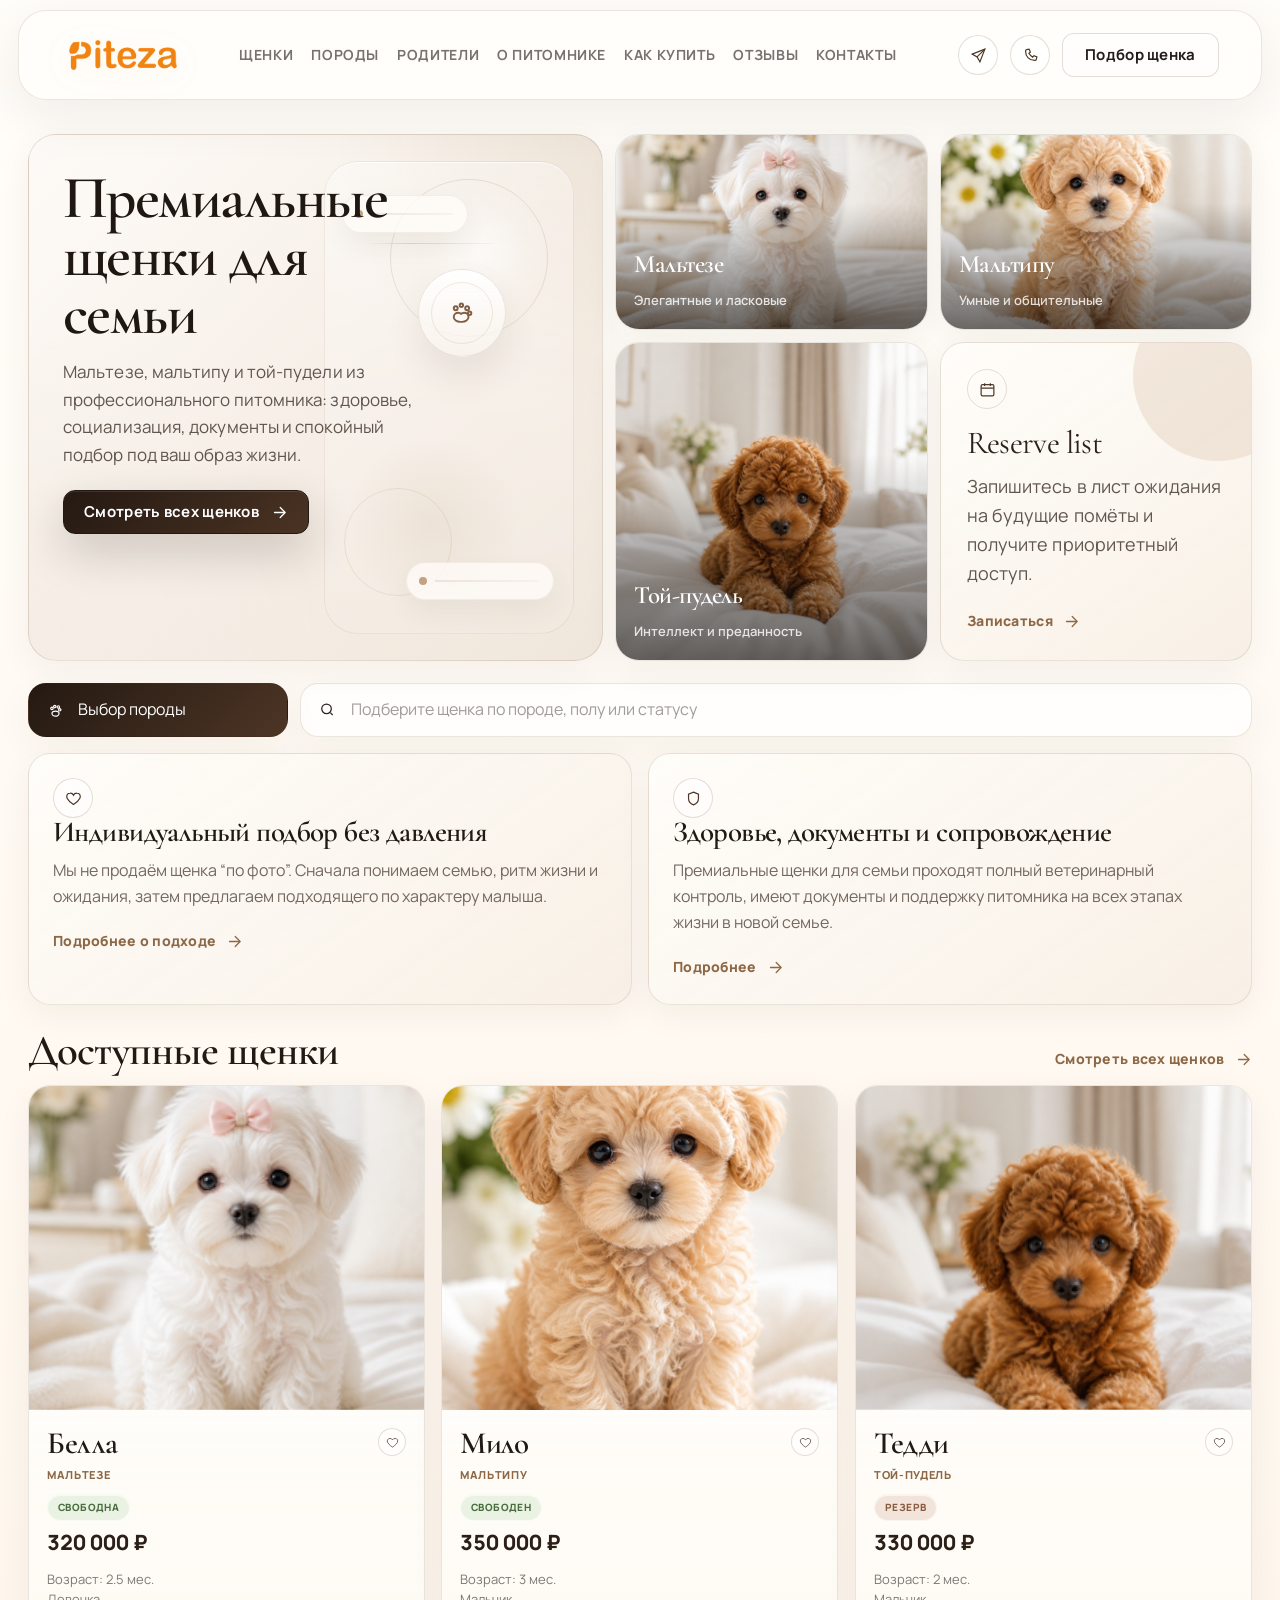
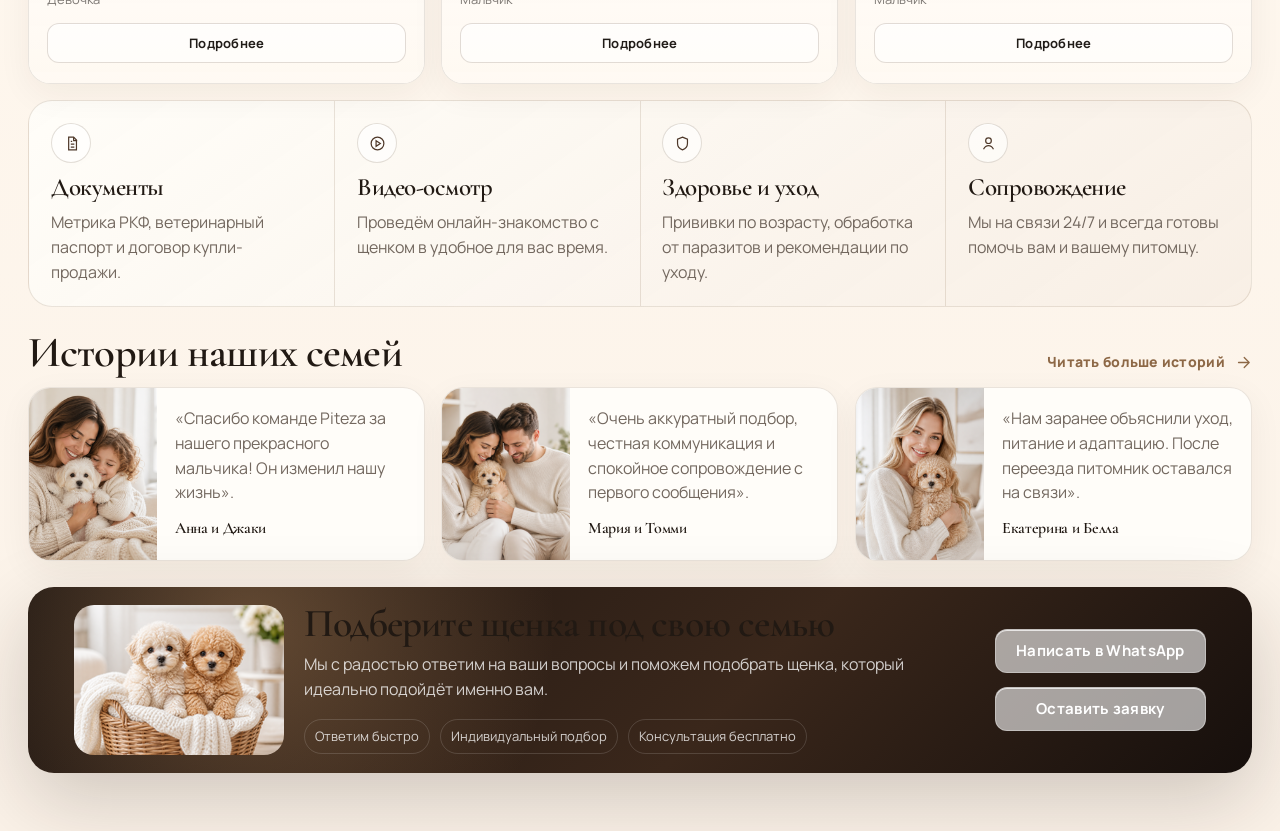
==== index.html @ 6bd6b8ee "Add prices and refine puppy cards" ====
<!DOCTYPE html>

<html lang="ru">
<head>
<meta charset="utf-8"/>
<meta content="width=device-width, initial-scale=1.0" name="viewport"/>
<title>PITEZA — питомник мальтезе, мальтипу и той-пуделей</title>
<meta content="Питомник PITEZA: мальтезе, мальтипу и той-пудели с профессиональным подбором, документами, ветеринарным контролем и сопровождением." name="description"/>
<meta content="#fcfaf7" name="theme-color"/>
<meta content="website" property="og:type"/>
<meta content="PITEZA — питомник мальтезе, мальтипу и той-пуделей" property="og:title"/>
<meta content="Питомник PITEZA: мальтезе, мальтипу и той-пудели с профессиональным подбором, документами, ветеринарным контролем и сопровождением." property="og:description"/>
<meta content="assets/images/hero-main.png" property="og:image"/>
<link href="favicon.svg" rel="icon" type="image/svg+xml"/>
<link rel="preconnect" href="https://fonts.googleapis.com"/>
<link rel="preconnect" href="https://fonts.gstatic.com" crossorigin/>
<link href="https://fonts.googleapis.com/css2?family=Cormorant+Garamond:wght@500;600;700&family=Manrope:wght@400;500;600;700;800&display=swap" rel="stylesheet"/>
<link href="assets/css/styles.css" rel="stylesheet"/>
</head>
<body class="home-page">
<header class="header">
<div class="container header-inner">
<a class="logo brand-logo" href="index.html"><img src="assets/images/brand/piteza-logo-orange.png" alt="Piteza" decoding="async"/></a>
<nav class="nav"><a class="" href="puppies.html">Щенки</a><a class="" href="breed-maltipoo.html">Породы</a><a class="" href="about.html#parents">Родители</a><a class="" href="about.html">О питомнике</a><a class="" href="how-to-buy.html">Как купить</a><a class="" href="stories.html">Отзывы</a><a class="" href="contact.html">Контакты</a></nav>
<div class="header-actions">
<span aria-hidden="true" class="circle-btn"><svg class="icon" fill="none" stroke="currentColor" stroke-width="1.7" viewbox="0 0 24 24"><path d="M21 3 10 14"></path><path d="m21 3-7 18-4-7-7-4 18-7Z"></path></svg></span>
<span aria-hidden="true" class="circle-btn"><svg class="icon" fill="none" stroke="currentColor" stroke-width="1.7" viewbox="0 0 24 24"><path d="M6.5 3.8 10 3l1.8 4.1-2.1 1.8a15.7 15.7 0 0 0 5.4 5.4l1.8-2.1L21 14l-.8 3.5c-.2.9-1 1.5-1.9 1.5C10.2 19 5 13.8 5 5.7c0-.9.6-1.7 1.5-1.9Z"></path></svg></span>
<a class="cta-outline" href="contact.html">Подбор щенка</a>
</div>
</div>
</header>
<main class="page">
<section class="section container hero-grid home-hero">
<article class="hero-panel hero-main hero-main-clean">
<div class="panel-content">
<h1>Премиальные щенки для семьи</h1>
<p>Мальтезе, мальтипу и той‑пудели из профессионального питомника: здоровье, социализация, документы и спокойный подбор под ваш образ жизни.</p>
<a class="cta-dark" href="puppies.html">Смотреть всех щенков <svg class="icon" fill="none" stroke="currentColor" stroke-linecap="round" stroke-linejoin="round" stroke-width="1.8" viewbox="0 0 24 24"><path d="M5 12h14"></path><path d="m13 5 7 7-7 7"></path></svg></a>
</div>
<div aria-hidden="true" class="hero-main-clean-decor">
<span class="hero-clean-frame"></span>
<span class="hero-clean-orbit orbit-a"></span>
<span class="hero-clean-orbit orbit-b"></span>
<span class="hero-clean-line"></span>
<span class="hero-clean-chip chip-a"></span>
<span class="hero-clean-chip chip-b"></span>
<span class="hero-clean-emblem"><svg class="hero-clean-paw" fill="none" stroke="currentColor" stroke-linecap="round" stroke-linejoin="round" stroke-width="1.55" viewBox="0 0 24 24"><circle cx="7" cy="8.2" r="1.55"></circle><circle cx="11.5" cy="5.8" r="1.35"></circle><circle cx="16.1" cy="8.2" r="1.55"></circle><circle cx="18.1" cy="12.2" r="1.35"></circle><path d="M12 19.1c2.7 0 5.2-1.55 5.2-3.9 0-2.1-1.7-3.45-3.55-3.45-.93 0-1.78.37-2.35 1.03-.57-.66-1.42-1.03-2.35-1.03-1.85 0-3.55 1.35-3.55 3.45 0 2.35 2.5 3.9 5.2 3.9Z"></path></svg></span>
</div>
</article>
<article class="hero-panel hero-small top1">
<img alt="Мальтезе" class="cover-img" decoding="async" loading="lazy" src="assets/images/breed-top-white.png"/><div class="hero-copy-small"><h3>Мальтезе</h3><p>Элегантные и ласковые</p></div>
</article>
<article class="hero-panel hero-small top2">
<img alt="Мальтипу" class="cover-img" decoding="async" loading="lazy" src="assets/images/breed-top-cream.png"/><div class="hero-copy-small"><h3>Мальтипу</h3><p>Умные и общительные</p></div>
</article>
<article class="hero-panel hero-small bottom1">
<img alt="Той-пудель" class="cover-img" decoding="async" loading="lazy" src="assets/images/breed-top-brown.png"/><div class="hero-copy-small"><h3>Той-пудель</h3><p>Интеллект и преданность</p></div>
</article>
<article class="reserve-card hero-panel">
<span class="circle-btn" style="background:transparent"><svg class="icon" fill="none" stroke="currentColor" stroke-width="1.7" viewbox="0 0 24 24"><rect height="16" rx="2" width="18" x="3" y="5"></rect><path d="M16 3v4M8 3v4M3 10h18"></path></svg></span>
<h3 style="font-family:Georgia,serif;font-size:42px;font-weight:400;margin:18px 0 12px;">Reserve list</h3>
<p class="lead" style="font-size:18px;margin-bottom:20px;">Запишитесь в лист ожидания на будущие помёты и получите приоритетный доступ.</p>
<a class="subtle-link" href="contact.html">Записаться <svg class="icon" fill="none" stroke="currentColor" stroke-linecap="round" stroke-linejoin="round" stroke-width="1.8" viewbox="0 0 24 24"><path d="M5 12h14"></path><path d="m13 5 7 7-7 7"></path></svg></a>
</article>
</section>
<section class="container">
<div class="filters-bar">
<div class="filter-button"><svg class="icon" fill="none" stroke="currentColor" stroke-width="1.7" viewbox="0 0 24 24"><path d="M12 13c2.5 0 5 1.2 5 3.3S14.4 20 12 20s-5-1.5-5-3.7S9.5 13 12 13Z"></path><circle cx="7" cy="9" r="1.7"></circle><circle cx="11" cy="6.5" r="1.7"></circle><circle cx="16" cy="7" r="1.7"></circle><circle cx="18" cy="11" r="1.7"></circle></svg> Выбор породы</div>
<div class="search-field"><svg class="icon" fill="none" stroke="currentColor" stroke-width="1.8" viewbox="0 0 24 24"><circle cx="11" cy="11" r="7"></circle><path d="m20 20-3.5-3.5"></path></svg><input placeholder="Подберите щенка по породе, полу или статусу"/></div>
</div>
<div class="feature-duo">
<article class="info-card">
<span class="circle-btn"><svg class="icon" fill="none" stroke="currentColor" stroke-width="1.7" viewbox="0 0 24 24"><path d="M12 20.5s-7-4.35-9-8.72C1.43 8.28 3.2 4.5 7.2 4.5A5.1 5.1 0 0 1 12 7.2a5.1 5.1 0 0 1 4.8-2.7c4 0 5.77 3.78 4.2 7.28-2 4.37-9 8.72-9 8.72Z"></path></svg></span>
<h3>Индивидуальный подбор без давления</h3>
<p>Мы не продаём щенка “по фото”. Сначала понимаем семью, ритм жизни и ожидания, затем предлагаем подходящего по характеру малыша.</p>
<a class="subtle-link" href="contact.html">Подробнее о подходе <svg class="icon" fill="none" stroke="currentColor" stroke-linecap="round" stroke-linejoin="round" stroke-width="1.8" viewbox="0 0 24 24"><path d="M5 12h14"></path><path d="m13 5 7 7-7 7"></path></svg></a>
</article>
<article class="info-card alt">
<span class="circle-btn"><svg class="icon" fill="none" stroke="currentColor" stroke-width="1.7" viewbox="0 0 24 24"><path d="M12 3l7 3v6c0 5-3.5 7.8-7 9-3.5-1.2-7-4-7-9V6l7-3Z"></path></svg></span>
<h3>Здоровье, документы и сопровождение</h3>
<p>Премиальные щенки для семьи проходят полный ветеринарный контроль, имеют документы и поддержку питомника на всех этапах жизни в новой семье.</p>
<a class="subtle-link" href="how-to-buy.html">Подробнее <svg class="icon" fill="none" stroke="currentColor" stroke-linecap="round" stroke-linejoin="round" stroke-width="1.8" viewbox="0 0 24 24"><path d="M5 12h14"></path><path d="m13 5 7 7-7 7"></path></svg></a>
</article>
</div>
</section>
<section class="container">
<div class="section-head"><h2>Доступные щенки</h2><a class="subtle-link" href="puppies.html">Смотреть всех щенков <svg class="icon" fill="none" stroke="currentColor" stroke-linecap="round" stroke-linejoin="round" stroke-width="1.8" viewbox="0 0 24 24"><path d="M5 12h14"></path><path d="m13 5 7 7-7 7"></path></svg></a></div>
<div class="puppy-grid-home">
<article class="product-card">
<div class="product-row">
<img alt="Белла" decoding="async" loading="lazy" src="assets/images/puppy-white-a.png"/>
<div class="product-info">
<div class="card-topline">
<div>
<h3 class="card-title">Белла</h3>
<div class="card-breed">Мальтезе</div>
</div>
<span class="circle-btn card-favorite"><svg class="icon" fill="none" stroke="currentColor" stroke-width="1.7" viewbox="0 0 24 24"><path d="M12 20.5s-7-4.35-9-8.72C1.43 8.28 3.2 4.5 7.2 4.5A5.1 5.1 0 0 1 12 7.2a5.1 5.1 0 0 1 4.8-2.7c4 0 5.77 3.78 4.2 7.28-2 4.37-9 8.72-9 8.72Z"></path></svg></span>
</div>
<div style="margin-top:10px"><span class="tag free">Свободна</span></div>
<div class="card-price">320 000 ₽</div>
<div class="meta">Возраст: 2.5 мес.<br/>Девочка</div>
<div class="card-actions"><a class="cta-outline" href="puppy-single.html">Подробнее</a></div>
</div>
</div>
</article>
<article class="product-card">
<div class="product-row">
<img alt="Мило" decoding="async" loading="lazy" src="assets/images/puppy-cream-a.png"/>
<div class="product-info">
<div class="card-topline">
<div>
<h3 class="card-title">Мило</h3>
<div class="card-breed">Мальтипу</div>
</div>
<span class="circle-btn card-favorite"><svg class="icon" fill="none" stroke="currentColor" stroke-width="1.7" viewbox="0 0 24 24"><path d="M12 20.5s-7-4.35-9-8.72C1.43 8.28 3.2 4.5 7.2 4.5A5.1 5.1 0 0 1 12 7.2a5.1 5.1 0 0 1 4.8-2.7c4 0 5.77 3.78 4.2 7.28-2 4.37-9 8.72-9 8.72Z"></path></svg></span>
</div>
<div style="margin-top:10px"><span class="tag free">Свободен</span></div>
<div class="card-price">350 000 ₽</div>
<div class="meta">Возраст: 3 мес.<br/>Мальчик</div>
<div class="card-actions"><a class="cta-outline" href="puppy-single.html">Подробнее</a></div>
</div>
</div>
</article>
<article class="product-card">
<div class="product-row">
<img alt="Тедди" decoding="async" loading="lazy" src="assets/images/puppy-brown-a.png"/>
<div class="product-info">
<div class="card-topline">
<div>
<h3 class="card-title">Тедди</h3>
<div class="card-breed">Той-пудель</div>
</div>
<span class="circle-btn card-favorite"><svg class="icon" fill="none" stroke="currentColor" stroke-width="1.7" viewbox="0 0 24 24"><path d="M12 20.5s-7-4.35-9-8.72C1.43 8.28 3.2 4.5 7.2 4.5A5.1 5.1 0 0 1 12 7.2a5.1 5.1 0 0 1 4.8-2.7c4 0 5.77 3.78 4.2 7.28-2 4.37-9 8.72-9 8.72Z"></path></svg></span>
</div>
<div style="margin-top:10px"><span class="tag reserve">Резерв</span></div>
<div class="card-price">330 000 ₽</div>
<div class="meta">Возраст: 2 мес.<br/>Мальчик</div>
<div class="card-actions"><a class="cta-outline" href="puppy-single.html">Подробнее</a></div>
</div>
</div>
</article>
</div>
<div class="benefit-strip">
<div class="benefit-item"><span class="circle-btn"><svg class="icon" fill="none" stroke="currentColor" stroke-width="1.7" viewbox="0 0 24 24"><path d="M8 3h7l4 4v14H8z"></path><path d="M15 3v5h5"></path><path d="M11 13h5M11 17h5M11 9h2"></path></svg></span><h4>Документы</h4><p>Метрика РКФ, ветеринарный паспорт и договор купли-продажи.</p></div>
<div class="benefit-item"><span class="circle-btn"><svg class="icon" fill="none" stroke="currentColor" stroke-width="1.7" viewbox="0 0 24 24"><circle cx="12" cy="12" r="9"></circle><path d="m10 8 6 4-6 4V8Z"></path></svg></span><h4>Видео-осмотр</h4><p>Проведём онлайн-знакомство с щенком в удобное для вас время.</p></div>
<div class="benefit-item"><span class="circle-btn"><svg class="icon" fill="none" stroke="currentColor" stroke-width="1.7" viewbox="0 0 24 24"><path d="M12 3l7 3v6c0 5-3.5 7.8-7 9-3.5-1.2-7-4-7-9V6l7-3Z"></path></svg></span><h4>Здоровье и уход</h4><p>Прививки по возрасту, обработка от паразитов и рекомендации по уходу.</p></div>
<div class="benefit-item"><span class="circle-btn"><svg class="icon" fill="none" stroke="currentColor" stroke-width="1.7" viewbox="0 0 24 24"><circle cx="12" cy="8" r="4"></circle><path d="M5 20c1.7-3.3 4-5 7-5s5.3 1.7 7 5"></path></svg></span><h4>Сопровождение</h4><p>Мы на связи 24/7 и всегда готовы помочь вам и вашему питомцу.</p></div>
</div>
</section>
<section class="container">
<div class="section-head"><h2>Истории наших семей</h2><a class="subtle-link" href="stories.html">Читать больше историй <svg class="icon" fill="none" stroke="currentColor" stroke-linecap="round" stroke-linejoin="round" stroke-width="1.8" viewbox="0 0 24 24"><path d="M5 12h14"></path><path d="m13 5 7 7-7 7"></path></svg></a></div>
<div class="stories-strip">
<article class="story-preview"><img alt="Анна и Джаки" decoding="async" loading="lazy" src="assets/images/family-child-white.png"/><div class="copy"><p>«Спасибо команде Piteza за нашего прекрасного мальчика! Он изменил нашу жизнь».</p><strong>Анна и Джаки</strong></div></article>
<article class="story-preview"><img alt="Мария и Томми" decoding="async" loading="lazy" src="assets/images/family-couple.png"/><div class="copy"><p>«Очень аккуратный подбор, честная коммуникация и спокойное сопровождение с первого сообщения».</p><strong>Мария и Томми</strong></div></article>
<article class="story-preview"><img alt="Екатерина и Белла" decoding="async" loading="lazy" src="assets/images/family-blonde-cream.png"/><div class="copy"><p>«Нам заранее объяснили уход, питание и адаптацию. После переезда питомник оставался на связи».</p><strong>Екатерина и Белла</strong></div></article>
</div>
</section>
<div class="container">
<section class="section footer-cta">
<div class="container footer-cta-inner">
<img alt="Щенок в корзине" decoding="async" loading="lazy" src="assets/images/reserve-basket.png"/>
<div>
<h3>Подберите щенка под свою семью</h3>
<p>Мы с радостью ответим на ваши вопросы и поможем подобрать щенка, который идеально подойдёт именно вам.</p>
<div class="inline-badges">
<span>Ответим быстро</span>
<span>Индивидуальный подбор</span>
<span>Консультация бесплатно</span>
</div>
</div>
<div class="actions">
<a class="cta-outline" href="contact.html">Написать в WhatsApp</a>
<a class="cta-outline" href="contact.html">Оставить заявку</a>
</div>
</div>
</section>
</div>
<div class="footer-space"></div>
</main>
<script src="assets/js/site.js"></script>
</body>
</html>
---- assets/css/styles.css ----
:root {
  --bg: #ffffff;
  --surface: #ffffff;
  --surface-soft: #f2ede6;
  --surface-muted: #ebe5dc;
  --line: #e3dbd0;
  --line-strong: #d3c7b6;
  --text: #2b2724;
  --muted: #7b746b;
  --accent: #1f1f1f;
  --accent-soft: #2f2e2b;
  --tag-free: #dfead8;
  --tag-free-text: #648157;
  --tag-reserve: #eadfd7;
  --tag-reserve-text: #9a7155;
  --tag-soon: #dbe7f3;
  --tag-soon-text: #6c88a5;
  --radius-lg: 26px;
  --radius-md: 20px;
  --radius-sm: 14px;
  --container: 1440px;
  --shadow-soft: 0 2px 10px rgba(59, 47, 35, 0.03);
}
* { box-sizing: border-box; }
html { scroll-behavior: smooth; }
body {
  margin: 0;
  font-family: Inter, ui-sans-serif, system-ui, -apple-system, BlinkMacSystemFont, "Segoe UI", sans-serif;
  color: var(--text);
  background: #ffffff;
}
a { color: inherit; text-decoration: none; }
img { display: block; max-width: 100%; }
button, input, select, textarea { font: inherit; }
.container { width: min(calc(100% - 56px), var(--container)); margin: 0 auto; }
.page { padding-bottom: 34px; }
.header {
  position: sticky; top: 0; z-index: 10;
  backdrop-filter: blur(14px);
  background: rgba(255, 255, 255, .92);
  border-bottom: 1px solid rgba(227, 219, 208, .75);
}
.header-inner {
  display: grid; grid-template-columns: auto 1fr auto; gap: 28px; align-items: center;
  min-height: 92px;
}
.logo {
  font-family: Georgia, 'Times New Roman', serif; letter-spacing: .18em; font-size: 30px;
}
.logo small {
  display: block; letter-spacing: .12em; font-size: 11px; color: var(--muted); margin-top: 4px; text-transform: lowercase;
}
.nav { display: flex; justify-content: center; flex-wrap: wrap; gap: 30px; }
.nav a { color: #5f5a55; font-size: 16px; }
.nav a.active, .nav a:hover { color: var(--text); }
.header-actions { display: flex; align-items: center; gap: 14px; }
.circle-btn, .icon-chip {
  width: 44px; height: 44px; border-radius: 999px; border: 1px solid var(--line-strong);
  background: var(--surface); display: inline-flex; align-items: center; justify-content: center; color: var(--accent-soft); flex: 0 0 auto;
}
.cta-outline, .cta-dark, .cta-light {
  display: inline-flex; align-items: center; justify-content: center; gap: 12px;
  padding: 0 26px; min-height: 54px; border-radius: 12px; border: 1px solid var(--line-strong); transition: .22s ease;
  white-space: nowrap;
}
.cta-outline { background: transparent; }
.cta-dark { background: var(--accent); border-color: var(--accent); color: #fff; }
.cta-light { background: var(--surface); }
.cta-outline:hover, .cta-light:hover { background: #f5efe7; }
.cta-dark:hover { background: #34312d; }
.icon { width: 19px; height: 19px; display: inline-block; }
.section { margin-top: 26px; }
.hero-panel, .card, .soft-panel, .story-card, .faq-item, .contact-card, .video-card, .footer-cta, .stat-card, .step-card, .detail-box {
  background: var(--surface); border: 1px solid var(--line); border-radius: var(--radius-lg); box-shadow: var(--shadow-soft);
}
.hero-panel { overflow: hidden; }
.hero-grid { display: grid; gap: 14px; }
.home-hero { grid-template-columns: 2.25fr 1.1fr 1.1fr; grid-template-areas: 'main top1 top2' 'main bottom1 reserve'; }
.hero-main { grid-area: main; position: relative; min-height: 470px; }
.hero-small { min-height: 228px; position: relative; }
.reserve-card { grid-area: reserve; min-height: 228px; padding: 36px; background: #eeede6; }
.top1 { grid-area: top1; }
.top2 { grid-area: top2; }
.bottom1 { grid-area: bottom1; }
.cover-img { position: absolute; inset: 0; width: 100%; height: 100%; object-fit: cover; }
.panel-content { position: relative; z-index: 1; padding: 46px 40px; max-width: 470px; }
.home-hero .panel-content h1, .page-hero h1, .breed-hero h1, .stories-hero-copy h1, .consult-hero-copy h1 {
  font-family: Georgia, 'Times New Roman', serif; font-size: clamp(48px, 5vw, 76px); line-height: .96; font-weight: 400; letter-spacing: -.02em; margin: 0 0 22px;
}
.panel-content p, .lead { color: var(--muted); font-size: 18px; line-height: 1.58; margin: 0 0 28px; }
.hero-label { position: absolute; left: 30px; bottom: 24px; z-index: 2; display: flex; gap: 14px; align-items: center; padding-right: 20px; }
.hero-label .circle-btn { background: rgba(255,255,255,.86); }
.hero-copy-small { position: absolute; inset: auto 24px 22px 24px; z-index: 1; color: #fff; text-shadow: 0 1px 8px rgba(0,0,0,.2); }
.hero-copy-small h3 { margin: 0 0 6px; font-family: Georgia, serif; font-size: 22px; font-weight: 400; }
.hero-copy-small p { margin: 0; font-size: 14px; color: rgba(255,255,255,.92); }
.section-head { display: flex; align-items: center; justify-content: space-between; gap: 20px; margin: 28px 0 18px; }
.section-head h2, .section-head h3, .section-title {
  font-family: Georgia, 'Times New Roman', serif; font-weight: 400; font-size: clamp(32px, 3vw, 52px); margin: 0;
}
.section-head .subtle-link, .subtle-link { color: #7b6d61; display: inline-flex; align-items: center; gap: 10px; }
.filters-bar { display: grid; grid-template-columns: 290px 1fr; gap: 14px; margin: 22px 0; }
.filter-button, .search-field, .mini-filter {
  background: var(--surface); border: 1px solid var(--line); border-radius: 14px; min-height: 68px; padding: 0 24px; display: flex; align-items: center; gap: 14px;
}
.filter-button { background: var(--accent); color: #fff; border-color: var(--accent); }
.search-field input { border: 0; outline: none; width: 100%; background: transparent; color: var(--text); }
.feature-duo { display: grid; grid-template-columns: 1fr 1fr; gap: 16px; }
.info-card { padding: 28px 30px; background: #f4efea; border: 1px solid var(--line); border-radius: 22px; min-height: 170px; }
.info-card.alt { background: #edf0e8; }
.info-card h3 { margin: 0 0 12px; font-family: Georgia, serif; font-weight: 400; font-size: 28px; }
.info-card p { margin: 0 0 18px; color: var(--muted); line-height: 1.58; }
.puppy-grid-home { display: grid; grid-template-columns: repeat(3, 1fr); gap: 18px; }
.product-card, .catalog-card { background: var(--surface); border: 1px solid var(--line); border-radius: 18px; overflow: hidden; box-shadow: var(--shadow-soft); }
.product-row { display: grid; grid-template-columns: 1.35fr .85fr; min-height: 246px; }
.product-row img { width: 100%; height: 100%; object-fit: cover; }
.product-info { padding: 22px 22px 18px; display: flex; flex-direction: column; }
.card-topline { display: flex; justify-content: space-between; gap: 10px; align-items: start; }
.card-title { font-family: Georgia, serif; font-size: 32px; margin: 0; font-weight: 400; }
.card-breed { color: #80786d; margin-top: 6px; }
.tag { display: inline-flex; align-items: center; justify-content: center; min-height: 30px; padding: 0 12px; border-radius: 999px; font-size: 13px; }
.tag.free { background: var(--tag-free); color: var(--tag-free-text); }
.tag.reserve { background: var(--tag-reserve); color: var(--tag-reserve-text); }
.tag.soon { background: var(--tag-soon); color: var(--tag-soon-text); }
.meta { color: #8c857c; line-height: 1.55; margin-top: 16px; }
.meta strong { color: var(--text); font-weight: 500; }
.card-actions { margin-top: auto; padding-top: 18px; display: flex; gap: 12px; }
.card-actions .cta-outline, .card-actions .cta-light, .card-actions .cta-dark { min-height: 46px; padding: 0 18px; font-size: 14px; }
.benefit-strip { margin-top: 18px; display: grid; grid-template-columns: repeat(4, 1fr); gap: 0; background: #f4efea; border: 1px solid var(--line); border-radius: 24px; }
.benefit-item { padding: 28px; border-right: 1px solid var(--line); }
.benefit-item:last-child { border-right: 0; }
.benefit-item h4 { margin: 12px 0 10px; font-family: Georgia, serif; font-weight: 400; font-size: 25px; }
.benefit-item p { margin: 0; color: var(--muted); line-height: 1.55; }
.stories-strip { display: grid; grid-template-columns: repeat(3, 1fr); gap: 16px; }
.story-preview { display: grid; grid-template-columns: 150px 1fr; min-height: 180px; overflow: hidden; background: var(--surface); border: 1px solid var(--line); border-radius: 20px; }
.story-preview img { width: 100%; height: 100%; object-fit: cover; }
.story-preview .copy { padding: 22px; }
.story-preview .copy p { color: var(--muted); line-height: 1.55; margin: 0 0 10px; }
.footer-cta { overflow: hidden; background: linear-gradient(90deg, #1f1f1f 0%, #2d2a27 55%, #181716 100%); color: #fff; }
.footer-cta-inner { display: grid; grid-template-columns: 260px 1fr auto; gap: 28px; align-items: center; padding: 20px; }
.footer-cta img { width: 100%; height: 170px; object-fit: cover; border-radius: 18px; }
.footer-cta h3 { font-family: Georgia, serif; font-weight: 400; margin: 0 0 10px; font-size: 44px; }
.footer-cta p { margin: 0 0 16px; color: rgba(255,255,255,.78); max-width: 620px; line-height: 1.6; }
.inline-badges { display: flex; flex-wrap: wrap; gap: 24px; color: rgba(255,255,255,.78); }
.footer-cta .actions { display: flex; flex-direction: column; gap: 14px; }
.footer-cta .cta-outline { color: #fff; border-color: rgba(255,255,255,.3); }
.footer-cta .cta-outline:hover { background: rgba(255,255,255,.06); }
.page-hero { display: grid; grid-template-columns: 1.1fr 1fr; overflow: hidden; min-height: 380px; }
.page-hero .copy, .consult-hero-copy, .stories-hero-copy { padding: 54px 38px; }
.page-hero img, .stories-hero img, .consult-hero img { width: 100%; height: 100%; object-fit: cover; }
.breadcrumbs { display: flex; gap: 12px; color: #988f85; font-size: 14px; margin-bottom: 18px; }
.tabs-pills { display: flex; gap: 12px; flex-wrap: wrap; margin-top: 14px; }
.pill { min-height: 46px; padding: 0 22px; border-radius: 999px; border: 1px solid var(--line); background: var(--surface); display: inline-flex; align-items: center; }
.pill.active { background: var(--accent); color: #fff; border-color: var(--accent); }
.catalog-filters { margin-top: 16px; padding: 16px; display: grid; grid-template-columns: repeat(7, 1fr); gap: 14px; }
.mini-filter { min-height: 74px; flex-direction: column; align-items: start; justify-content: center; padding: 12px 18px; }
.mini-filter span { color: #8b8379; font-size: 14px; }
.mini-filter strong { font-size: 16px; font-weight: 500; }
.reserve-band { display: grid; grid-template-columns: 1fr auto; gap: 22px; align-items: center; padding: 24px 28px; background: #eeeee6; border: 1px solid var(--line); border-radius: 22px; }
.catalog-layout { display: grid; grid-template-columns: 290px 1fr; gap: 18px; margin-top: 18px; }
.catalog-side { padding: 30px; background: #f4efea; border: 1px solid var(--line); border-radius: 20px; }
.catalog-side h3 { font-family: Georgia, serif; font-weight: 400; font-size: 38px; margin: 14px 0; }
.catalog-side ul { padding-left: 18px; color: var(--muted); line-height: 1.75; }
.catalog-grid { display: grid; grid-template-columns: repeat(3, 1fr); gap: 16px; }
.catalog-card img { width: 100%; aspect-ratio: 1.15 / 1; object-fit: cover; }
.catalog-card .body { padding: 18px; }
.catalog-card h4 { margin: 0; font-family: Georgia, serif; font-weight: 400; font-size: 32px; }
.catalog-card .breed { color: #8a8178; margin-top: 6px; }
.catalog-card .info-line { display: flex; gap: 10px; flex-wrap: wrap; color: #8c857c; margin-top: 12px; }
.catalog-card .mini-icons { display: flex; gap: 16px; color: #9b948b; margin: 12px 0 16px; font-size: 14px; }
.split-banner { display: grid; grid-template-columns: 1fr 1.25fr; overflow: hidden; background: #f4efea; border: 1px solid var(--line); border-radius: 22px; }
.split-banner .copy { padding: 34px; }
.split-banner h3 { margin: 0 0 12px; font-family: Georgia, serif; font-weight: 400; font-size: 44px; }
.split-banner p { margin: 0 0 18px; color: var(--muted); line-height: 1.6; }
.split-banner img { width: 100%; height: 100%; object-fit: cover; }
.feature-row-5, .info-grid-4 { display: grid; gap: 16px; }
.feature-row-5 { grid-template-columns: repeat(5, 1fr); }
.info-grid-4 { grid-template-columns: repeat(4, 1fr); }
.mini-stat, .soft-card { padding: 24px; background: #f8f4ef; border: 1px solid var(--line); border-radius: 20px; }
.mini-stat h4, .soft-card h4 { margin: 12px 0 10px; font-family: Georgia, serif; font-size: 28px; font-weight: 400; }
.mini-stat p, .soft-card p { margin: 0; color: var(--muted); line-height: 1.6; }
.duo-banner { display: grid; grid-template-columns: 1fr 1.25fr; gap: 0; background: #f6f2ed; border: 1px solid var(--line); border-radius: 22px; overflow: hidden; }
.duo-banner .copy { padding: 34px; }
.duo-banner ul { padding-left: 18px; color: var(--muted); line-height: 1.8; }
.parent-row { display: grid; grid-template-columns: repeat(3, 1fr); gap: 16px; }
.parent-card { display: grid; grid-template-columns: 180px 1fr; overflow: hidden; background: #f8f4ef; border: 1px solid var(--line); border-radius: 20px; }
.parent-card img { width: 100%; height: 100%; object-fit: cover; }
.parent-card .copy { padding: 18px; }
.kpi-grid { display: grid; grid-template-columns: repeat(4, 1fr); gap: 16px; }
.kpi-card { padding: 22px; text-align: center; background: #f8f4ef; border: 1px solid var(--line); border-radius: 18px; }
.kpi-card strong { display: block; font-family: Georgia, serif; font-size: 44px; font-weight: 400; margin-bottom: 10px; }
.steps-grid { display: grid; grid-template-columns: repeat(5, 1fr); gap: 16px; }
.step-card { background: transparent; border: none; box-shadow: none; text-align: center; padding: 12px; }
.step-icon { width: 92px; height: 92px; border-radius: 999px; border: 1px solid var(--line-strong); display: flex; align-items: center; justify-content: center; margin: 0 auto 18px; background: #fff; position: relative; }
.step-number { position: absolute; bottom: -10px; left: 50%; transform: translateX(-50%); background: #d6b694; color: #fff; min-width: 28px; height: 28px; border-radius: 999px; display: flex; align-items: center; justify-content: center; font-size: 14px; }
.step-card h4 { font-family: Georgia, serif; font-size: 30px; font-weight: 400; margin: 18px 0 10px; }
.step-card p { margin: 0; color: var(--muted); line-height: 1.6; }
.faq-grid { display: grid; grid-template-columns: 1.2fr .8fr; gap: 18px; }
.faq-stack { display: flex; flex-direction: column; gap: 12px; }
.faq-item { overflow: hidden; }
.faq-question { width: 100%; background: transparent; border: 0; padding: 20px 24px; display: flex; justify-content: space-between; align-items: center; cursor: pointer; }
.faq-answer { padding: 0 24px 20px; color: var(--muted); line-height: 1.65; display: none; }
.faq-item.open .faq-answer { display: block; }
.puppy-detail-top { display: grid; grid-template-columns: 1.15fr .95fr; gap: 28px; align-items: start; }
.gallery-panel { background: var(--surface); border: 1px solid var(--line); border-radius: 22px; padding: 18px; }
.main-gallery { position: relative; border-radius: 18px; overflow: hidden; }
.main-gallery img { width: 100%; aspect-ratio: 1.18 / 1; object-fit: cover; }
.gallery-count { position: absolute; left: 18px; bottom: 18px; padding: 10px 14px; background: rgba(17,17,17,.7); color: #fff; border-radius: 10px; }
.gallery-nav { position: absolute; top: 50%; width: calc(100% - 26px); left: 13px; display: flex; justify-content: space-between; transform: translateY(-50%); }
.gallery-thumb-row { display: grid; grid-template-columns: repeat(5, 1fr); gap: 12px; margin-top: 14px; }
.gallery-thumb-row img { width: 100%; aspect-ratio: 1 / 1; object-fit: cover; border-radius: 12px; border: 2px solid transparent; cursor: pointer; }
.gallery-thumb-row img.active { border-color: #b79c80; }
.puppy-meta h1 { font-family: Georgia, serif; font-weight: 400; font-size: 76px; margin: 16px 0 10px; }
.key-table { margin: 24px 0; border-top: 1px solid var(--line); border-bottom: 1px solid var(--line); }
.key-row { display: grid; grid-template-columns: 1fr auto; gap: 20px; padding: 15px 0; border-bottom: 1px solid var(--line); }
.key-row:last-child { border-bottom: 0; }
.puppy-actions { display: flex; gap: 14px; flex-wrap: wrap; margin-top: 20px; }
.tab-bar { margin-top: 22px; display: grid; grid-template-columns: repeat(4, 1fr); gap: 0; background: #f4efea; border: 1px solid var(--line); border-radius: 18px; overflow: hidden; }
.tab-bar a { padding: 22px; text-align: center; border-right: 1px solid var(--line); }
.tab-bar a:last-child { border-right: 0; }
.detail-grid { display: grid; grid-template-columns: 1.1fr .9fr; gap: 18px; margin-top: 24px; }
.detail-box { padding: 26px; }
.detail-box h3 { font-family: Georgia, serif; font-size: 38px; font-weight: 400; margin: 0 0 16px; }
.parents-two { display: grid; grid-template-columns: 1fr 1fr; gap: 16px; }
.person-card { overflow: hidden; border: 1px solid var(--line); border-radius: 18px; background: #f8f4ef; }
.person-card img { width: 100%; height: 240px; object-fit: cover; }
.person-card .copy { padding: 18px; }
.story-hero { display: grid; grid-template-columns: .95fr 1.35fr; gap: 18px; align-items: stretch; }
.story-hero-panel, .story-feature { border: 1px solid var(--line); border-radius: 24px; overflow: hidden; background: var(--surface); }
.story-feature { display: grid; grid-template-columns: 1.1fr .9fr; }
.story-feature .copy { padding: 34px; }
.story-feature h3 { font-family: Georgia, serif; font-size: 46px; font-weight: 400; margin: 0 0 14px; }
.story-mosaic { display: grid; grid-template-columns: repeat(3, 1fr); gap: 16px; margin-top: 18px; }
.mosaic-card { background: var(--surface); border: 1px solid var(--line); border-radius: 20px; overflow: hidden; }
.mosaic-card img { width: 100%; aspect-ratio: 1 / .9; object-fit: cover; }
.mosaic-card .copy { padding: 18px; }
.video-row { display: grid; grid-template-columns: repeat(4, 1fr); gap: 16px; }
.video-card { position: relative; overflow: hidden; }
.video-card img { width: 100%; aspect-ratio: 1.35 / .52; object-fit: cover; }
.video-card .play { position: absolute; inset: 0; display: flex; align-items: center; justify-content: center; }
.consult-hero { display: grid; grid-template-columns: 1fr 1.1fr; gap: 0; overflow: hidden; }
.consult-layout { display: grid; grid-template-columns: 1.2fr .8fr; gap: 18px; margin-top: 18px; }
.form-panel, .contact-stack, .map-panel, .faq-inline { background: var(--surface); border: 1px solid var(--line); border-radius: 24px; }
.form-panel { padding: 30px; }
.form-panel h3, .contact-stack h3, .map-panel h3 { font-family: Georgia, serif; font-size: 42px; font-weight: 400; margin: 0 0 16px; }
.form-grid { display: grid; grid-template-columns: 1fr 1fr; gap: 16px; }
.field { display: flex; flex-direction: column; gap: 10px; }
.field label { color: #776e64; }
.field input, .field select, .field textarea { min-height: 56px; border: 1px solid var(--line); border-radius: 12px; padding: 0 16px; outline: none; background: #fff; }
.field textarea { min-height: 118px; padding-top: 14px; resize: vertical; }
.contact-stack { padding: 18px; display: flex; flex-direction: column; gap: 14px; }
.contact-card { padding: 22px; display: grid; grid-template-columns: 52px 1fr auto; gap: 16px; align-items: center; box-shadow: none; }
.timeline-mini { margin-top: 18px; padding: 24px; background: #f8f4ef; border: 1px solid var(--line); border-radius: 22px; }
.timeline-track { display: grid; grid-template-columns: repeat(4, 1fr); gap: 14px; align-items: start; }
.timeline-point { display: flex; gap: 14px; align-items: start; }
.map-grid { display: grid; grid-template-columns: .8fr 1.2fr; gap: 0; overflow: hidden; }
.map-side { padding: 28px; background: #f8f4ef; }
.map-fake { min-height: 340px; background: radial-gradient(circle at 58% 50%, rgba(0,0,0,.08) 0 80px, transparent 80px), linear-gradient(135deg, #f2ebe1, #efe7de 44%, #f7f2ec);
  position: relative; }
.map-fake::after { content: 'P'; position: absolute; left: 58%; top: 49%; transform: translate(-50%, -50%); width: 52px; height: 52px; border-radius: 999px; background: #1f1f1f; color: #fff; display: flex; align-items: center; justify-content: center; font-family: Georgia, serif; font-size: 28px; }
.footer-space { height: 20px; }
@media (max-width: 1250px) {
  .home-hero, .catalog-layout, .feature-row-5, .info-grid-4, .steps-grid, .video-row, .timeline-track, .consult-layout, .faq-grid, .benefit-strip, .kpi-grid, .parent-row, .puppy-grid-home, .catalog-grid, .stories-strip, .story-mosaic { grid-template-columns: repeat(2, 1fr); }
  .page-hero, .split-banner, .duo-banner, .story-hero, .story-feature, .consult-hero, .page-hero, .puppy-detail-top, .detail-grid, .map-grid, .footer-cta-inner { grid-template-columns: 1fr; }
  .catalog-filters { grid-template-columns: repeat(3, 1fr); }
  .footer-cta .actions { flex-direction: row; flex-wrap: wrap; }
}
@media (max-width: 920px) {
  .container { width: min(calc(100% - 24px), var(--container)); }
  .header-inner { grid-template-columns: 1fr; padding: 16px 0 20px; }
  .nav { justify-content: start; gap: 18px; overflow-x: auto; padding-bottom: 4px; }
  .header-actions { justify-content: space-between; }
  .home-hero, .feature-duo, .puppy-grid-home, .benefit-strip, .catalog-filters, .catalog-layout, .catalog-grid, .feature-row-5, .info-grid-4, .parent-row, .kpi-grid, .steps-grid, .faq-grid, .stories-strip, .story-mosaic, .video-row, .consult-layout, .form-grid, .timeline-track, .footer-cta-inner, .gallery-thumb-row, .detail-grid, .parents-two, .tab-bar { grid-template-columns: 1fr; }
  .home-hero { grid-template-areas: 'main' 'top1' 'top2' 'bottom1' 'reserve'; }
  .filters-bar, .story-preview, .product-row, .parent-card { grid-template-columns: 1fr; }
  .hero-main, .hero-small, .reserve-card { min-height: 320px; }
  .page-hero .copy, .consult-hero-copy, .stories-hero-copy, .panel-content { padding: 28px 22px; }
  .home-hero .panel-content h1, .page-hero h1, .breed-hero h1, .stories-hero-copy h1, .consult-hero-copy h1, .puppy-meta h1 { font-size: 48px; }
  .section-head h2, .section-title { font-size: 34px; }
  .reserve-band { grid-template-columns: 1fr; }
}

/* ==============================
   PITEZA premium multi-page refresh
   Structure is preserved. This layer upgrades visual design, cards,
   typography, spacing, animations and mobile behavior.
   ============================== */
:root {
  --bg: #fbf7f1;
  --bg-2: #f7efe6;
  --surface: rgba(255,255,255,.88);
  --surface-solid: #fffdf9;
  --surface-soft: #f7efe6;
  --surface-muted: #eee2d5;
  --line: rgba(102, 78, 54, .13);
  --line-strong: rgba(102, 78, 54, .24);
  --text: #211c18;
  --muted: #73685f;
  --muted-2: #9b8c7c;
  --accent: #221914;
  --accent-soft: #4d3728;
  --gold: #b78a5d;
  --gold-dark: #8d6846;
  --cream: #fff9f2;
  --sage: #e8eee3;
  --rose: #f1e3dc;
  --blue-soft: #e5edf4;
  --tag-free: #eaf3e3;
  --tag-free-text: #496d3f;
  --tag-reserve: #f2e4da;
  --tag-reserve-text: #8a5c3f;
  --tag-soon: #e6eef6;
  --tag-soon-text: #536f8d;
  --font-sans: 'Manrope', Inter, ui-sans-serif, system-ui, -apple-system, BlinkMacSystemFont, 'Segoe UI', sans-serif;
  --font-serif: 'Cormorant Garamond', Georgia, 'Times New Roman', serif;
  --radius-xl: 36px;
  --radius-lg: 30px;
  --radius-md: 22px;
  --radius-sm: 15px;
  --container: 1360px;
  --shadow-soft: 0 18px 60px rgba(57, 39, 23, .08);
  --shadow-card: 0 24px 70px rgba(57, 39, 23, .12);
  --shadow-hover: 0 34px 95px rgba(57, 39, 23, .16);
}

* { box-sizing: border-box; }
html { scroll-behavior: smooth; }
body {
  min-height: 100vh;
  font-family: var(--font-sans);
  font-size: 16px;
  line-height: 1.55;
  color: var(--text);
  background:
    radial-gradient(circle at 8% 5%, rgba(183,138,93,.13), transparent 32vw),
    radial-gradient(circle at 94% 8%, rgba(244,225,209,.55), transparent 34vw),
    linear-gradient(180deg, #fffaf4 0%, #fbf7f1 42%, #fffdf9 100%);
  -webkit-font-smoothing: antialiased;
  text-rendering: optimizeLegibility;
}
body::before {
  content: '';
  position: fixed;
  inset: 0;
  pointer-events: none;
  opacity: .045;
  z-index: -1;
  background-image: url("data:image/svg+xml,%3Csvg xmlns='http://www.w3.org/2000/svg' width='140' height='140' viewBox='0 0 140 140'%3E%3Cfilter id='n'%3E%3CfeTurbulence type='fractalNoise' baseFrequency='.75' numOctaves='2' stitchTiles='stitch'/%3E%3C/filter%3E%3Crect width='140' height='140' filter='url(%23n)' opacity='.48'/%3E%3C/svg%3E");
}

a { transition: color .25s ease, border-color .25s ease, background .25s ease, transform .25s ease, opacity .25s ease; }
img { height: auto; }
.container { width: min(calc(100% - 64px), var(--container)); }
.page { padding: 24px 0 48px; }
.section { margin-top: 34px; }

.header {
  top: 14px;
  z-index: 50;
  width: min(calc(100% - 40px), 1420px);
  margin: 0 auto;
  border: 1px solid rgba(102,78,54,.14);
  border-radius: 999px;
  background: rgba(255, 252, 247, .76);
  box-shadow: 0 16px 52px rgba(43, 32, 23, .07);
  backdrop-filter: blur(22px) saturate(150%);
  -webkit-backdrop-filter: blur(22px) saturate(150%);
}
.header.scrolled { box-shadow: 0 18px 58px rgba(43, 32, 23, .12); }
.header-inner {
  min-height: 76px;
  gap: 26px;
  padding: 0 18px 0 26px;
}
.logo {
  position: relative;
  font-family: var(--font-serif);
  font-weight: 700;
  font-size: 31px;
  letter-spacing: .14em;
  line-height: .9;
  color: #1f1712;
}
.logo small {
  font-family: var(--font-sans);
  font-size: 9px;
  font-weight: 700;
  line-height: 1.2;
  letter-spacing: .22em;
  color: var(--gold-dark);
  text-transform: uppercase;
}
.nav { gap: clamp(12px, 1.8vw, 28px); align-items: center; }
.nav a {
  position: relative;
  font-size: 13px;
  font-weight: 700;
  letter-spacing: .045em;
  color: rgba(33, 28, 24, .62);
  text-transform: uppercase;
}
.nav a::after {
  content: '';
  position: absolute;
  left: 0;
  right: 0;
  bottom: -9px;
  height: 1px;
  background: currentColor;
  transform: scaleX(0);
  transform-origin: center;
  transition: transform .28s ease;
}
.nav a:hover,
.nav a.active { color: var(--text); }
.nav a:hover::after,
.nav a.active::after { transform: scaleX(1); }
.header-actions { gap: 10px; }
.circle-btn,
.icon-chip {
  border-color: rgba(102,78,54,.18);
  background: rgba(255,255,255,.62);
  box-shadow: inset 0 1px 0 rgba(255,255,255,.75);
  transition: transform .28s ease, box-shadow .28s ease, border-color .28s ease, background .28s ease;
}
.circle-btn:hover,
.icon-chip:hover { transform: translateY(-2px); border-color: rgba(183,138,93,.42); box-shadow: 0 12px 30px rgba(83,58,35,.1); }

.nav-toggle {
  display: none;
  width: 48px;
  height: 48px;
  border: 1px solid var(--line-strong);
  border-radius: 999px;
  background: rgba(255,255,255,.72);
  color: var(--text);
  align-items: center;
  justify-content: center;
  cursor: pointer;
}
.nav-toggle span,
.nav-toggle span::before,
.nav-toggle span::after {
  display: block;
  width: 18px;
  height: 1.5px;
  background: currentColor;
  border-radius: 999px;
  transition: transform .25s ease, opacity .25s ease;
}
.nav-toggle span::before,
.nav-toggle span::after { content: ''; position: relative; }
.nav-toggle span::before { top: -6px; }
.nav-toggle span::after { top: 5px; }
body.nav-open .nav-toggle span { transform: rotate(45deg); }
body.nav-open .nav-toggle span::before { transform: translateY(6px) rotate(90deg); }
body.nav-open .nav-toggle span::after { opacity: 0; }

.cta-outline,
.cta-dark,
.cta-light {
  min-height: 52px;
  padding: 0 24px;
  border-radius: 999px;
  font-size: 14px;
  font-weight: 700;
  letter-spacing: .02em;
  box-shadow: inset 0 1px 0 rgba(255,255,255,.72);
}
.cta-dark {
  border-color: var(--accent);
  background: linear-gradient(135deg, #241912 0%, #4b3323 100%);
  color: #fff;
  box-shadow: 0 18px 46px rgba(36,25,18,.2), inset 0 1px 0 rgba(255,255,255,.1);
}
.cta-dark:hover { background: linear-gradient(135deg, #352319 0%, #68472f 100%); transform: translateY(-2px); box-shadow: 0 24px 60px rgba(36,25,18,.25); }
.cta-outline,
.cta-light {
  border-color: rgba(102,78,54,.19);
  background: rgba(255,255,255,.6);
  color: var(--text);
}
.cta-outline:hover,
.cta-light:hover { background: #fff7ec; border-color: rgba(183,138,93,.48); transform: translateY(-2px); }
.subtle-link {
  font-weight: 800;
  font-size: 14px;
  color: var(--gold-dark) !important;
  letter-spacing: .02em;
}
.subtle-link:hover { color: var(--accent) !important; transform: translateX(3px); }

.hero-panel,
.card,
.soft-panel,
.story-card,
.faq-item,
.contact-card,
.video-card,
.footer-cta,
.stat-card,
.step-card,
.detail-box,
.product-card,
.catalog-card,
.info-card,
.soft-card,
.mini-stat,
.gallery-panel,
.form-panel,
.contact-stack,
.map-panel,
.faq-inline,
.story-hero-panel,
.story-feature,
.mosaic-card,
.parent-card,
.person-card,
.kpi-card,
.catalog-side,
.reserve-band,
.split-banner,
.duo-banner {
  border: 1px solid rgba(102,78,54,.14);
  background: rgba(255,253,249,.82);
  box-shadow: var(--shadow-soft);
}
.hero-panel,
.product-card,
.catalog-card,
.story-preview,
.mosaic-card,
.video-card,
.parent-card,
.person-card,
.gallery-panel,
.story-feature,
.story-hero-panel { overflow: hidden; }

/* Editorial hero */
.home-hero { gap: 18px; grid-template-columns: 1.75fr .82fr .82fr; }
.hero-main { min-height: 610px; border-radius: var(--radius-xl); }
.hero-small,
.reserve-card { min-height: 296px; border-radius: var(--radius-lg); }
.hero-main::before,
.hero-small::before,
.page-hero::before,
.consult-hero::before,
.story-feature::before,
.split-banner::before,
.duo-banner::before {
  content: '';
  position: absolute;
  inset: 0;
  z-index: 1;
  pointer-events: none;
}
.hero-main::before { background: linear-gradient(90deg, rgba(255,250,244,.92) 0%, rgba(255,250,244,.78) 36%, rgba(255,250,244,.08) 74%); }
.hero-small::before { background: linear-gradient(180deg, transparent 35%, rgba(23,18,14,.64) 100%); }
.hero-main.hero-main-clean {
  isolation: isolate;
  background:
    radial-gradient(circle at top right, rgba(233, 220, 205, .72) 0%, rgba(233, 220, 205, 0) 34%),
    radial-gradient(circle at bottom left, rgba(243, 234, 225, .92) 0%, rgba(243, 234, 225, 0) 42%),
    linear-gradient(135deg, #fdf9f5 0%, #f5ece2 54%, #efe5da 100%);
}
.hero-main.hero-main-clean::before {
  background: linear-gradient(135deg, rgba(255,255,255,.22) 0%, rgba(255,255,255,.06) 100%);
}
.hero-main-clean-decor {
  position: absolute;
  inset: 26px 28px 26px auto;
  width: min(34%, 320px);
  min-width: 250px;
  z-index: 1;
  pointer-events: none;
}
.hero-clean-frame,
.hero-clean-orbit,
.hero-clean-line,
.hero-clean-chip,
.hero-clean-emblem {
  position: absolute;
}
.hero-clean-frame {
  inset: 0;
  border-radius: 34px;
  background: linear-gradient(180deg, rgba(255,255,255,.34), rgba(255,255,255,.08));
  border: 1px solid rgba(111, 85, 61, .09);
  box-shadow: inset 0 1px 0 rgba(255,255,255,.7);
}
.hero-clean-frame::before,
.hero-clean-frame::after {
  content: '';
  position: absolute;
  border-radius: 999px;
}
.hero-clean-frame::before {
  width: 132px;
  height: 132px;
  top: 24px;
  right: 26px;
  background: radial-gradient(circle, rgba(255,255,255,.62) 0%, rgba(255,255,255,.1) 52%, rgba(255,255,255,0) 72%);
}
.hero-clean-frame::after {
  width: 180px;
  height: 180px;
  left: 18px;
  bottom: 20px;
  background: radial-gradient(circle, rgba(212, 190, 169, .24) 0%, rgba(212, 190, 169, 0) 68%);
}
.hero-clean-orbit {
  border-radius: 999px;
  border: 1px solid rgba(123, 95, 67, .14);
}
.hero-clean-orbit.orbit-a {
  width: 158px;
  height: 158px;
  right: 26px;
  top: 18px;
}
.hero-clean-orbit.orbit-b {
  width: 108px;
  height: 108px;
  left: 20px;
  bottom: 38px;
  border-color: rgba(184, 143, 99, .18);
}
.hero-clean-line {
  left: 42px;
  top: 82px;
  width: 126px;
  height: 1px;
  background: linear-gradient(90deg, rgba(124,95,67,0) 0%, rgba(124,95,67,.2) 35%, rgba(124,95,67,.05) 100%);
}
.hero-clean-chip {
  height: 38px;
  border-radius: 999px;
  background: rgba(255, 252, 248, .78);
  border: 1px solid rgba(111, 85, 61, .08);
  box-shadow: 0 12px 26px rgba(75,51,34,.06);
}
.hero-clean-chip::before,
.hero-clean-chip::after {
  content: '';
  position: absolute;
  top: 50%;
  transform: translateY(-50%);
}
.hero-clean-chip::before {
  left: 12px;
  width: 8px;
  height: 8px;
  border-radius: 999px;
  background: rgba(176, 134, 94, .75);
}
.hero-clean-chip::after {
  left: 28px;
  right: 14px;
  height: 1px;
  background: linear-gradient(90deg, rgba(111,85,61,.24), rgba(111,85,61,.08));
}
.hero-clean-chip.chip-a {
  top: 34px;
  left: 18px;
  width: 126px;
}
.hero-clean-chip.chip-b {
  right: 20px;
  bottom: 34px;
  width: 148px;
}
.hero-clean-emblem {
  display: grid;
  place-items: center;
  width: 88px;
  height: 88px;
  right: 68px;
  top: 108px;
  border-radius: 999px;
  color: #805f45;
  background: linear-gradient(180deg, rgba(255,255,255,.95), rgba(249,243,236,.72));
  border: 1px solid rgba(111, 85, 61, .12);
  box-shadow: 0 20px 36px rgba(75,51,34,.09), inset 0 1px 0 rgba(255,255,255,.92);
}
.hero-clean-emblem::before {
  content: '';
  position: absolute;
  inset: 12px;
  border-radius: 999px;
  border: 1px solid rgba(176, 134, 94, .18);
}
.hero-clean-paw {
  width: 30px;
  height: 30px;
}
.cover-img { z-index: 0; transition: transform .9s cubic-bezier(.2,.7,.2,1), filter .6s ease; }
.hero-panel:hover .cover-img,
.catalog-card:hover > img,
.product-card:hover img,
.story-preview:hover img,
.mosaic-card:hover img,
.video-card:hover img { transform: scale(1.045); }
.panel-content {
  z-index: 2;
  max-width: 560px;
  padding: 58px 52px;
}
.home-hero .panel-content h1,
.page-hero h1,
.breed-hero h1,
.stories-hero-copy h1,
.consult-hero-copy h1,
.puppy-meta h1 {
  font-family: var(--font-serif);
  font-weight: 700;
  letter-spacing: -.045em;
  line-height: .86;
  font-size: clamp(56px, 6.2vw, 104px);
  color: #1f1712;
}
.panel-content p,
.lead {
  font-size: 17px;
  line-height: 1.72;
  color: #5c5149;
  max-width: 560px;
}
.hero-label {
  z-index: 3;
  left: 34px;
  bottom: 32px;
  padding: 12px 18px 12px 12px;
  border: 1px solid rgba(102,78,54,.13);
  border-radius: 999px;
  background: rgba(255, 252, 247, .74);
  box-shadow: 0 16px 42px rgba(56,39,25,.12);
  backdrop-filter: blur(14px);
}
.hero-label strong { font-weight: 800; }
.hero-copy-small { z-index: 2; inset: auto 26px 24px 26px; text-shadow: none; }
.hero-copy-small h3 { font-family: var(--font-serif); font-size: 35px; font-weight: 700; letter-spacing: -.025em; }
.hero-copy-small p { font-size: 14px; font-weight: 600; color: rgba(255,255,255,.82); }
.reserve-card {
  position: relative;
  padding: 34px;
  background: linear-gradient(145deg, rgba(255,252,247,.92), rgba(237,223,207,.9));
}
.reserve-card::after {
  content: '';
  position: absolute;
  right: -52px;
  top: -52px;
  width: 170px;
  height: 170px;
  border-radius: 999px;
  background: rgba(183,138,93,.16);
}
.reserve-card h3 { font-family: var(--font-serif) !important; letter-spacing: -.02em; }

.section-head { margin: 52px 0 22px; }
.section-head h2,
.section-head h3,
.section-title,
.form-panel h3,
.contact-stack h3,
.map-panel h3,
.detail-box h3,
.split-banner h3,
.story-feature h3,
.footer-cta h3,
.catalog-side h3,
.info-card h3,
.soft-card h4,
.mini-stat h4,
.benefit-item h4,
.step-card h4,
.catalog-card h4,
.card-title,
.story-preview strong {
  font-family: var(--font-serif);
  font-weight: 700;
  letter-spacing: -.025em;
  color: #211913;
}
.section-head h2,
.section-title { font-size: clamp(40px, 4vw, 72px); line-height: .92; }
.section-head > a { align-self: end; }

.filters-bar { margin: 32px 0 20px; grid-template-columns: 300px 1fr; gap: 16px; }
.filter-button,
.search-field,
.mini-filter {
  min-height: 66px;
  border-radius: 999px;
  border-color: rgba(102,78,54,.14);
  background: rgba(255,255,255,.72);
  box-shadow: 0 12px 38px rgba(57,39,23,.05);
}
.filter-button { background: linear-gradient(135deg, #241912, #4d3525); color: #fff; border-color: transparent; }
.search-field input::placeholder { color: rgba(33,28,24,.43); }

.feature-duo { gap: 18px; }
.info-card {
  min-height: 210px;
  padding: 34px;
  border-radius: 30px;
  background: linear-gradient(145deg, rgba(255,253,249,.9), rgba(248,240,231,.82));
}
.info-card.alt { background: linear-gradient(145deg, rgba(255,253,249,.92), rgba(235,241,229,.82)); }
.info-card h3 { font-size: 38px; line-height: .98; }
.info-card p,
.soft-card p,
.mini-stat p,
.benefit-item p,
.catalog-side ul,
.split-banner p,
.duo-banner ul,
.detail-box p,
.field label,
.story-preview .copy p,
.mosaic-card .copy p { color: var(--muted); }

/* Premium puppy cards */
.puppy-grid-home { gap: 22px; }
.product-card,
.catalog-card {
  position: relative;
  border-radius: 32px;
  background: rgba(255,253,249,.93);
  box-shadow: 0 18px 60px rgba(57,39,23,.08);
  transform: translateZ(0);
  transition: transform .36s cubic-bezier(.2,.7,.2,1), box-shadow .36s ease, border-color .36s ease;
}
.product-card:hover,
.catalog-card:hover,
.story-preview:hover,
.mosaic-card:hover,
.soft-card:hover,
.contact-card:hover,
.person-card:hover,
.parent-card:hover {
  transform: translateY(-7px);
  border-color: rgba(183,138,93,.34);
  box-shadow: var(--shadow-hover);
}
.product-row { grid-template-columns: 1fr; min-height: 0; }
.product-row img {
  width: 100%;
  height: auto;
  aspect-ratio: 1.12 / 1;
  object-fit: cover;
  transition: transform .65s cubic-bezier(.2,.7,.2,1);
}
.product-info,
.catalog-card .body {
  position: relative;
  padding: 24px 24px 26px;
  background:
    linear-gradient(180deg, rgba(255,253,249,.97), rgba(255,249,242,.92));
}
.card-topline { align-items: flex-start; }
.card-title,
.catalog-card h4 { font-size: 38px; line-height: .95; }
.card-breed,
.catalog-card .breed {
  margin-top: 8px;
  color: var(--gold-dark);
  font-size: 13px;
  font-weight: 800;
  letter-spacing: .08em;
  text-transform: uppercase;
}
.card-topline > .circle-btn,
.card-favorite {
  width: 30px !important;
  height: 30px !important;
  min-width: 30px;
  color: rgba(70, 48, 34, .78);
}
.card-topline > .circle-btn .icon,
.card-favorite .icon {
  width: 14px;
  height: 14px;
}
.tag {
  min-height: 32px;
  padding: 0 13px;
  border: 1px solid rgba(255,255,255,.6);
  font-size: 12px;
  font-weight: 800;
  letter-spacing: .045em;
  text-transform: uppercase;
  box-shadow: inset 0 1px 0 rgba(255,255,255,.64);
}
.card-price {
  margin-top: 12px;
  font-family: var(--font-sans);
  font-size: 23px;
  line-height: 1.05;
  font-weight: 800;
  letter-spacing: 0;
  color: #2b1f18;
  font-variant-numeric: lining-nums tabular-nums;
}
.meta,
.catalog-card .info-line,
.catalog-card .mini-icons {
  color: rgba(33,28,24,.58);
  font-size: 14px;
  line-height: 1.65;
}
.catalog-card img {
  width: 100%;
  aspect-ratio: 1.05 / 1;
  object-fit: cover;
  transition: transform .65s cubic-bezier(.2,.7,.2,1);
}
.catalog-card .mini-icons {
  padding-top: 12px;
  border-top: 1px solid rgba(102,78,54,.12);
}
.card-actions { gap: 10px; align-items: center; }
.card-actions .cta-outline,
.card-actions .cta-light,
.card-actions .cta-dark { flex: 1; min-height: 48px; }
.card-actions .circle-btn { font-weight: 800; }

.benefit-strip {
  margin-top: 22px;
  border-radius: 32px;
  overflow: hidden;
  background: rgba(255,250,244,.82);
}
.benefit-item { padding: 30px; }
.benefit-item h4 { font-size: 31px; line-height: 1; }
.soft-card,
.mini-stat,
.kpi-card,
.detail-box,
.form-panel,
.contact-stack,
.map-panel,
.faq-inline,
.timeline-mini {
  border-radius: 28px;
  background: rgba(255,253,249,.84);
}
.soft-card,
.mini-stat { padding: 30px; }
.soft-card h4,
.mini-stat h4 { font-size: 33px; line-height: .98; }

/* Inner pages */
.page-hero,
.consult-hero,
.story-hero-panel,
.story-feature,
.split-banner,
.duo-banner {
  position: relative;
  border-radius: var(--radius-xl);
}
.page-hero,
.consult-hero { min-height: 460px; }
.page-hero .copy,
.consult-hero-copy,
.stories-hero-copy { padding: 64px 58px; }
.page-hero img,
.consult-hero img,
.story-feature img,
.split-banner img,
.duo-banner img { transition: transform .75s cubic-bezier(.2,.7,.2,1); }
.page-hero:hover img,
.consult-hero:hover img,
.story-feature:hover img,
.split-banner:hover img,
.duo-banner:hover img { transform: scale(1.035); }
.breadcrumbs {
  font-size: 12px;
  font-weight: 800;
  letter-spacing: .08em;
  text-transform: uppercase;
  color: var(--gold-dark);
}
.tabs-pills { gap: 10px; margin-top: 22px; }
.pill {
  min-height: 44px;
  border-radius: 999px;
  font-size: 13px;
  font-weight: 800;
  letter-spacing: .04em;
  background: rgba(255,255,255,.66);
}
.pill.active { background: linear-gradient(135deg, #241912, #4d3525); }
.catalog-filters {
  padding: 18px;
  border-radius: 32px;
  background: rgba(255,253,249,.72);
  border: 1px solid rgba(102,78,54,.12);
  grid-template-columns: repeat(auto-fit, minmax(145px, 1fr));
}
.catalog-layout { grid-template-columns: 315px 1fr; gap: 22px; }
.catalog-side {
  position: sticky;
  top: 112px;
  align-self: start;
  padding: 34px;
  border-radius: 32px;
  background: linear-gradient(145deg, rgba(255,252,247,.92), rgba(242,231,219,.88));
}
.catalog-side h3 { font-size: 43px; line-height: .95; }
.catalog-grid { gap: 22px; }
.reserve-band {
  padding: 28px 32px;
  border-radius: 30px;
  background: linear-gradient(135deg, rgba(250,243,234,.96), rgba(232,238,227,.84));
}
.split-banner,
.duo-banner { background: rgba(255,253,249,.84); }
.split-banner .copy,
.duo-banner .copy { padding: 52px; }
.split-banner h3 { font-size: clamp(42px, 4vw, 68px); line-height: .9; }
.feature-row-5,
.info-grid-4,
.kpi-grid,
.parent-row,
.steps-grid,
.video-row,
.story-mosaic,
.stories-strip { gap: 22px; }
.parent-card { grid-template-columns: 185px 1fr; border-radius: 30px; }
.parent-card .copy,
.person-card .copy,
.mosaic-card .copy { padding: 24px; }
.kpi-card strong { font-family: var(--font-serif); font-weight: 700; color: var(--accent); }
.step-card { border-radius: 28px; background: rgba(255,253,249,.64); padding: 24px; }
.step-icon { border-color: rgba(183,138,93,.22); box-shadow: 0 18px 44px rgba(57,39,23,.08); }
.step-number { background: var(--gold); }

/* Puppy detail */
.puppy-detail-top { gap: 34px; }
.gallery-panel { padding: 18px; border-radius: 34px; }
.main-gallery { border-radius: 26px; }
.main-gallery img { aspect-ratio: 1.12 / 1; }
.gallery-thumb-row { gap: 12px; }
.gallery-thumb-row img { border-radius: 18px; opacity: .72; transition: opacity .22s ease, transform .22s ease, border-color .22s ease; }
.gallery-thumb-row img:hover,
.gallery-thumb-row img.active { opacity: 1; transform: translateY(-2px); border-color: var(--gold); }
.puppy-meta .tag { margin-bottom: 8px; }
.key-row { padding: 17px 0; }
.key-row span:first-child { color: var(--muted); }
.key-row span:last-child { font-weight: 800; }
.tab-bar { border-radius: 24px; background: rgba(255,253,249,.78); }
.tab-bar a { font-weight: 800; font-size: 14px; }
.tab-bar a:hover { background: rgba(183,138,93,.1); }
.detail-box { padding: 34px; }
.detail-box h3 { font-size: 46px; line-height: .95; }
.person-card { border-radius: 28px; }

/* Stories and contact */
.story-preview { border-radius: 30px; background: rgba(255,253,249,.86); }
.story-preview img { transition: transform .65s cubic-bezier(.2,.7,.2,1); }
.story-feature h3 { font-size: clamp(40px, 4vw, 64px); line-height: .92; }
.video-card { border-radius: 28px; }
.video-card::after {
  content: '';
  position: absolute;
  inset: 0;
  background: linear-gradient(180deg, transparent 42%, rgba(33,25,18,.32));
  pointer-events: none;
}
.form-grid { gap: 18px; }
.field input,
.field select,
.field textarea {
  min-height: 60px;
  border-radius: 18px;
  border-color: rgba(102,78,54,.14);
  background: rgba(255,255,255,.72);
  transition: border-color .22s ease, box-shadow .22s ease, background .22s ease;
}
.field input:focus,
.field select:focus,
.field textarea:focus { border-color: rgba(183,138,93,.54); box-shadow: 0 0 0 4px rgba(183,138,93,.12); background: #fff; }
.contact-card { border-radius: 24px; background: rgba(255,253,249,.72); }
.map-fake { border-radius: 0 28px 28px 0; }
.faq-item { border-radius: 24px; }
.faq-question {
  font-weight: 800;
  text-align: left;
}
.faq-question span:last-child { color: var(--gold-dark); }
.faq-answer { color: var(--muted); }

.footer-cta {
  position: relative;
  border: 0;
  border-radius: var(--radius-xl);
  background:
    radial-gradient(circle at 18% 20%, rgba(183,138,93,.42), transparent 24vw),
    linear-gradient(135deg, #1d1511 0%, #3a271b 58%, #160f0c 100%);
  box-shadow: 0 26px 80px rgba(29,21,17,.2);
}
.footer-cta-inner { padding: 24px; }
.footer-cta img { height: 190px; border-radius: 28px; }
.footer-cta h3 { font-size: clamp(40px, 4vw, 66px); line-height: .9; }
.inline-badges span {
  padding: 8px 12px;
  border: 1px solid rgba(255,255,255,.14);
  border-radius: 999px;
}

/* Motion */
.reveal {
  opacity: 0;
  transform: translateY(24px);
  transition: opacity .7s ease, transform .7s cubic-bezier(.2,.7,.2,1);
}
.reveal.is-visible { opacity: 1; transform: none; }
@media (prefers-reduced-motion: reduce) {
  *, *::before, *::after { transition: none !important; animation: none !important; scroll-behavior: auto !important; }
  .reveal { opacity: 1; transform: none; }
}

@media (max-width: 1250px) {
  .header { width: min(calc(100% - 28px), 1420px); }
  .home-hero { grid-template-columns: 1.45fr 1fr; grid-template-areas: 'main top1' 'main top2' 'bottom1 reserve'; }
  .hero-main { min-height: 610px; }
  .catalog-layout { grid-template-columns: 1fr; }
  .catalog-side { position: relative; top: auto; }
  .catalog-grid,
  .puppy-grid-home,
  .story-mosaic,
  .stories-strip { grid-template-columns: repeat(2, 1fr); }
  .feature-row-5,
  .steps-grid,
  .video-row,
  .info-grid-4,
  .benefit-strip,
  .kpi-grid,
  .parent-row { grid-template-columns: repeat(2, 1fr); }
  .benefit-item:nth-child(2n) { border-right: 0; }
  .parent-card { grid-template-columns: 160px 1fr; }
}

@media (max-width: 920px) {
  .container { width: min(calc(100% - 28px), var(--container)); }
  .page { padding-top: 14px; }
  .header {
    top: 10px;
    width: min(calc(100% - 20px), 1420px);
    border-radius: 28px;
  }
  .header-inner {
    grid-template-columns: 1fr auto;
    min-height: 68px;
    padding: 10px 12px 10px 18px;
    gap: 12px;
  }
  .nav-toggle { display: inline-flex; grid-column: 2; grid-row: 1; }
  .nav {
    grid-column: 1 / -1;
    display: grid;
    grid-template-columns: 1fr;
    gap: 0;
    overflow: hidden;
    max-height: 0;
    padding: 0;
    transition: max-height .32s ease, padding .32s ease;
  }
  body.nav-open .nav { max-height: 480px; padding: 8px 0 6px; }
  .nav a {
    padding: 14px 4px;
    border-top: 1px solid rgba(102,78,54,.11);
  }
  .nav a::after { display: none; }
  .header-actions {
    grid-column: 1 / -1;
    display: none;
    justify-content: stretch;
  }
  body.nav-open .header-actions { display: flex; }
  .header-actions .circle-btn { display: none; }
  .header-actions .cta-outline { width: 100%; }

  .home-hero { grid-template-areas: 'main' 'top1' 'top2' 'bottom1' 'reserve'; grid-template-columns: 1fr; }
  .hero-main { min-height: 620px; }
  .hero-main::before { background: linear-gradient(180deg, rgba(255,250,244,.9) 0%, rgba(255,250,244,.76) 42%, rgba(255,250,244,.08) 100%); }
  .hero-small,
  .reserve-card { min-height: 320px; }
  .panel-content,
  .page-hero .copy,
  .consult-hero-copy,
  .stories-hero-copy,
  .split-banner .copy,
  .duo-banner .copy { padding: 32px 24px; }
  .home-hero .panel-content h1,
  .page-hero h1,
  .breed-hero h1,
  .stories-hero-copy h1,
  .consult-hero-copy h1,
  .puppy-meta h1 { font-size: clamp(52px, 15vw, 74px); line-height: .88; }
  .section-head { align-items: flex-start; flex-direction: column; }
  .section-head h2,
  .section-title { font-size: clamp(42px, 11vw, 60px); }
  .filters-bar,
  .feature-duo,
  .puppy-grid-home,
  .catalog-grid,
  .stories-strip,
  .story-mosaic,
  .feature-row-5,
  .info-grid-4,
  .parent-row,
  .kpi-grid,
  .steps-grid,
  .faq-grid,
  .benefit-strip,
  .video-row,
  .consult-layout,
  .form-grid,
  .timeline-track,
  .footer-cta-inner,
  .detail-grid,
  .parents-two,
  .catalog-layout,
  .page-hero,
  .split-banner,
  .duo-banner,
  .story-hero,
  .story-feature,
  .consult-hero,
  .puppy-detail-top,
  .map-grid,
  .tab-bar { grid-template-columns: 1fr; }
  .benefit-item { border-right: 0; border-bottom: 1px solid rgba(102,78,54,.12); }
  .benefit-item:last-child { border-bottom: 0; }
  .story-preview,
  .parent-card { grid-template-columns: 1fr; }
  .story-preview img { min-height: 260px; }
  .catalog-filters { grid-template-columns: 1fr 1fr; }
  .footer-cta .actions { flex-direction: column; }
  .footer-cta .actions a { width: 100%; }
  .timeline-mini { padding: 22px; }
  .map-fake { min-height: 280px; border-radius: 0 0 28px 28px; }
}

@media (max-width: 520px) {
  .container { width: min(calc(100% - 22px), var(--container)); }
  .logo { font-size: 26px; }
  .logo small { font-size: 8px; }
  .section { margin-top: 26px; }
  .hero-main { min-height: 560px; }
  .hero-label { left: 16px; right: 16px; bottom: 16px; border-radius: 22px; }
  .hero-copy-small h3 { font-size: 31px; }
  .catalog-filters { grid-template-columns: 1fr; }
  .catalog-card .body,
  .product-info,
  .soft-card,
  .mini-stat,
  .detail-box,
  .form-panel,
  .info-card,
  .benefit-item,
  .catalog-side { padding: 22px; }
  .card-title,
  .catalog-card h4 { font-size: 34px; }
  .card-actions { flex-direction: column; align-items: stretch; }
  .card-actions .circle-btn { width: 100% !important; border-radius: 999px; }
  .main-gallery img { aspect-ratio: 1 / 1.1; }
  .gallery-thumb-row { grid-template-columns: repeat(5, 1fr); gap: 7px; }
  .gallery-thumb-row img { border-radius: 12px; }
  .footer-cta-inner { padding: 14px; }
  .footer-cta img { height: 220px; }
  .contact-card { grid-template-columns: 44px 1fr; }
  .contact-card > a, .contact-card > .cta-outline { grid-column: 1 / -1; }
}

/* ==========================================================
   Compact premium refinement
   Сохраняет многостраничную структуру, но убирает чрезмерный масштаб.
   ========================================================== */
:root {
  --container: 1240px;
  --radius-xl: 28px;
  --radius-lg: 24px;
  --radius-md: 18px;
  --radius-sm: 12px;
  --shadow-soft: 0 10px 34px rgba(57, 39, 23, .055);
  --shadow-card: 0 16px 46px rgba(57, 39, 23, .085);
  --shadow-hover: 0 22px 62px rgba(57, 39, 23, .12);
}
body { font-size: 15px; line-height: 1.55; }
.container { width: min(calc(100% - 56px), var(--container)); }
.page { padding: 18px 0 38px; }
.section { margin-top: 26px; }

.header {
  top: 10px;
  width: min(calc(100% - 36px), 1300px);
  border-radius: 28px;
}
.header-inner {
  min-height: 64px;
  padding: 0 14px 0 22px;
  gap: 20px;
}
.logo { font-size: 25px; letter-spacing: .13em; }
.logo small { font-size: 8px; letter-spacing: .18em; margin-top: 5px; }
.nav { gap: clamp(10px, 1.45vw, 22px); }
.nav a { font-size: 12px; letter-spacing: .04em; }
.circle-btn,
.icon-chip { width: 40px; height: 40px; }
.icon { width: 17px; height: 17px; }
.cta-outline,
.cta-dark,
.cta-light {
  min-height: 44px;
  padding: 0 20px;
  border-radius: 12px;
  font-size: 14px;
}
.header-actions { gap: 8px; }

.hero-grid { gap: 12px; }
.home-hero { grid-template-columns: 1.75fr .95fr .95fr; }
.hero-main { min-height: 405px; }
.hero-small,
.reserve-card { min-height: 196px; }
.reserve-card { padding: 26px; }
.reserve-card h3 { font-size: 32px !important; line-height: 1.02 !important; }
.panel-content { padding: 34px 34px; max-width: 430px; }
.home-hero .panel-content h1,
.page-hero h1,
.breed-hero h1,
.stories-hero-copy h1,
.consult-hero-copy h1 {
  font-size: clamp(40px, 4.15vw, 62px);
  line-height: .95;
  margin-bottom: 16px;
}
.panel-content p,
.lead { font-size: 16px; line-height: 1.58; margin-bottom: 22px; }
.hero-label {
  left: 22px;
  bottom: 18px;
  gap: 10px;
  padding: 10px 14px;
  border-radius: 18px;
  background: rgba(255, 253, 249, .68);
  backdrop-filter: blur(12px);
}
.hero-label strong { font-size: 14px; }
.hero-label span { font-size: 13px; }
.hero-copy-small { inset: auto 18px 18px 18px; }
.hero-copy-small h3 { font-size: 25px; }
.hero-copy-small p { font-size: 13px; }

.section-head { margin: 24px 0 14px; }
.section-head h2,
.section-title { font-size: clamp(32px, 3.1vw, 52px); line-height: .98; }
.section-head .subtle-link,
.subtle-link { font-size: 14px; }

.filters-bar { margin: 22px 0 16px; grid-template-columns: 260px 1fr; gap: 12px; }
.filter-button,
.search-field,
.mini-filter { min-height: 54px; padding: 0 18px; border-radius: 18px; }
.catalog-filters { padding: 14px; gap: 10px; border-radius: 24px; }
.mini-filter { min-height: 58px; }
.mini-filter span { font-size: 12px; }
.mini-filter strong { font-size: 14px; }
.tabs-pills { margin-top: 16px; gap: 8px; }
.pill { min-height: 38px; padding: 0 16px; font-size: 12px; }

.feature-duo,
.puppy-grid-home,
.catalog-grid,
.stories-strip,
.story-mosaic,
.feature-row-5,
.info-grid-4,
.kpi-grid,
.parent-row,
.steps-grid,
.video-row { gap: 16px; }
.info-card,
.soft-card,
.mini-stat,
.step-card,
.detail-box,
.form-panel,
.catalog-side,
.contact-stack,
.map-panel,
.faq-inline,
.timeline-mini { padding: 24px; border-radius: 22px; }
.info-card { min-height: 168px; }
.info-card h3 { font-size: 29px; }
.soft-card h4,
.mini-stat h4 { font-size: 27px; }
.kpi-card strong { font-size: 34px; }
.benefit-strip { margin-top: 16px; border-radius: 24px; }
.benefit-item { padding: 22px; }
.benefit-item h4 { font-size: 25px; }

.product-card,
.catalog-card,
.story-preview,
.mosaic-card,
.person-card,
.parent-card,
.video-card,
.contact-card,
.faq-item {
  border-radius: 22px;
  box-shadow: var(--shadow-soft);
}
.product-card:hover,
.catalog-card:hover,
.story-preview:hover,
.mosaic-card:hover,
.soft-card:hover,
.contact-card:hover,
.person-card:hover,
.parent-card:hover {
  transform: translateY(-4px);
  box-shadow: var(--shadow-hover);
}
.product-info,
.catalog-card .body { padding: 18px 18px 20px; }
.product-row img { aspect-ratio: 1.22 / 1; }
.catalog-card img { aspect-ratio: 1.14 / 1; }
.card-title,
.catalog-card h4 { font-size: 29px; line-height: 1; }
.card-breed,
.catalog-card .breed { font-size: 11px; margin-top: 6px; letter-spacing: .07em; }
.card-topline > .circle-btn,
.card-favorite {
  width: 28px !important;
  height: 28px !important;
  min-width: 28px;
}
.card-topline > .circle-btn .icon,
.card-favorite .icon {
  width: 13px;
  height: 13px;
}
.tag { min-height: 27px; padding: 0 10px; font-size: 10px; letter-spacing: .04em; }
.card-price {
  margin-top: 10px;
  font-size: 21px;
}
.meta,
.catalog-card .info-line,
.catalog-card .mini-icons { font-size: 13px; line-height: 1.55; }
.card-actions { padding-top: 14px; gap: 8px; }
.card-actions .cta-outline,
.card-actions .cta-light,
.card-actions .cta-dark { min-height: 40px; padding: 0 14px; font-size: 13px; }

.page-hero,
.consult-hero { min-height: 350px; }
.page-hero .copy,
.consult-hero-copy,
.stories-hero-copy { padding: 42px 40px; }
.page-hero img,
.consult-hero img { max-height: 420px; }
.breadcrumbs { font-size: 11px; margin-bottom: 13px; }
.catalog-layout { grid-template-columns: 275px 1fr; gap: 16px; }
.catalog-side { top: 90px; }
.catalog-side h3 { font-size: 33px; }
.reserve-band { padding: 20px 24px; border-radius: 22px; }
.split-banner .copy,
.duo-banner .copy { padding: 38px; }
.split-banner h3 { font-size: clamp(34px, 3.1vw, 52px); }
.parent-card { grid-template-columns: 150px 1fr; }
.parent-card .copy,
.person-card .copy,
.mosaic-card .copy { padding: 18px; }
.step-icon { width: 58px; height: 58px; }
.step-card h4 { font-size: 24px; }

.puppy-detail-top { gap: 24px; }
.gallery-panel { padding: 12px; border-radius: 24px; }
.main-gallery { border-radius: 18px; }
.puppy-meta h1 { font-size: clamp(48px, 5.5vw, 64px); }
.key-row { padding: 13px 0; }
.tab-bar { border-radius: 18px; }
.tab-bar a { font-size: 13px; min-height: 42px; }
.detail-box h3 { font-size: 34px; }

.story-preview { grid-template-columns: 128px 1fr; min-height: 148px; }
.story-preview .copy { padding: 18px; }
.story-feature h3 { font-size: clamp(32px, 3.3vw, 50px); }
.video-card { border-radius: 20px; }
.field input,
.field select,
.field textarea { min-height: 50px; border-radius: 14px; }
.contact-card { padding: 18px; grid-template-columns: 44px 1fr auto; }
.map-fake::after { width: 44px; height: 44px; font-size: 23px; }
.faq-question { min-height: 54px; }
.footer-cta { border-radius: 26px; }
.footer-cta-inner { grid-template-columns: 210px 1fr auto; gap: 20px; padding: 18px; }
.footer-cta img { height: 150px; border-radius: 20px; }
.footer-cta h3 { font-size: clamp(32px, 3.1vw, 52px); }
.inline-badges { gap: 10px; }
.inline-badges span { padding: 6px 10px; font-size: 13px; }

@media (max-width: 1250px) {
  .header { width: min(calc(100% - 28px), 1240px); }
  .home-hero { grid-template-columns: 1.35fr 1fr; }
  .hero-main { min-height: 500px; }
  .catalog-layout { grid-template-columns: 1fr; }
}

@media (max-width: 920px) {
  .container { width: min(calc(100% - 28px), var(--container)); }
  .page { padding-top: 12px; }
  .header { top: 8px; width: min(calc(100% - 18px), 1240px); border-radius: 22px; }
  .header-inner { min-height: 60px; padding: 9px 11px 9px 16px; }
  .logo { font-size: 23px; }
  .nav a { font-size: 13px; }
  body.nav-open .nav { max-height: 440px; }
  .hero-main { min-height: 500px; }
  .hero-small,
  .reserve-card { min-height: 250px; }
  .panel-content,
  .page-hero .copy,
  .consult-hero-copy,
  .stories-hero-copy,
  .split-banner .copy,
  .duo-banner .copy { padding: 26px 22px; }
  .home-hero .panel-content h1,
  .page-hero h1,
  .breed-hero h1,
  .stories-hero-copy h1,
  .consult-hero-copy h1,
  .puppy-meta h1 { font-size: clamp(38px, 11vw, 58px); line-height: .94; }
  .section-head h2,
  .section-title { font-size: clamp(32px, 9vw, 46px); }
  .catalog-filters { grid-template-columns: 1fr 1fr; }
  .story-preview img { min-height: 210px; }
  .footer-cta-inner { grid-template-columns: 1fr; }
  .footer-cta img { height: 180px; }
}

@media (max-width: 520px) {
  .container { width: min(calc(100% - 20px), var(--container)); }
  .section { margin-top: 22px; }
  .logo { font-size: 22px; }
  .logo small { font-size: 7px; }
  .hero-main { min-height: 470px; }
  .hero-small,
  .reserve-card { min-height: 228px; }
  .hero-copy-small h3 { font-size: 25px; }
  .catalog-filters { grid-template-columns: 1fr; }
  .catalog-card .body,
  .product-info,
  .soft-card,
  .mini-stat,
  .detail-box,
  .form-panel,
  .info-card,
  .benefit-item,
  .catalog-side { padding: 18px; }
  .card-title,
  .catalog-card h4 { font-size: 28px; }
  .story-preview { grid-template-columns: 1fr; }
  .story-preview img { min-height: 210px; }
  .footer-cta-inner { padding: 12px; }
  .footer-cta img { height: 190px; }
}


/* ==========================================================
   Typography refinement: modern professional kennel
   Cormorant Garamond gives premium character; Manrope keeps UI clean.
   ========================================================== */
:root {
  --font-heading: 'Cormorant Garamond', Georgia, 'Times New Roman', serif;
  --font-body: 'Manrope', Inter, ui-sans-serif, system-ui, -apple-system, BlinkMacSystemFont, 'Segoe UI', sans-serif;
  --font-serif: var(--font-heading);
  --font-sans: var(--font-body);
}

body {
  font-family: var(--font-body);
  font-size: 16px;
  line-height: 1.6;
  color: #2c211a;
}

.logo,
.home-hero .panel-content h1,
.page-hero h1,
.breed-hero h1,
.stories-hero-copy h1,
.consult-hero-copy h1,
.puppy-meta h1,
.section-head h2,
.section-head h3,
.section-title,
.form-panel h3,
.contact-stack h3,
.map-panel h3,
.detail-box h3,
.split-banner h3,
.story-feature h3,
.footer-cta h3,
.catalog-side h3,
.info-card h3,
.soft-card h4,
.mini-stat h4,
.benefit-item h4,
.step-card h4,
.catalog-card h4,
.card-title,
.story-preview strong,
.hero-copy-small h3,
.reserve-card h3,
.kpi-card strong,
.map-fake::after {
  font-family: var(--font-heading) !important;
  font-weight: 600;
  letter-spacing: -0.02em;
}

.logo {
  font-weight: 600;
  letter-spacing: .10em;
  font-size: 27px;
}
.logo small {
  font-family: var(--font-body);
  letter-spacing: .12em;
  font-weight: 700;
}

.nav a {
  font-family: var(--font-body);
  font-size: 13px;
  font-weight: 700;
  letter-spacing: .06em;
  text-transform: uppercase;
}

button,
.btn,
.cta-outline,
.cta-dark,
.cta-light,
.pill,
.tag,
.subtle-link,
.filter-button,
.search-field,
.mini-filter,
.faq-question,
.tab-bar a {
  font-family: var(--font-body);
}

.home-hero .panel-content h1,
.page-hero h1,
.breed-hero h1,
.stories-hero-copy h1,
.consult-hero-copy h1 {
  font-size: clamp(44px, 4.7vw, 70px);
  line-height: .96;
  font-weight: 600;
  letter-spacing: -0.025em;
}

.puppy-meta h1 {
  font-size: clamp(46px, 5vw, 66px);
  line-height: .96;
  font-weight: 600;
}

.panel-content p,
.lead,
.hero-text,
p {
  font-family: var(--font-body);
}

.panel-content p,
.lead {
  font-size: 17px;
  line-height: 1.65;
  font-weight: 400;
  color: rgba(44, 33, 26, 0.75);
  letter-spacing: 0.005em;
}

.section-head h2,
.section-title {
  font-size: clamp(34px, 3.35vw, 56px);
  line-height: .98;
  font-weight: 600;
}

.card-title,
.catalog-card h4 {
  font-size: 31px;
  line-height: 1.02;
  font-weight: 600;
  letter-spacing: -0.015em;
}

.info-card h3,
.soft-card h4,
.mini-stat h4,
.benefit-item h4,
.step-card h4 {
  font-weight: 600;
}

.card-breed,
.catalog-card .breed,
.breadcrumbs {
  font-family: var(--font-body);
  letter-spacing: .06em;
}

.cta-outline,
.cta-dark,
.cta-light {
  font-size: 15px;
  font-weight: 700;
  letter-spacing: .02em;
}

.tag {
  letter-spacing: .04em;
}

/* Less postcard-like, more professional: cleaner contrast and less decorative spacing. */
.hero-main::before {
  background: linear-gradient(90deg, rgba(255,250,244,.90) 0%, rgba(255,250,244,.74) 35%, rgba(255,250,244,.08) 74%);
}
.header {
  background: rgba(255, 252, 247, .84);
}

@media (max-width: 920px) {
  .nav a { letter-spacing: .055em; }
  .home-hero .panel-content h1,
  .page-hero h1,
  .breed-hero h1,
  .stories-hero-copy h1,
  .consult-hero-copy h1,
  .puppy-meta h1 {
    font-size: clamp(38px, 10.5vw, 58px);
    line-height: .97;
  }
  .panel-content p,
  .lead { font-size: 16px; line-height: 1.62; }
}

@media (max-width: 520px) {
  body { font-size: 15px; }
  .logo { font-size: 23px; letter-spacing: .09em; }
  .nav a { font-size: 12px; letter-spacing: .05em; }
  .home-hero .panel-content h1,
  .page-hero h1,
  .breed-hero h1,
  .stories-hero-copy h1,
  .consult-hero-copy h1,
  .puppy-meta h1 {
    font-size: clamp(36px, 10vw, 50px);
  }
  .section-head h2,
  .section-title { font-size: clamp(31px, 8.5vw, 44px); }
  .panel-content p,
  .lead { font-size: 15px; }
  .card-title,
  .catalog-card h4 { font-size: 29px; }
}


/* Hero label icon refinement: only for the main hero badge */
.hero-label {
  align-items: center;
}
.hero-label .hero-badge-icon {
  position: relative;
  width: 56px;
  height: 56px;
  flex: 0 0 56px;
  border-radius: 50%;
  display: inline-flex;
  align-items: center;
  justify-content: center;
  color: #6a4f3a;
  background: radial-gradient(circle at 30% 30%, rgba(255,255,255,.96), rgba(250,244,238,.92) 56%, rgba(240,228,216,.95) 100%);
  border: 1px solid rgba(107, 82, 60, .12);
  box-shadow: 0 12px 28px rgba(77, 54, 36, .10), inset 0 1px 0 rgba(255,255,255,.95);
}
.hero-label .hero-badge-ring {
  position: absolute;
  inset: 7px;
  border-radius: 50%;
  border: 1px solid rgba(107, 82, 60, .10);
}
.hero-label .hero-badge-paw {
  width: 25px;
  height: 25px;
  position: relative;
  z-index: 1;
}
.hero-label .circle-btn {
  display: none;
}
@media (max-width: 520px) {
  .hero-label .hero-badge-icon {
    width: 50px;
    height: 50px;
    flex-basis: 50px;
  }
  .hero-label .hero-badge-paw {
    width: 22px;
    height: 22px;
  }
}


/* ==========================================================
   Hero main redesign without photo
   Keeps the original scale and upgrades the card with design elements.
   ========================================================== */
.hero-main.hero-main-art {
  display: grid;
  grid-template-columns: minmax(0, 1.02fr) minmax(320px, .98fr);
  align-items: stretch;
  position: relative;
  overflow: hidden;
  background:
    radial-gradient(circle at 16% 18%, rgba(255,255,255,.96) 0%, rgba(255,255,255,.7) 18%, rgba(255,255,255,0) 42%),
    radial-gradient(circle at 84% 14%, rgba(222, 197, 168, .32) 0%, rgba(222, 197, 168, 0) 30%),
    linear-gradient(135deg, #fbf7f1 0%, #f7efe6 52%, #f3e8dc 100%);
}
.hero-main.hero-main-art::before {
  display: none !important;
}
.hero-main.hero-main-art .cover-img {
  display: none !important;
}
.hero-main-copy {
  max-width: none;
  padding-right: 26px;
}
.hero-kicker {
  display: inline-flex;
  align-items: center;
  min-height: 34px;
  padding: 0 14px;
  border-radius: 999px;
  margin-bottom: 20px;
  background: rgba(255,252,247,.82);
  border: 1px solid rgba(98, 73, 51, .1);
  box-shadow: 0 10px 24px rgba(77,54,36,.06);
  color: #6b5747;
  font-size: 12px;
  font-weight: 800;
  letter-spacing: .08em;
  text-transform: uppercase;
}
.hero-main-art .panel-content p {
  max-width: 520px;
}
.hero-main-actions {
  display: flex;
  align-items: center;
  gap: 12px;
}
.hero-main-visual {
  position: relative;
  min-height: 100%;
  padding: 30px 32px 94px 16px;
}
.hero-visual-orbit {
  position: absolute;
  border-radius: 999px;
  border: 1px solid rgba(110, 82, 58, .08);
  background: linear-gradient(180deg, rgba(255,255,255,.48), rgba(255,255,255,.08));
}
.hero-visual-orbit.orbit-a {
  width: 250px;
  height: 250px;
  top: -62px;
  right: -70px;
}
.hero-visual-orbit.orbit-b {
  width: 112px;
  height: 112px;
  top: 68px;
  left: 54px;
  background: radial-gradient(circle at 30% 30%, rgba(255,255,255,.95), rgba(255,255,255,0) 70%);
  border: 0;
}
.hero-visual-orbit.orbit-c {
  width: 156px;
  height: 156px;
  bottom: -28px;
  right: 72px;
}
.hero-visual-panel {
  position: absolute;
  background: rgba(255,252,248,.84);
  border: 1px solid rgba(108,84,61,.1);
  box-shadow: 0 18px 44px rgba(75,51,34,.08);
  backdrop-filter: blur(12px);
}
.hero-visual-panel-main {
  top: 34px;
  right: 44px;
  width: 240px;
  border-radius: 28px;
  padding: 20px 20px 22px;
}
.hero-visual-panel-stats {
  left: 22px;
  bottom: 118px;
  width: 228px;
  border-radius: 24px;
  padding: 18px 18px 16px;
  display: grid;
  gap: 14px;
}
.hero-visual-panel-note {
  right: 34px;
  bottom: 116px;
  width: 256px;
  border-radius: 26px;
  padding: 18px 18px 20px;
}
.visual-eyebrow {
  display: block;
  margin-bottom: 12px;
  color: rgba(90,67,49,.68);
  font-size: 11px;
  font-weight: 800;
  letter-spacing: .11em;
  text-transform: uppercase;
}
.visual-breed-pills {
  display: flex;
  flex-wrap: wrap;
  gap: 10px;
}
.visual-breed-pills span {
  display: inline-flex;
  align-items: center;
  min-height: 34px;
  padding: 0 14px;
  border-radius: 999px;
  background: rgba(255,255,255,.82);
  border: 1px solid rgba(108,84,61,.1);
  font-size: 13px;
  font-weight: 700;
  color: #4f3b2c;
}
.hero-stat strong,
.hero-visual-panel-note strong {
  display: block;
  font-family: var(--font-heading);
  font-size: 26px;
  line-height: 1.02;
  font-weight: 600;
  letter-spacing: -.02em;
  color: #241912;
}
.hero-stat span {
  display: block;
  margin-top: 6px;
  color: rgba(58,44,33,.68);
  font-size: 13px;
  line-height: 1.45;
}
.hero-visual-panel-note strong {
  font-size: 28px;
}
.hero-visual-emblem {
  position: absolute;
  right: 178px;
  top: 146px;
  width: 118px;
  height: 118px;
  display: grid;
  place-items: center;
  border-radius: 50%;
  color: #654a35;
  background: radial-gradient(circle at 30% 30%, rgba(255,255,255,.98) 0%, rgba(251,246,239,.9) 54%, rgba(241,230,217,.95) 100%);
  border: 1px solid rgba(108,84,61,.12);
  box-shadow: 0 22px 48px rgba(75,51,34,.1), inset 0 1px 0 rgba(255,255,255,.94);
}
.hero-emblem-ring {
  position: absolute;
  inset: 10px;
  border-radius: 50%;
  border: 1px solid rgba(108,84,61,.1);
}
.hero-emblem-icon {
  width: 44px;
  height: 44px;
  position: relative;
  z-index: 1;
}
.hero-visual-line {
  position: absolute;
  left: 70px;
  top: 142px;
  width: 180px;
  height: 1px;
  background: linear-gradient(90deg, rgba(106,80,56,.02), rgba(106,80,56,.16), rgba(106,80,56,0));
  transform: rotate(-20deg);
  transform-origin: left center;
}
.hero-main-art .hero-label {
  background: rgba(255,253,249,.78);
}
@media (max-width: 1250px) {
  .hero-main.hero-main-art {
    grid-template-columns: 1fr .92fr;
  }
  .hero-visual-panel-main { right: 26px; }
  .hero-visual-panel-note { right: 18px; width: 230px; }
  .hero-visual-emblem { right: 150px; }
}
@media (max-width: 920px) {
  .hero-main.hero-main-art {
    grid-template-columns: 1fr;
  }
  .hero-main-copy {
    padding-bottom: 18px;
  }
  .hero-main-visual {
    min-height: 248px;
    padding: 0 22px 90px;
  }
  .hero-visual-panel-main { top: 0; right: 22px; width: 220px; }
  .hero-visual-panel-stats { left: 22px; bottom: 78px; width: 206px; }
  .hero-visual-panel-note { right: 22px; bottom: 76px; width: 220px; }
  .hero-visual-emblem { top: 88px; right: 142px; width: 102px; height: 102px; }
  .hero-visual-line { left: 62px; top: 100px; width: 132px; }
}
@media (max-width: 520px) {
  .hero-main.hero-main-art {
    min-height: 470px;
  }
  .hero-kicker {
    margin-bottom: 16px;
    min-height: 30px;
    padding: 0 12px;
    font-size: 11px;
  }
  .hero-main-copy { padding-right: 22px; }
  .hero-main-art .panel-content p { max-width: none; }
  .hero-main-visual {
    min-height: 204px;
    padding: 8px 16px 80px;
  }
  .hero-visual-panel-main {
    width: calc(100% - 32px);
    left: 16px;
    right: 16px;
    top: 0;
    border-radius: 22px;
  }
  .hero-visual-panel-stats {
    left: 16px;
    bottom: 14px;
    width: calc(58% - 20px);
    padding: 14px;
    gap: 10px;
  }
  .hero-visual-panel-note {
    right: 16px;
    bottom: 14px;
    width: calc(42% - 6px);
    padding: 14px;
  }
  .hero-stat strong,
  .hero-visual-panel-note strong {
    font-size: 18px;
    line-height: 1.06;
  }
  .hero-stat span {
    font-size: 11px;
    line-height: 1.35;
  }
  .visual-breed-pills { gap: 8px; }
  .visual-breed-pills span { min-height: 30px; padding: 0 11px; font-size: 12px; }
  .hero-visual-emblem {
    width: 76px;
    height: 76px;
    top: 76px;
    right: 22px;
  }
  .hero-emblem-icon { width: 30px; height: 30px; }
  .hero-visual-line,
  .hero-visual-orbit.orbit-c { display: none; }
  .hero-visual-orbit.orbit-a { width: 200px; height: 200px; top: -74px; right: -86px; }
  .hero-visual-orbit.orbit-b { width: 78px; height: 78px; top: 120px; left: 12px; }
}


/* ==========================================================
   Brand identity integration: Piteza logo + Pit mascot
   ========================================================== */
:root {
  --brand-orange: #f5840b;
  --brand-ink: #080d1d;
}
.logo.brand-logo {
  display: inline-flex;
  align-items: center;
  gap: 10px;
  letter-spacing: 0;
  min-width: 0;
}
.logo.brand-logo img {
  width: 108px;
  height: auto;
  display: block;
  flex: 0 0 auto;
  filter: drop-shadow(0 6px 16px rgba(245, 132, 11, .08));
}
.logo.brand-logo small {
  margin-top: 0;
  padding-left: 10px;
  border-left: 1px solid rgba(44, 33, 26, .12);
  color: rgba(44, 33, 26, .54);
}
.hero-main-visual .hero-mascot {
  position: absolute;
  right: 14px;
  top: 70px;
  width: 205px;
  height: auto;
  z-index: 1;
  opacity: .92;
  pointer-events: none;
  transform: rotate(1.5deg);
  filter: drop-shadow(0 22px 34px rgba(8, 13, 29, .12));
}
.hero-main-visual .hero-visual-panel,
.hero-main-visual .hero-visual-emblem {
  z-index: 2;
}
.hero-main-visual .hero-visual-orbit {
  z-index: 0;
}
.hero-main-art .hero-kicker {
  border-color: rgba(245, 132, 11, .18);
  color: #8b4f13;
}
.hero-main-art .hero-kicker::before {
  content: '';
  width: 7px;
  height: 7px;
  margin-right: 9px;
  border-radius: 999px;
  background: var(--brand-orange);
  box-shadow: 0 0 0 4px rgba(245, 132, 11, .12);
}
.visual-breed-pills span:first-child,
.hero-visual-panel-main .visual-breed-pills span:hover {
  border-color: rgba(245,132,11,.2);
}
@media (max-width: 1250px) {
  .logo.brand-logo img { width: 102px; }
  .hero-main-visual .hero-mascot {
    width: 176px;
    right: 8px;
    top: 88px;
  }
}
@media (max-width: 920px) {
  .logo.brand-logo small { display: none; }
  .logo.brand-logo img { width: 104px; }
  .hero-main-visual .hero-mascot {
    width: 150px;
    right: 30px;
    top: 70px;
    opacity: .88;
  }
}
@media (max-width: 520px) {
  .logo.brand-logo img { width: 92px; }
  .hero-main-visual .hero-mascot {
    width: 100px;
    right: 18px;
    top: 70px;
    opacity: .72;
  }
}


/* ==========================================================
   Refinement patch: cleaner header + sharper hero card
   ========================================================== */
.logo.brand-logo {
  gap: 0;
}
.logo.brand-logo small {
  display: none !important;
}
.header-inner {
  gap: 20px;
  min-height: 88px;
}
.nav {
  gap: 22px;
  flex-wrap: nowrap;
}
.nav a {
  font-size: 15px;
  font-weight: 700;
  letter-spacing: .02em;
  white-space: nowrap;
}
.header-actions {
  gap: 12px;
}
.header-actions .cta-outline {
  padding-inline: 22px;
}
@media (max-width: 1440px) {
  .nav { gap: 18px; }
  .nav a { font-size: 14px; }
}
@media (max-width: 1260px) {
  .header-inner {
    grid-template-columns: auto 1fr;
    grid-template-areas:
      'logo actions'
      'nav nav';
    row-gap: 12px;
    padding: 14px 0;
    min-height: auto;
  }
  .brand-logo { grid-area: logo; }
  .nav {
    grid-area: nav;
    justify-content: flex-start;
    overflow-x: auto;
    padding-bottom: 4px;
    scrollbar-width: none;
  }
  .nav::-webkit-scrollbar { display: none; }
  .header-actions { grid-area: actions; justify-content: flex-end; }
}
@media (max-width: 640px) {
  .header-actions .circle-btn { display: none; }
  .header-actions .cta-outline { min-height: 46px; padding-inline: 16px; }
  .nav { gap: 16px; }
  .nav a { font-size: 13px; }
}

.home-hero .hero-main.hero-main-art {
  grid-template-columns: minmax(0, 1.08fr) minmax(330px, .92fr);
  min-height: 470px;
  background:
    radial-gradient(circle at 15% 15%, rgba(255,255,255,.96) 0%, rgba(255,255,255,.7) 16%, rgba(255,255,255,0) 38%),
    radial-gradient(circle at 88% 18%, rgba(245, 132, 11, .08) 0%, rgba(245, 132, 11, 0) 28%),
    radial-gradient(circle at 73% 86%, rgba(220, 204, 187, .20) 0%, rgba(220, 204, 187, 0) 22%),
    linear-gradient(135deg, #fcf9f5 0%, #f8f2ea 55%, #f4ece1 100%);
}
.home-hero .hero-main-art .panel-content {
  padding: 44px 38px 38px;
  max-width: 540px;
}
.home-hero .hero-main-art .panel-content h1 {
  max-width: 560px;
  margin-bottom: 18px;
  font-size: clamp(54px, 5vw, 74px);
  line-height: .94;
  letter-spacing: -.03em;
}
.home-hero .hero-main-art .panel-content p {
  max-width: 470px;
  font-size: 17px;
  line-height: 1.62;
  color: #6d655d;
}
.home-hero .hero-main-actions {
  margin-top: 4px;
}
.home-hero .hero-main-visual {
  padding: 30px 28px 104px 14px;
}
.home-hero .hero-main-visual::before {
  content: '';
  position: absolute;
  inset: 22px 20px 22px 22px;
  border-radius: 32px;
  background: linear-gradient(180deg, rgba(255,255,255,.22), rgba(255,255,255,.04));
  border: 1px solid rgba(106, 80, 56, .06);
}
.home-hero .hero-main-visual > * {
  position: relative;
}
.home-hero .hero-main-visual .hero-mascot {
  right: 18px;
  top: 96px;
  width: 188px;
  opacity: .98;
  transform: none;
  filter: drop-shadow(0 20px 34px rgba(8, 13, 29, .12));
}
.home-hero .hero-visual-panel {
  background: rgba(255, 251, 247, .9);
  border-color: rgba(108,84,61,.08);
  box-shadow: 0 18px 40px rgba(75,51,34,.08);
  backdrop-filter: blur(18px);
}
.home-hero .hero-visual-panel-main {
  top: 36px;
  right: 26px;
  width: 244px;
  padding: 18px 18px 18px;
  border-radius: 28px;
}
.home-hero .visual-eyebrow {
  margin-bottom: 10px;
  color: rgba(90,67,49,.6);
}
.home-hero .visual-breed-pills {
  gap: 9px;
}
.home-hero .visual-breed-pills span {
  min-height: 36px;
  padding-inline: 14px;
  font-size: 13px;
}
.home-hero .hero-visual-panel-stats {
  left: 30px;
  bottom: 112px;
  width: 214px;
  padding: 16px 16px 15px;
  gap: 12px;
  border-radius: 24px;
}
.home-hero .hero-stat strong {
  font-size: 22px;
  line-height: 1.04;
}
.home-hero .hero-stat span {
  margin-top: 5px;
  font-size: 12px;
  line-height: 1.42;
}
.home-hero .hero-visual-panel-note {
  right: 26px;
  bottom: 110px;
  width: 248px;
  padding: 18px 18px 18px;
  border-radius: 24px;
}
.home-hero .hero-visual-panel-note strong {
  font-size: 24px;
  line-height: 1.08;
}
.home-hero .hero-visual-emblem {
  top: 162px;
  right: 178px;
  width: 104px;
  height: 104px;
  box-shadow: 0 18px 40px rgba(75,51,34,.1), inset 0 1px 0 rgba(255,255,255,.96);
}
.home-hero .hero-emblem-icon {
  width: 38px;
  height: 38px;
}
.home-hero .hero-visual-line {
  left: 78px;
  top: 150px;
  width: 152px;
  background: linear-gradient(90deg, rgba(106,80,56,.02), rgba(106,80,56,.22), rgba(106,80,56,0));
}
.home-hero .hero-label {
  left: 28px;
  right: auto;
  bottom: 22px;
  max-width: 450px;
  gap: 14px;
  padding: 12px 18px 12px 12px;
  border-radius: 24px;
  background: rgba(255,255,255,.84);
  border: 1px solid rgba(108,84,61,.08);
  box-shadow: 0 14px 34px rgba(75,51,34,.08);
}
.home-hero .hero-label strong {
  display: inline-block;
  margin-bottom: 4px;
  font-size: 15px;
  line-height: 1.15;
}
.home-hero .hero-label span {
  font-size: 14px;
  line-height: 1.3;
}

@media (max-width: 1220px) {
  .hero-main-clean-decor {
    right: 20px;
    width: min(31%, 270px);
    min-width: 220px;
  }
  .hero-clean-emblem {
    right: 50px;
    top: 102px;
    width: 78px;
    height: 78px;
  }
  .hero-clean-orbit.orbit-a {
    width: 138px;
    height: 138px;
  }
  .hero-clean-line {
    width: 108px;
  }
  .home-hero .hero-main.hero-main-art {
    grid-template-columns: minmax(0, 1fr) minmax(300px, .88fr);
  }
  .home-hero .hero-main-art .panel-content h1 {
    font-size: clamp(50px, 4.8vw, 68px);
  }
  .home-hero .hero-main-visual .hero-mascot {
    width: 170px;
    top: 110px;
  }
  .home-hero .hero-visual-emblem {
    right: 156px;
  }
}
@media (max-width: 920px) {
  .hero-main-clean-decor {
    display: none;
  }
  .home-hero .hero-main.hero-main-art {
    grid-template-columns: 1fr;
    min-height: auto;
  }
  .home-hero .hero-main-art .panel-content {
    padding: 40px 30px 18px;
    max-width: none;
  }
  .home-hero .hero-main-art .panel-content h1 {
    max-width: 100%;
    font-size: clamp(48px, 8vw, 64px);
  }
  .home-hero .hero-main-visual {
    min-height: 270px;
    padding: 8px 22px 96px;
  }
  .home-hero .hero-main-visual::before {
    inset: 14px 12px 20px;
    border-radius: 28px;
  }
  .home-hero .hero-main-visual .hero-mascot {
    width: 148px;
    right: 26px;
    top: 74px;
  }
  .home-hero .hero-visual-panel-main {
    right: 22px;
    top: 24px;
    width: 220px;
  }
  .home-hero .hero-visual-panel-stats {
    left: 26px;
    width: 206px;
    bottom: 98px;
  }
  .home-hero .hero-visual-panel-note {
    right: 22px;
    width: 224px;
    bottom: 98px;
  }
  .home-hero .hero-visual-panel-note strong {
    font-size: 21px;
  }
  .home-hero .hero-visual-emblem {
    top: 120px;
    right: 136px;
    width: 90px;
    height: 90px;
  }
  .home-hero .hero-visual-line {
    left: 56px;
    top: 136px;
    width: 122px;
  }
  .home-hero .hero-label {
    left: 22px;
    right: 22px;
    max-width: none;
  }
}
@media (max-width: 520px) {
  .home-hero .hero-main-art .panel-content {
    padding: 34px 22px 18px;
  }
  .home-hero .hero-main-art .panel-content h1 {
    font-size: clamp(40px, 11vw, 52px);
    line-height: .96;
  }
  .home-hero .hero-main-art .panel-content p {
    font-size: 15px;
  }
  .home-hero .hero-main-visual {
    min-height: 248px;
    padding: 10px 16px 86px;
  }
  .home-hero .hero-main-visual .hero-mascot {
    width: 92px;
    right: 22px;
    top: 90px;
    opacity: .9;
  }
  .home-hero .hero-visual-panel-main {
    left: 16px;
    right: 16px;
    width: auto;
    top: 14px;
    padding: 16px;
  }
  .home-hero .hero-visual-panel-stats {
    left: 16px;
    bottom: 14px;
    width: calc(57% - 10px);
    padding: 12px;
    gap: 8px;
  }
  .home-hero .hero-visual-panel-note {
    right: 16px;
    bottom: 14px;
    width: calc(43% - 10px);
    padding: 12px;
  }
  .home-hero .hero-visual-panel-note strong,
  .home-hero .hero-stat strong {
    font-size: 17px;
  }
  .home-hero .hero-stat span {
    font-size: 10px;
  }
  .home-hero .visual-breed-pills span {
    min-height: 30px;
    padding-inline: 10px;
    font-size: 11px;
  }
  .home-hero .hero-visual-emblem {
    width: 72px;
    height: 72px;
    top: 90px;
    right: 18px;
  }
  .home-hero .hero-emblem-icon {
    width: 28px;
    height: 28px;
  }
  .home-hero .hero-visual-line,
  .home-hero .hero-visual-orbit.orbit-c { display: none; }
  .home-hero .hero-label {
    padding: 10px 14px 10px 10px;
    border-radius: 20px;
  }
  .home-hero .hero-label strong {
    font-size: 14px;
  }
  .home-hero .hero-label span {
    font-size: 12px;
  }
}

/* ==========================================================
   Warm light background refinement — balanced variant
   ========================================================== */
:root {
  --bg: #fffaf3;
  --bg-2: #f7efe6;
  --surface: #fffefd;
  --surface-soft: #fff8ef;
  --surface-muted: #fbf2e8;
  --line: rgba(124, 93, 65, .16);
}
html,
body,
.page {
  background: linear-gradient(180deg, #fffdf9 0%, #fff8ef 52%, #fbf2e8 100%) !important;
}
.header,
.product-card,
.catalog-card,
.story-preview,
.story-hero-panel,
.story-feature,
.mosaic-card,
.gallery-panel,
.form-panel,
.contact-stack,
.map-panel,
.faq-inline,
.faq-item,
.detail-box,
.step-card,
.contact-card,
.video-card,
.story-card,
.stat-card {
  background: rgba(255, 254, 252, .86) !important;
}
.reserve-card,
.info-card,
.info-card.alt,
.benefit-strip,
.catalog-side,
.split-banner,
.mini-stat,
.soft-card,
.reserve-band,
.duo-banner,
.parent-card,
.kpi-card,
.timeline-mini,
.map-side {
  background: linear-gradient(145deg, rgba(255,253,249,.94), rgba(247,238,228,.88)) !important;
}
.cta-outline:hover,
.cta-light:hover,
.tab-bar a:hover {
  background: #fff3e6 !important;
}

/* ==========================================================
   Safe polish patch — preserves the existing design, pages and blocks.
   No layout rebuilds, no new sections, no mascot, no placeholder redesign.
   ========================================================== */
html {
  scroll-behavior: smooth;
}
body {
  text-rendering: optimizeLegibility;
  -webkit-font-smoothing: antialiased;
  -moz-osx-font-smoothing: grayscale;
}
.logo small,
.brand-logo small,
.hero-mascot,
.mascot {
  display: none !important;
}
.nav a {
  letter-spacing: .045em;
}
.panel-content p,
.lead,
.info-card p,
.catalog-card p,
.product-card p,
.story-preview p,
.faq-item p,
.contact-card p,
.step-card p,
.detail-box p {
  line-height: 1.62;
}
.cta-dark,
.cta-outline,
.cta-light,
.subtle-link,
.circle-btn,
.pill,
.tag {
  transition: transform .25s ease, box-shadow .25s ease, background .25s ease, color .25s ease, border-color .25s ease, opacity .25s ease;
}
.cta-dark:hover,
.cta-outline:hover,
.cta-light:hover {
  transform: translateY(-1px);
}
.product-card,
.catalog-card,
.info-card,
.story-preview,
.parent-card,
.gallery-panel,
.mosaic-card,
.video-card,
.detail-box,
.faq-item {
  transition: transform .28s ease, box-shadow .28s ease, border-color .28s ease;
}
.product-card:hover,
.catalog-card:hover,
.story-preview:hover,
.parent-card:hover {
  transform: translateY(-3px);
  box-shadow: 0 22px 48px rgba(54, 37, 24, .11);
  border-color: rgba(102, 78, 54, .18);
}
.hero-label {
  -webkit-backdrop-filter: blur(16px);
  backdrop-filter: blur(16px);
}
img {
  max-width: 100%;
}
a:focus-visible,
button:focus-visible,
input:focus-visible,
textarea:focus-visible,
select:focus-visible {
  outline: 2px solid rgba(242, 148, 39, .46);
  outline-offset: 4px;
}
input,
textarea,
select,
button {
  font: inherit;
}
@media (max-width: 520px) {
  .cta-dark,
  .cta-outline,
  .cta-light,
  button,
  input,
  textarea,
  select {
    min-height: 46px;
  }
  .nav a {
    letter-spacing: .035em;
  }
}
@media (prefers-reduced-motion: reduce) {
  *,
  *::before,
  *::after {
    transition-duration: .01ms !important;
    animation-duration: .01ms !important;
    scroll-behavior: auto !important;
  }
}


/* ==========================================================
   PITEZA premium interaction layer
   Точечные эффекты без изменения структуры, блоков и масштаба.
   ========================================================== */
:root {
  --fx-ease: cubic-bezier(.2,.7,.2,1);
  --fx-fast: .22s;
  --fx-normal: .42s;
  --fx-slow: .72s;
}

.header {
  transition: box-shadow var(--fx-normal) ease,
              background var(--fx-normal) ease,
              border-color var(--fx-normal) ease,
              transform var(--fx-normal) var(--fx-ease);
}
.header.scrolled {
  background: rgba(255, 252, 247, .90) !important;
  border-color: rgba(102, 78, 54, .18);
  box-shadow: 0 20px 64px rgba(43, 32, 23, .13);
}

.cta-dark,
.cta-outline,
.cta-light,
.subtle-link,
.filter-button,
.pill,
.circle-btn,
.icon-chip {
  will-change: transform;
}
.cta-dark .icon,
.cta-outline .icon,
.cta-light .icon,
.subtle-link .icon {
  transition: transform var(--fx-fast) var(--fx-ease);
}
.cta-dark:hover .icon,
.cta-outline:hover .icon,
.cta-light:hover .icon,
.subtle-link:hover .icon {
  transform: translateX(4px);
}
.cta-dark:active,
.cta-outline:active,
.cta-light:active,
.circle-btn:active,
.icon-chip:active {
  transform: translateY(0) scale(.985);
}

.product-card,
.catalog-card,
.story-preview,
.mosaic-card,
.video-card,
.parent-card,
.person-card,
.info-card,
.soft-card,
.mini-stat,
.benefit-item,
.contact-card,
.detail-box {
  will-change: transform;
}
.product-card::after,
.catalog-card::after,
.mosaic-card::after,
.story-preview::after,
.video-card::after {
  content: '';
  position: absolute;
  inset: 0;
  pointer-events: none;
  opacity: 0;
  border-radius: inherit;
  background: linear-gradient(135deg, rgba(255,255,255,.18), rgba(183,138,93,.06));
  transition: opacity var(--fx-normal) ease;
}
.product-card:hover::after,
.catalog-card:hover::after,
.mosaic-card:hover::after,
.story-preview:hover::after,
.video-card:hover::after {
  opacity: 1;
}
.product-card img,
.catalog-card img,
.story-preview img,
.mosaic-card img,
.video-card img,
.parent-card img,
.person-card img,
.page-hero img,
.consult-hero img,
.split-banner img,
.duo-banner img,
.main-gallery img {
  backface-visibility: hidden;
  will-change: transform;
}

.tag {
  transition: transform var(--fx-fast) var(--fx-ease),
              box-shadow var(--fx-fast) ease,
              background var(--fx-fast) ease;
}
.product-card:hover .tag,
.catalog-card:hover .tag {
  transform: translateY(-1px);
  box-shadow: 0 10px 24px rgba(57, 39, 23, .08), inset 0 1px 0 rgba(255,255,255,.7);
}

/* Scroll reveal: softer and more premium */
.reveal {
  opacity: 0;
  transform: translateY(18px);
  filter: blur(5px);
  transition: opacity .72s ease,
              transform .72s var(--fx-ease),
              filter .72s ease;
}
.reveal.is-visible {
  opacity: 1;
  transform: translateY(0);
  filter: blur(0);
}

/* FAQ accordion animation */
.faq-answer {
  display: block !important;
  overflow: hidden;
  max-height: 0;
  padding-top: 0 !important;
  padding-bottom: 0 !important;
  opacity: 0;
  transition: max-height .36s var(--fx-ease), opacity .28s ease, padding .28s ease;
}
.faq-item.open .faq-answer {
  opacity: 1;
  padding-bottom: 20px !important;
}
.faq-question span:last-child {
  display: inline-flex;
  align-items: center;
  justify-content: center;
  width: 26px;
  height: 26px;
  border-radius: 999px;
  background: rgba(183, 138, 93, .09);
  transition: transform var(--fx-fast) var(--fx-ease), background var(--fx-fast) ease;
}
.faq-item.open .faq-question span:last-child {
  transform: rotate(45deg);
  background: rgba(183, 138, 93, .16);
}

/* Gallery and lightbox cues */
.main-gallery,
.gallery-thumb-row img,
.mosaic-card img,
.story-preview img,
.product-card img,
.catalog-card img {
  cursor: zoom-in;
}
.gallery-thumb-row img {
  transition: opacity .22s ease,
              transform .22s var(--fx-ease),
              border-color .22s ease,
              box-shadow .22s ease;
}
.gallery-thumb-row img:hover,
.gallery-thumb-row img.active {
  box-shadow: 0 14px 28px rgba(57, 39, 23, .12);
}

.fx-lightbox {
  position: fixed;
  inset: 0;
  z-index: 9999;
  display: grid;
  place-items: center;
  padding: 28px;
  background: rgba(20, 15, 12, .72);
  backdrop-filter: blur(14px);
  -webkit-backdrop-filter: blur(14px);
  opacity: 0;
  pointer-events: none;
  transition: opacity .24s ease;
}
.fx-lightbox.is-open {
  opacity: 1;
  pointer-events: auto;
}
.fx-lightbox__inner {
  position: relative;
  width: min(1060px, 100%);
  max-height: min(82vh, 820px);
  transform: translateY(12px) scale(.985);
  transition: transform .28s var(--fx-ease);
}
.fx-lightbox.is-open .fx-lightbox__inner {
  transform: translateY(0) scale(1);
}
.fx-lightbox__image {
  width: 100%;
  max-height: min(82vh, 820px);
  object-fit: contain;
  border-radius: 24px;
  box-shadow: 0 34px 100px rgba(0,0,0,.35);
  background: #fff;
}
.fx-lightbox__close,
.fx-lightbox__prev,
.fx-lightbox__next {
  position: absolute;
  border: 1px solid rgba(255,255,255,.28);
  background: rgba(255,255,255,.16);
  color: #fff;
  backdrop-filter: blur(12px);
  -webkit-backdrop-filter: blur(12px);
  cursor: pointer;
  transition: transform var(--fx-fast) var(--fx-ease), background var(--fx-fast) ease;
}
.fx-lightbox__close {
  right: -12px;
  top: -12px;
  width: 46px;
  height: 46px;
  border-radius: 999px;
  font-size: 26px;
  line-height: 1;
}
.fx-lightbox__prev,
.fx-lightbox__next {
  top: 50%;
  transform: translateY(-50%);
  width: 46px;
  height: 56px;
  border-radius: 999px;
  font-size: 28px;
}
.fx-lightbox__prev { left: -18px; }
.fx-lightbox__next { right: -18px; }
.fx-lightbox__close:hover,
.fx-lightbox__prev:hover,
.fx-lightbox__next:hover {
  background: rgba(255,255,255,.24);
}
.fx-lightbox__prev:hover { transform: translateY(-50%) translateX(-2px); }
.fx-lightbox__next:hover { transform: translateY(-50%) translateX(2px); }
.fx-lightbox__caption {
  margin-top: 12px;
  color: rgba(255,255,255,.82);
  text-align: center;
  font-size: 14px;
}

/* Form micro-interactions */
.field {
  position: relative;
}
.field input,
.field select,
.field textarea {
  transition: border-color .22s ease,
              box-shadow .22s ease,
              background .22s ease,
              transform .22s var(--fx-ease);
}
.field input:focus,
.field select:focus,
.field textarea:focus {
  transform: translateY(-1px);
}
.form-panel .form-note,
.fx-form-success {
  display: none;
  margin-top: 16px;
  padding: 14px 16px;
  border-radius: 16px;
  background: rgba(232, 238, 227, .85);
  border: 1px solid rgba(73, 109, 63, .18);
  color: #496d3f;
  font-weight: 700;
}
.fx-form-success.is-visible {
  display: block;
}

/* Very subtle hero parallax support */
.hero-main.fx-parallax .cover-img,
.page-hero.fx-parallax img,
.consult-hero.fx-parallax img {
  transform: translate3d(var(--fx-x, 0px), var(--fx-y, 0px), 0) scale(1.025);
}
.hero-main.fx-parallax:hover .cover-img,
.page-hero.fx-parallax:hover img,
.consult-hero.fx-parallax:hover img {
  transform: translate3d(var(--fx-x, 0px), var(--fx-y, 0px), 0) scale(1.045);
}

@media (max-width: 920px) {
  .fx-lightbox { padding: 16px; }
  .fx-lightbox__image { border-radius: 18px; }
  .fx-lightbox__close { right: 4px; top: 4px; }
  .fx-lightbox__prev { left: 6px; }
  .fx-lightbox__next { right: 6px; }
}

@media (prefers-reduced-motion: reduce) {
  .reveal {
    opacity: 1 !important;
    transform: none !important;
    filter: none !important;
  }
  .hero-main.fx-parallax .cover-img,
  .page-hero.fx-parallax img,
  .consult-hero.fx-parallax img {
    transform: none !important;
  }
}


/* ==========================================================
   Static photo layer
   User request: all photo effects disabled. Images do not zoom,
   move, blur, open lightbox, or react visually on hover.
   ========================================================== */
.cover-img,
.hero-panel .cover-img,
.product-row img,
.product-card img,
.catalog-card img,
.story-preview img,
.mosaic-card img,
.video-card img,
.parent-card img,
.person-card img,
.page-hero img,
.consult-hero img,
.story-feature img,
.split-banner img,
.duo-banner img,
.main-gallery img,
.gallery-thumb-row img,
.footer-cta img,
.breed-card img,
.hero-media img,
img[data-gallery-main],
img[data-gallery-thumb] {
  transform: none !important;
  transition: none !important;
  animation: none !important;
  filter: none !important;
  will-change: auto !important;
  cursor: default !important;
}
.hero-panel:hover .cover-img,
.catalog-card:hover > img,
.product-card:hover img,
.story-preview:hover img,
.mosaic-card:hover img,
.video-card:hover img,
.page-hero:hover img,
.consult-hero:hover img,
.story-feature:hover img,
.split-banner:hover img,
.duo-banner:hover img,
.gallery-thumb-row img:hover,
.gallery-thumb-row img.active {
  transform: none !important;
  filter: none !important;
}
.hero-main.fx-parallax .cover-img,
.page-hero.fx-parallax img,
.consult-hero.fx-parallax img,
.hero-main.fx-parallax:hover .cover-img,
.page-hero.fx-parallax:hover img,
.consult-hero.fx-parallax:hover img {
  transform: none !important;
}
.main-gallery,
.gallery-thumb-row img,
.mosaic-card img,
.story-preview img,
.product-card img,
.catalog-card img {
  cursor: default !important;
}
.fx-lightbox {
  display: none !important;
}

/* Pet-themed page transition */
:root {
  --page-transition-duration: 1.68s;
  --page-transition-ease: cubic-bezier(.19, .82, .24, 1);
}

.has-page-transition {
  overflow-x: clip;
}

.page-transition {
  position: fixed;
  inset: 0;
  z-index: 240;
  display: grid;
  place-items: center;
  padding: 24px;
  opacity: 0;
  visibility: hidden;
  pointer-events: none;
}

.page-transition__veil,
.page-transition__paws,
.page-transition__card {
  position: absolute;
}

.page-transition__veil {
  inset: 0;
  background:
    radial-gradient(circle at 18% 18%, rgba(255, 251, 244, .94), transparent 26vw),
    radial-gradient(circle at 84% 12%, rgba(244, 226, 208, .78), transparent 24vw),
    linear-gradient(135deg, rgba(255, 249, 240, .94) 0%, rgba(247, 237, 225, .98) 46%, rgba(255, 253, 249, .96) 100%);
  backdrop-filter: blur(7px) saturate(118%);
  -webkit-backdrop-filter: blur(7px) saturate(118%);
}

.page-transition__paws {
  inset: 0;
}

.page-transition__paw {
  position: absolute;
  width: clamp(56px, 7vw, 88px);
  color: rgba(183, 138, 93, .3);
  opacity: 0;
  transform: translate3d(0, 14px, 0) scale(.84);
  filter: drop-shadow(0 8px 22px rgba(80, 54, 30, .06));
}

.page-transition__paw svg {
  display: block;
  width: 100%;
  height: auto;
  fill: currentColor;
}

.page-transition__paw.paw-a {
  left: clamp(6%, 10vw, 16%);
  top: clamp(16%, 20vh, 26%);
  animation-delay: .08s;
}

.page-transition__paw.paw-b {
  left: clamp(24%, 31vw, 38%);
  top: clamp(28%, 34vh, 40%);
  animation-delay: .22s;
}

.page-transition__paw.paw-c {
  left: clamp(45%, 54vw, 60%);
  top: clamp(40%, 48vh, 56%);
  animation-delay: .36s;
}

.page-transition__paw.paw-d {
  left: clamp(66%, 73vw, 80%);
  top: clamp(54%, 60vh, 68%);
  animation-delay: .5s;
}

.page-transition__card {
  position: relative;
  width: min(460px, calc(100vw - 40px));
  padding: 34px 30px 30px;
  border-radius: 32px;
  border: 1px solid rgba(102, 78, 54, .14);
  background: rgba(255, 252, 247, .76);
  box-shadow:
    0 28px 90px rgba(61, 42, 25, .16),
    inset 0 1px 0 rgba(255,255,255,.82);
  backdrop-filter: blur(18px) saturate(135%);
  -webkit-backdrop-filter: blur(18px) saturate(135%);
  display: grid;
  justify-items: center;
  gap: 10px;
  text-align: center;
  opacity: 0;
  transform: translateY(24px) scale(.965);
}

.page-transition__glow {
  position: absolute;
  inset: auto 50% -56px;
  width: 240px;
  height: 140px;
  transform: translateX(-50%);
  border-radius: 999px;
  background: radial-gradient(circle, rgba(183, 138, 93, .24) 0%, rgba(183, 138, 93, .02) 70%, transparent 100%);
  filter: blur(16px);
  pointer-events: none;
}

.page-transition__medallion {
  position: relative;
  width: 118px;
  height: 118px;
  border-radius: 999px;
  display: grid;
  place-items: center;
  background:
    radial-gradient(circle at 30% 24%, rgba(255,255,255,.92), rgba(255, 245, 233, .7) 45%, rgba(241, 223, 206, .92) 100%);
  border: 1px solid rgba(183, 138, 93, .22);
  box-shadow:
    0 18px 40px rgba(71, 48, 28, .14),
    inset 0 1px 0 rgba(255,255,255,.92);
}

.page-transition__medallion::before,
.page-transition__medallion::after {
  content: '';
  position: absolute;
  inset: 9px;
  border-radius: inherit;
  border: 1px solid rgba(183, 138, 93, .18);
}

.page-transition__medallion::after {
  inset: -10px;
  border-style: dashed;
  border-color: rgba(183, 138, 93, .18);
}

.page-transition__medallion img {
  width: 80px;
  height: auto;
  filter: drop-shadow(0 12px 20px rgba(120, 82, 45, .16));
}

.page-transition__eyebrow {
  margin: 0;
  font-size: 11px;
  font-weight: 800;
  letter-spacing: .28em;
  color: rgba(141, 104, 70, .86);
}

.page-transition__title {
  margin: 0;
  font-family: var(--font-serif);
  font-size: clamp(40px, 5vw, 56px);
  font-weight: 700;
  line-height: .9;
  letter-spacing: -.04em;
  color: #241912;
}

.page-transition__text {
  margin: 0;
  max-width: 290px;
  font-size: 15px;
  line-height: 1.6;
  color: rgba(73, 55, 39, .78);
}

body.is-page-transitioning .page-transition,
body.is-page-entering .page-transition {
  opacity: 1;
  visibility: visible;
}

body.is-page-transitioning > :not(.page-transition) {
  animation: pitezaPageFadeOut 1.22s var(--page-transition-ease) forwards;
}

body.is-page-entering > :not(.page-transition) {
  animation: pitezaPageFadeIn var(--page-transition-duration) var(--page-transition-ease) forwards;
}

body.is-page-transitioning .page-transition__veil {
  animation: pitezaVeilIn .72s ease forwards;
}

body.is-page-entering .page-transition__veil {
  opacity: 1;
  animation: pitezaVeilOut var(--page-transition-duration) var(--page-transition-ease) forwards;
}

body.is-page-transitioning .page-transition__card {
  animation: pitezaCardIn 1.18s var(--page-transition-ease) forwards;
}

body.is-page-entering .page-transition__card {
  opacity: 1;
  transform: none;
  animation: pitezaCardOut 1.42s var(--page-transition-ease) forwards;
}

body.is-page-transitioning .page-transition__paw {
  animation: pitezaPawIn 1.26s var(--page-transition-ease) forwards;
}

body.is-page-entering .page-transition__paw {
  opacity: .44;
  transform: none;
  animation: pitezaPawOut 1.34s var(--page-transition-ease) forwards;
}

@keyframes pitezaVeilIn {
  from { opacity: 0; }
  to { opacity: 1; }
}

@keyframes pitezaVeilOut {
  0% { opacity: 1; }
  78% { opacity: 1; }
  100% { opacity: 0; }
}

@keyframes pitezaCardIn {
  0% {
    opacity: 0;
    transform: translateY(24px) scale(.965);
  }
  72% {
    opacity: 1;
    transform: translateY(-3px) scale(1.006);
  }
  100% {
    opacity: 1;
    transform: translateY(0) scale(1);
  }
}

@keyframes pitezaCardOut {
  0% {
    opacity: 1;
    transform: translateY(0) scale(1);
  }
  52% {
    opacity: 1;
    transform: translateY(-3px) scale(1.006);
  }
  100% {
    opacity: 0;
    transform: translateY(-20px) scale(.97);
  }
}

@keyframes pitezaPawIn {
  0% {
    opacity: 0;
    transform: translate3d(0, 14px, 0) scale(.84);
  }
  70% {
    opacity: .55;
    transform: translate3d(0, -1px, 0) scale(1.01);
  }
  100% {
    opacity: .48;
    transform: translate3d(0, 0, 0) scale(1);
  }
}

@keyframes pitezaPawOut {
  0% {
    opacity: .48;
    transform: translate3d(0, 0, 0) scale(1);
  }
  100% {
    opacity: 0;
    transform: translate3d(10px, -10px, 0) scale(.9);
  }
}

@keyframes pitezaPageFadeOut {
  from {
    opacity: 1;
    filter: blur(0px);
    transform: scale(1);
  }
  to {
    opacity: .32;
    filter: blur(4px);
    transform: scale(.994);
  }
}

@keyframes pitezaPageFadeIn {
  from {
    opacity: .4;
    filter: blur(4px);
    transform: scale(.994);
  }
  70% {
    opacity: 1;
    filter: blur(0px);
    transform: scale(1);
  }
  to {
    opacity: 1;
    filter: blur(0px);
    transform: scale(1);
  }
}

@media (max-width: 920px) {
  .page-transition__card {
    width: min(360px, calc(100vw - 28px));
    padding: 28px 22px 24px;
  }

  .page-transition__medallion {
    width: 98px;
    height: 98px;
  }

  .page-transition__medallion img {
    width: 68px;
  }

  .page-transition__eyebrow {
    letter-spacing: .18em;
  }

  .page-transition__paw.paw-a { left: 8%; top: 18%; }
  .page-transition__paw.paw-b { left: 26%; top: 34%; }
  .page-transition__paw.paw-c { left: 52%; top: 50%; }
  .page-transition__paw.paw-d { left: 72%; top: 66%; }
}

@media (prefers-reduced-motion: reduce) {
  .page-transition,
  .page-transition__paw,
  .page-transition__card,
  .page-transition__veil {
    animation: none !important;
    transition: none !important;
  }

  body.is-page-transitioning > :not(.page-transition),
  body.is-page-entering > :not(.page-transition) {
    animation: none !important;
    opacity: 1 !important;
    filter: none !important;
    transform: none !important;
  }
}

/* Final mobile hardening */
@media (max-width: 920px) {
  html,
  body {
    overflow-x: hidden;
  }

  .page {
    overflow-x: clip;
    padding-top: 18px;
  }

  .container {
    width: min(calc(100% - 20px), var(--container)) !important;
  }

  .header {
    top: 6px;
    width: min(calc(100% - 12px), 1240px) !important;
    border-radius: 22px;
  }

  .header-inner {
    grid-template-columns: minmax(0, 1fr) auto !important;
    grid-template-areas:
      'logo toggle'
      'nav nav'
      'actions actions';
    align-items: center;
    gap: 12px;
    min-height: auto !important;
    padding: 10px 12px !important;
  }

  .brand-logo {
    grid-area: logo;
    min-width: 0;
  }

  .brand-logo img {
    width: 96px !important;
    max-width: 100%;
  }

  .nav-toggle {
    grid-area: toggle;
    display: inline-flex;
  }

  .nav {
    grid-area: nav;
    display: grid;
    grid-template-columns: 1fr;
    gap: 0;
    max-height: 0;
    overflow: hidden;
    padding: 0;
    border-top: 0;
  }

  body.nav-open .nav {
    max-height: 560px;
    padding-top: 8px;
    padding-bottom: 4px;
  }

  .nav a {
    white-space: normal;
    font-size: 14px;
    line-height: 1.35;
    padding: 14px 6px;
    border-top: 1px solid rgba(102, 78, 54, .11);
  }

  .header-actions {
    grid-area: actions;
    width: 100%;
    display: none;
    flex-direction: column;
    align-items: stretch;
    gap: 10px;
  }

  body.nav-open .header-actions {
    display: flex;
  }

  .header-actions .circle-btn {
    display: none !important;
  }

  .header-actions .cta-outline,
  .header-actions .cta-dark,
  .header-actions .cta-light {
    width: 100%;
  }

  .hero-main,
  .hero-small,
  .reserve-card,
  .page-hero,
  .consult-hero,
  .story-feature {
    min-height: auto !important;
  }

  .hero-main {
    min-height: 500px !important;
  }

  .home-hero {
    grid-template-columns: 1fr !important;
    grid-template-areas:
      'main'
      'top1'
      'top2'
      'bottom1'
      'reserve' !important;
    align-items: stretch;
  }

  .home-hero > * {
    min-width: 0;
    width: 100%;
  }

  .hero-main.hero-main-clean {
    min-height: auto !important;
  }

  .hero-small,
  .reserve-card {
    min-height: 250px !important;
  }

  .reserve-card {
    min-height: auto !important;
  }

  .panel-content,
  .page-hero .copy,
  .consult-hero-copy,
  .stories-hero-copy,
  .split-banner .copy,
  .duo-banner .copy,
  .story-feature .copy,
  .detail-box,
  .soft-card,
  .mini-stat,
  .info-card,
  .catalog-side,
  .form-panel,
  .map-side {
    padding: 24px 20px !important;
  }

  .hero-main .panel-content {
    max-width: none !important;
  }

  .home-hero .panel-content h1,
  .page-hero h1,
  .breed-hero h1,
  .stories-hero-copy h1,
  .consult-hero-copy h1,
  .puppy-meta h1 {
    font-size: clamp(36px, 11vw, 52px) !important;
    line-height: .94;
  }

  .section-head,
  .reserve-band,
  .footer-cta-inner {
    min-width: 0;
  }

  .section-head {
    flex-direction: column;
    align-items: flex-start;
    gap: 12px;
  }

  .section-head h2,
  .section-title,
  .split-banner h3,
  .story-feature h3,
  .footer-cta h3,
  .detail-box h3,
  .form-panel h3,
  .contact-stack h3,
  .map-panel h3 {
    font-size: clamp(30px, 9vw, 42px) !important;
    line-height: .98;
  }

  .hero-label {
    left: 14px;
    right: 14px;
    bottom: 14px;
    gap: 10px;
    padding: 12px 14px;
    border-radius: 20px;
  }

  .hero-copy-small {
    inset: auto 18px 18px 18px;
  }

  .hero-copy-small h3 {
    font-size: 28px;
  }

  .hero-main .cta-outline,
  .hero-main .cta-dark,
  .hero-main .cta-light {
    width: auto;
    min-width: min(248px, 100%);
    max-width: 100%;
    align-self: flex-start;
  }

  .filters-bar,
  .feature-duo,
  .puppy-grid-home,
  .catalog-grid,
  .stories-strip,
  .story-mosaic,
  .feature-row-5,
  .info-grid-4,
  .parent-row,
  .kpi-grid,
  .steps-grid,
  .faq-grid,
  .benefit-strip,
  .video-row,
  .consult-layout,
  .form-grid,
  .timeline-track,
  .footer-cta-inner,
  .detail-grid,
  .parents-two,
  .catalog-layout,
  .page-hero,
  .split-banner,
  .duo-banner,
  .story-hero,
  .story-feature,
  .consult-hero,
  .puppy-detail-top,
  .map-grid,
  .tab-bar,
  .catalog-filters {
    grid-template-columns: 1fr !important;
  }

  .story-preview,
  .parent-card,
  .product-row,
  .contact-card,
  .key-row {
    grid-template-columns: 1fr !important;
  }

  .story-preview,
  .contact-card,
  .reserve-band,
  .split-banner,
  .duo-banner,
  .product-card,
  .catalog-card,
  .person-card,
  .parent-card,
  .gallery-panel,
  .footer-cta,
  .timeline-mini,
  .form-panel,
  .contact-stack,
  .map-panel,
  .catalog-side {
    border-radius: 24px;
  }

  .story-preview img,
  .parent-card img,
  .person-card img {
    min-height: 0 !important;
    height: auto;
    aspect-ratio: 1.08 / 1;
    object-fit: cover;
  }

  .catalog-card img,
  .product-row img,
  .main-gallery img {
    aspect-ratio: 1 / 1.02;
  }

  .gallery-thumb-row {
    grid-template-columns: repeat(4, 1fr) !important;
    gap: 8px;
  }

  .gallery-nav {
    left: 8px;
    width: calc(100% - 16px);
  }

  .gallery-count {
    left: 12px;
    bottom: 12px;
    padding: 8px 11px;
    font-size: 13px;
  }

  .benefit-item {
    border-right: 0;
    border-bottom: 1px solid rgba(102, 78, 54, .12);
  }

  .benefit-item:last-child {
    border-bottom: 0;
  }

  .tab-bar a {
    min-height: 52px;
    padding: 16px 18px;
    text-align: left;
    border-right: 0;
    border-bottom: 1px solid var(--line);
  }

  .tab-bar a:last-child {
    border-bottom: 0;
  }

  .tabs-pills,
  .breadcrumbs,
  .inline-badges,
  .puppy-actions,
  .card-actions {
    gap: 10px;
  }

  .card-actions,
  .puppy-actions,
  .footer-cta .actions {
    flex-direction: column;
    align-items: stretch;
  }

  .card-actions > *,
  .puppy-actions > *,
  .footer-cta .actions > * {
    width: 100%;
  }

  .cta-outline,
  .cta-dark,
  .cta-light,
  .subtle-link {
    white-space: normal;
    text-align: center;
  }

  .cta-outline,
  .cta-dark,
  .cta-light {
    width: 100%;
    min-height: 50px;
    padding: 14px 18px;
    line-height: 1.35;
  }

  .circle-btn + .cta-outline,
  .circle-btn + .cta-dark {
    margin-top: 0;
  }

  .mini-filter {
    min-height: auto !important;
    padding: 16px 18px !important;
    align-items: flex-start;
    justify-content: flex-start;
    gap: 6px;
  }

  .reserve-band {
    padding: 20px;
    gap: 14px;
  }

  .reserve-band strong {
    display: block;
    font-size: clamp(26px, 7vw, 34px) !important;
    line-height: 1.05;
  }

  .reserve-card h3[style],
  .timeline-mini h3[style],
  .soft-panel h1[style] {
    font-size: clamp(28px, 8.5vw, 38px) !important;
    line-height: 1.02;
  }

  .reserve-card .lead[style],
  .timeline-mini .lead[style],
  .soft-panel .lead[style] {
    font-size: 15px !important;
    line-height: 1.55;
  }

  .story-feature .copy > div[style*='font-size:64px'] {
    font-size: 42px !important;
    line-height: .9 !important;
  }

  .contact-card {
    align-items: start;
    gap: 12px;
    padding: 18px;
  }

  .contact-card > a,
  .contact-card > .cta-outline,
  .contact-card > .cta-dark,
  .contact-card > .cta-light {
    grid-column: 1 / -1;
    width: 100%;
  }

  .field input,
  .field select,
  .field textarea {
    font-size: 16px;
  }

  .field textarea {
    min-height: 120px;
  }

  .timeline-mini {
    padding: 22px 18px;
  }

  .timeline-point {
    align-items: flex-start;
  }

  .map-fake {
    min-height: 240px !important;
    border-radius: 0 0 24px 24px;
  }

  .footer-cta img {
    height: auto;
    aspect-ratio: 1.22 / 1;
  }
}

@media (max-width: 560px) {
  .container {
    width: min(calc(100% - 12px), var(--container)) !important;
  }

  .header {
    top: 4px;
    width: min(calc(100% - 10px), 1240px) !important;
    border-radius: 18px;
  }

  .header-inner {
    padding: 10px 10px !important;
  }

  .brand-logo img {
    width: 84px !important;
  }

  .page {
    padding-top: 16px;
  }

  .hero-main {
    min-height: auto !important;
  }

  .panel-content,
  .page-hero .copy,
  .consult-hero-copy,
  .stories-hero-copy,
  .split-banner .copy,
  .duo-banner .copy,
  .story-feature .copy,
  .detail-box,
  .soft-card,
  .mini-stat,
  .info-card,
  .catalog-side,
  .form-panel,
  .map-side {
    padding: 22px 18px !important;
  }

  .home-hero .panel-content h1,
  .page-hero h1,
  .breed-hero h1,
  .stories-hero-copy h1,
  .consult-hero-copy h1,
  .puppy-meta h1 {
    font-size: clamp(30px, 10.4vw, 40px) !important;
    line-height: .98;
    letter-spacing: -.03em;
  }

  .section-head h2,
  .section-title,
  .split-banner h3,
  .story-feature h3,
  .footer-cta h3,
  .detail-box h3,
  .form-panel h3,
  .contact-stack h3,
  .map-panel h3 {
    font-size: clamp(28px, 8.5vw, 36px) !important;
  }

  .hero-label {
    align-items: flex-start;
  }

  .hero-copy-small h3 {
    font-size: 22px;
  }

  .card-title,
  .catalog-card h4 {
    font-size: 30px !important;
  }

  .hero-main .cta-outline,
  .hero-main .cta-dark,
  .hero-main .cta-light {
    width: 100%;
    min-width: 0;
  }

  .soft-panel[style*='text-align:center'] > div[style*='display:flex'] {
    flex-direction: column;
    align-items: stretch !important;
  }

  .gallery-thumb-row {
    grid-template-columns: repeat(3, 1fr) !important;
  }

  .footer-cta-inner {
    padding: 12px;
  }
}
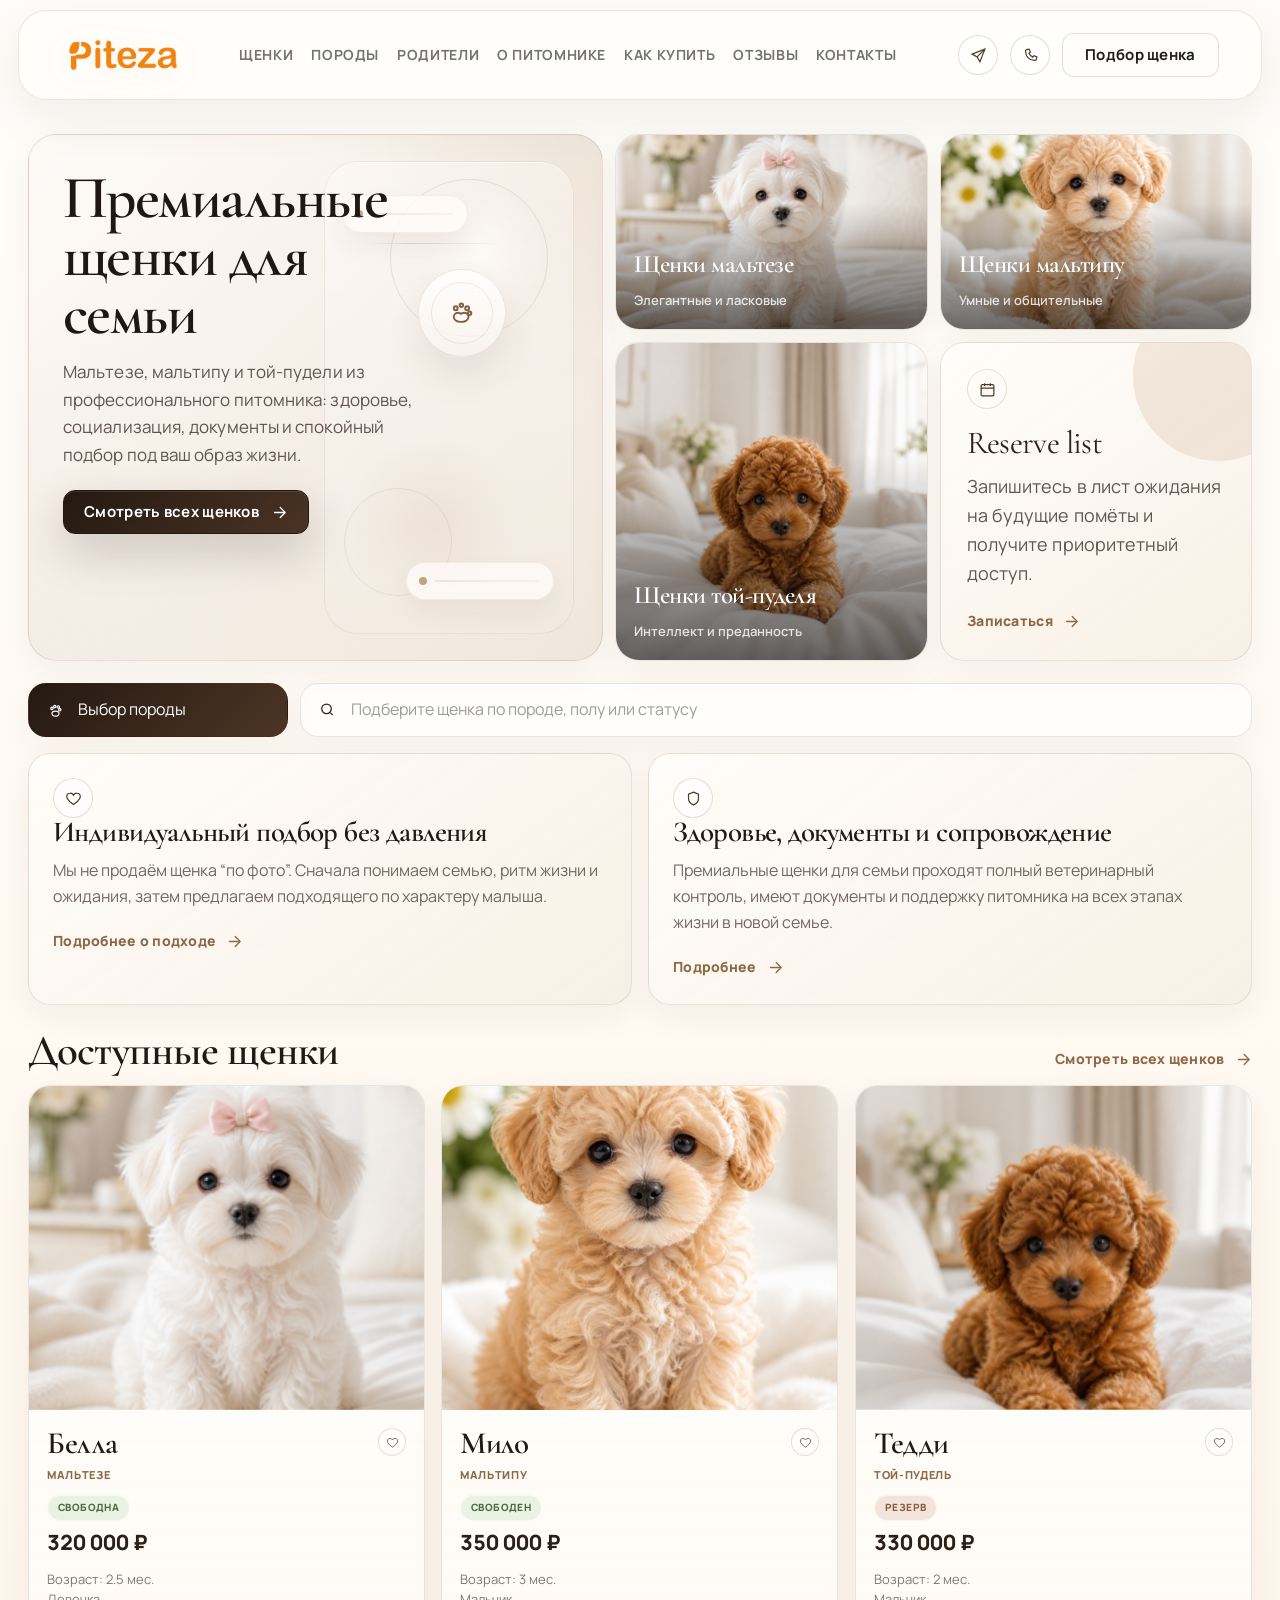
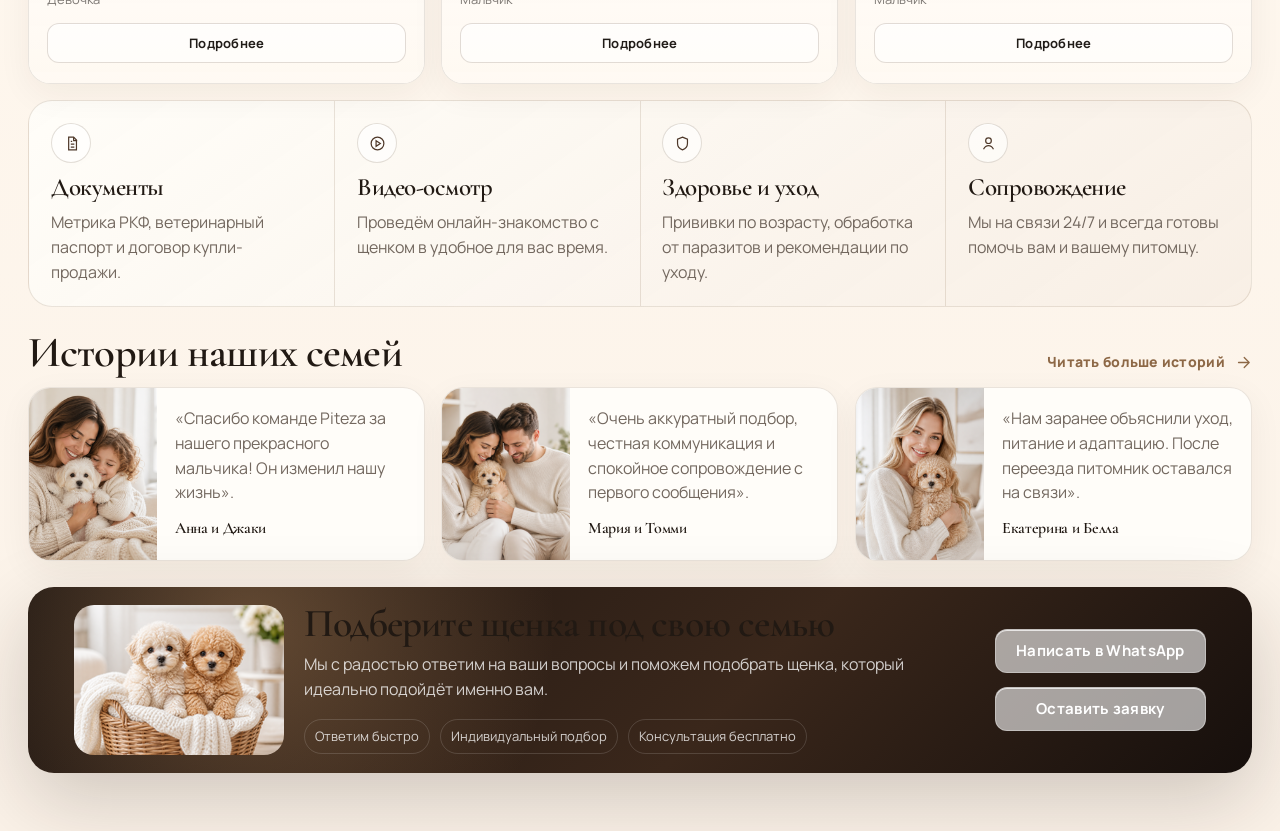
==== commit c3991630: "Make puppy catalog filters interactive" ====
--- a/index.html
+++ b/index.html
@@ -47,15 +47,15 @@
 <span class="hero-clean-emblem"><svg class="hero-clean-paw" fill="none" stroke="currentColor" stroke-linecap="round" stroke-linejoin="round" stroke-width="1.55" viewBox="0 0 24 24"><circle cx="7" cy="8.2" r="1.55"></circle><circle cx="11.5" cy="5.8" r="1.35"></circle><circle cx="16.1" cy="8.2" r="1.55"></circle><circle cx="18.1" cy="12.2" r="1.35"></circle><path d="M12 19.1c2.7 0 5.2-1.55 5.2-3.9 0-2.1-1.7-3.45-3.55-3.45-.93 0-1.78.37-2.35 1.03-.57-.66-1.42-1.03-2.35-1.03-1.85 0-3.55 1.35-3.55 3.45 0 2.35 2.5 3.9 5.2 3.9Z"></path></svg></span>
 </div>
 </article>
-<article class="hero-panel hero-small top1">
-<img alt="Мальтезе" class="cover-img" decoding="async" loading="lazy" src="assets/images/breed-top-white.png"/><div class="hero-copy-small"><h3>Мальтезе</h3><p>Элегантные и ласковые</p></div>
-</article>
-<article class="hero-panel hero-small top2">
-<img alt="Мальтипу" class="cover-img" decoding="async" loading="lazy" src="assets/images/breed-top-cream.png"/><div class="hero-copy-small"><h3>Мальтипу</h3><p>Умные и общительные</p></div>
-</article>
-<article class="hero-panel hero-small bottom1">
-<img alt="Той-пудель" class="cover-img" decoding="async" loading="lazy" src="assets/images/breed-top-brown.png"/><div class="hero-copy-small"><h3>Той-пудель</h3><p>Интеллект и преданность</p></div>
-</article>
+<a class="hero-panel hero-small top1" href="puppies.html?breed=maltese">
+<img alt="Щенки мальтезе" class="cover-img" decoding="async" loading="lazy" src="assets/images/breed-top-white.png"/><div class="hero-copy-small"><h3>Щенки мальтезе</h3><p>Элегантные и ласковые</p></div>
+</a>
+<a class="hero-panel hero-small top2" href="puppies.html?breed=maltipoo">
+<img alt="Щенки мальтипу" class="cover-img" decoding="async" loading="lazy" src="assets/images/breed-top-cream.png"/><div class="hero-copy-small"><h3>Щенки мальтипу</h3><p>Умные и общительные</p></div>
+</a>
+<a class="hero-panel hero-small bottom1" href="puppies.html?breed=toy-poodle">
+<img alt="Щенки той-пуделя" class="cover-img" decoding="async" loading="lazy" src="assets/images/breed-top-brown.png"/><div class="hero-copy-small"><h3>Щенки той-пуделя</h3><p>Интеллект и преданность</p></div>
+</a>
 <article class="reserve-card hero-panel">
 <span class="circle-btn" style="background:transparent"><svg class="icon" fill="none" stroke="currentColor" stroke-width="1.7" viewbox="0 0 24 24"><rect height="16" rx="2" width="18" x="3" y="5"></rect><path d="M16 3v4M8 3v4M3 10h18"></path></svg></span>
 <h3 style="font-family:Georgia,serif;font-size:42px;font-weight:400;margin:18px 0 12px;">Reserve list</h3>
--- a/assets/css/styles.css
+++ b/assets/css/styles.css
@@ -4068,3 +4068,759 @@
     padding: 12px;
   }
 }
+
+/* Shop-style catalog page */
+.shop-page {
+  padding-top: 18px;
+}
+
+.shop-controls {
+  display: grid;
+  gap: 18px;
+  margin-top: 34px;
+}
+
+.shop-entry-row {
+  display: grid;
+  grid-template-columns: 300px minmax(0, 1fr);
+  gap: 18px;
+}
+
+.shop-breed-button,
+.shop-search-field,
+.shop-action-card,
+.shop-select,
+.shop-view-toggle,
+.shop-status-pills,
+.shop-filter-panel,
+.shop-price-inputs span {
+  border: 1px solid var(--line);
+  box-shadow: 0 10px 30px rgba(57, 39, 23, .045);
+}
+
+.shop-breed-button {
+  min-height: 64px;
+  padding: 0 28px;
+  border-radius: 10px;
+  background: #221712;
+  color: #fff;
+  display: inline-flex;
+  align-items: center;
+  justify-content: flex-start;
+  gap: 18px;
+  font-weight: 800;
+  font-size: 18px;
+}
+
+.shop-breed-button .icon {
+  width: 28px;
+  height: 28px;
+}
+
+.shop-search-field {
+  min-height: 64px;
+  border-radius: 10px;
+  background: rgba(255,255,255,.88);
+  display: grid;
+  grid-template-columns: 26px minmax(0, 1fr) 64px;
+  align-items: center;
+  overflow: hidden;
+}
+
+.shop-search-field > .icon {
+  margin-left: 22px;
+  color: #8a7d72;
+}
+
+.shop-search-field input {
+  min-width: 0;
+  width: 100%;
+  border: 0;
+  outline: 0;
+  background: transparent;
+  padding: 0 20px;
+  color: var(--text);
+  font-size: 17px;
+}
+
+.shop-search-field button {
+  width: 64px;
+  height: 64px;
+  border: 0;
+  background: #221712;
+  color: #fff;
+  display: grid;
+  place-items: center;
+  cursor: pointer;
+}
+
+.shop-action-row {
+  display: grid;
+  grid-template-columns: minmax(0, 1fr) minmax(0, 1fr);
+  gap: 18px;
+}
+
+.shop-action-card {
+  min-height: 56px;
+  border-radius: 10px;
+  display: inline-flex;
+  align-items: center;
+  justify-content: center;
+  padding: 0 22px;
+  color: #fff;
+  font-weight: 800;
+  text-transform: uppercase;
+  font-size: 14px;
+}
+
+.shop-action-card-blue {
+  background: linear-gradient(135deg, #4aa6dc, #2f83bd);
+  border-color: transparent;
+}
+
+.shop-action-card-dark {
+  background: #080706;
+  border-color: #080706;
+}
+
+.shop-toolbar {
+  display: grid;
+  grid-template-columns: minmax(220px, max-content) auto minmax(0, 1fr) minmax(150px, max-content);
+  align-items: center;
+  gap: 12px;
+}
+
+.shop-select,
+.shop-view-toggle,
+.shop-status-pills {
+  min-height: 48px;
+  border-radius: 8px;
+  background: rgba(255,255,255,.86);
+}
+
+.shop-select {
+  padding: 0 16px;
+  display: inline-flex;
+  align-items: center;
+  justify-content: space-between;
+  gap: 12px;
+  color: #67594e;
+  font-weight: 700;
+}
+
+.shop-view-toggle {
+  display: inline-flex;
+  overflow: hidden;
+}
+
+.shop-view-toggle button {
+  width: 48px;
+  height: 48px;
+  border: 0;
+  border-right: 1px solid var(--line);
+  background: transparent;
+  color: #93877d;
+  display: grid;
+  place-items: center;
+}
+
+.shop-view-toggle button:last-child {
+  border-right: 0;
+}
+
+.shop-view-toggle button.active {
+  color: #241912;
+  background: #f3ede5;
+}
+
+.shop-status-pills {
+  padding: 0 18px;
+  display: flex;
+  align-items: center;
+  gap: 18px;
+  color: #74685f;
+  overflow-x: auto;
+}
+
+.shop-status-pills span {
+  display: inline-flex;
+  align-items: center;
+  gap: 8px;
+  white-space: nowrap;
+}
+
+.status-dot {
+  width: 11px;
+  height: 11px;
+  border-radius: 999px;
+  display: inline-block;
+}
+
+.status-free {
+  background: #81aa68;
+}
+
+.status-soon {
+  background: #d3aa73;
+}
+
+.status-cross {
+  color: #c86454;
+  font-weight: 900;
+  font-size: 22px;
+  line-height: 1;
+}
+
+.shop-catalog-layout {
+  display: grid;
+  grid-template-columns: minmax(0, 1fr) 300px;
+  gap: 28px;
+  align-items: start;
+  margin-top: 28px;
+}
+
+.shop-products {
+  grid-template-columns: repeat(3, minmax(0, 1fr));
+  gap: 24px;
+}
+
+.shop-card {
+  border-radius: 12px;
+  background: rgba(255,255,255,.9);
+}
+
+.shop-card-media {
+  position: relative;
+  padding: 16px 16px 0;
+}
+
+.shop-card-media img {
+  width: 100%;
+  aspect-ratio: 1 / 1.08;
+  object-fit: cover;
+  border-radius: 8px;
+}
+
+.shop-card-status {
+  position: absolute;
+  left: 28px;
+  top: 28px;
+  min-height: 28px;
+  padding: 0 12px;
+  border-radius: 999px;
+  display: inline-flex;
+  align-items: center;
+  font-size: 11px;
+  font-weight: 800;
+  text-transform: uppercase;
+  box-shadow: 0 8px 22px rgba(38, 24, 14, .12);
+}
+
+.shop-card-status-free {
+  color: #476a3c;
+  background: #e6f1df;
+}
+
+.shop-card-status-soon {
+  color: #846337;
+  background: #f2e1c6;
+}
+
+.shop-card-status-reserve {
+  color: #9a7155;
+  background: #eadfd7;
+}
+
+.shop-card .body {
+  padding: 18px 20px 20px;
+}
+
+.shop-card h4 {
+  font-size: 31px;
+  line-height: 1;
+}
+
+.shop-card .breed {
+  color: #8f6d4e;
+  font-size: 12px;
+  font-weight: 800;
+  text-transform: uppercase;
+}
+
+.shop-card .card-favorite {
+  width: 30px !important;
+  height: 30px !important;
+  min-width: 30px;
+}
+
+.shop-price {
+  margin-top: 14px;
+  font-family: var(--font-sans);
+  font-size: 23px;
+  line-height: 1;
+  font-weight: 800;
+  color: #201711;
+}
+
+.shop-card .info-line {
+  gap: 8px;
+  margin-top: 14px;
+  font-size: 13px;
+}
+
+.shop-card .info-line span {
+  padding: 5px 8px;
+  border-radius: 999px;
+  background: #f5efe7;
+  color: #75695f;
+}
+
+.shop-card .mini-icons {
+  gap: 8px;
+  flex-wrap: wrap;
+  margin: 12px 0 16px;
+}
+
+.shop-card .mini-icons span {
+  padding: 6px 9px;
+  border-radius: 999px;
+  background: #f9f6f1;
+  color: #8a7b70;
+}
+
+.shop-filter-panel {
+  position: sticky;
+  top: 104px;
+  border-radius: 10px;
+  background: rgba(255,255,255,.88);
+  overflow: hidden;
+}
+
+.shop-filter-group {
+  padding: 22px;
+  border-bottom: 1px solid var(--line);
+}
+
+.shop-filter-group h3 {
+  margin: 0 0 18px;
+  font-family: var(--font-sans);
+  font-size: 17px;
+  line-height: 1.2;
+  font-weight: 900;
+  text-transform: uppercase;
+  color: #4b4038;
+}
+
+.shop-filter-group label {
+  display: flex;
+  align-items: center;
+  gap: 10px;
+  margin: 14px 0;
+  color: #6f655d;
+  font-size: 14px;
+}
+
+.shop-filter-group input[type="checkbox"] {
+  width: 18px;
+  height: 18px;
+  accent-color: #7fa763;
+}
+
+.shop-price-inputs {
+  display: grid;
+  grid-template-columns: 1fr 1fr;
+  gap: 12px;
+}
+
+.shop-price-inputs span {
+  min-height: 42px;
+  border-radius: 6px;
+  display: grid;
+  place-items: center;
+  background: #fff;
+  color: #6f655d;
+  font-weight: 700;
+}
+
+.shop-price-range {
+  height: 28px;
+  margin-top: 16px;
+  position: relative;
+}
+
+.shop-price-range::before {
+  content: "";
+  position: absolute;
+  left: 4px;
+  right: 4px;
+  top: 12px;
+  height: 4px;
+  border-radius: 999px;
+  background: linear-gradient(90deg, #221712 0 8%, #a79b90 8% 92%, #221712 92%);
+}
+
+.shop-price-range span::before,
+.shop-price-range span::after {
+  content: "";
+  position: absolute;
+  top: 5px;
+  width: 10px;
+  height: 18px;
+  border-radius: 2px;
+  background: #15100d;
+}
+
+.shop-price-range span::before {
+  left: 2px;
+}
+
+.shop-price-range span::after {
+  right: 2px;
+}
+
+.shop-filter-panel > .cta-dark {
+  margin: 18px 22px 22px;
+  width: calc(100% - 44px);
+}
+
+@media (max-width: 1180px) {
+  .shop-entry-row {
+    grid-template-columns: 260px minmax(0, 1fr);
+  }
+
+  .shop-catalog-layout {
+    grid-template-columns: minmax(0, 1fr) 280px;
+    gap: 20px;
+  }
+
+  .shop-products {
+    grid-template-columns: repeat(2, minmax(0, 1fr));
+  }
+
+  .shop-toolbar {
+    grid-template-columns: 1fr auto;
+  }
+
+  .shop-status-pills,
+  .shop-currency {
+    grid-column: 1 / -1;
+  }
+}
+
+@media (max-width: 920px) {
+  .shop-page {
+    padding-top: 12px;
+  }
+
+  .shop-controls {
+    margin-top: 20px;
+  }
+
+  .shop-entry-row,
+  .shop-action-row,
+  .shop-catalog-layout {
+    grid-template-columns: 1fr;
+  }
+
+  .shop-toolbar {
+    grid-template-columns: 1fr;
+  }
+
+  .shop-view-toggle {
+    width: max-content;
+  }
+
+  .shop-filter-panel {
+    position: static;
+  }
+
+  .shop-products {
+    grid-template-columns: repeat(2, minmax(0, 1fr));
+  }
+
+  .shop-card-media {
+    padding: 12px 12px 0;
+  }
+}
+
+@media (max-width: 560px) {
+  .shop-controls {
+    gap: 12px;
+  }
+
+  .shop-breed-button,
+  .shop-search-field,
+  .shop-search-field button {
+    min-height: 56px;
+  }
+
+  .shop-search-field {
+    grid-template-columns: 46px minmax(0, 1fr) 56px;
+  }
+
+  .shop-search-field > .icon {
+    justify-self: center;
+    margin-left: 0;
+  }
+
+  .shop-search-field button {
+    width: 56px;
+    height: 56px;
+  }
+
+  .shop-search-field input {
+    font-size: 15px;
+    padding: 0 14px;
+  }
+
+  .shop-action-card {
+    min-height: 50px;
+    font-size: 12px;
+  }
+
+  .shop-status-pills {
+    align-items: flex-start;
+    flex-direction: column;
+    gap: 10px;
+    padding: 14px 16px;
+  }
+
+  .shop-products {
+    grid-template-columns: 1fr;
+    gap: 16px;
+  }
+
+  .shop-card h4 {
+    font-size: 30px !important;
+  }
+
+  .shop-card-media img {
+    aspect-ratio: 1 / .96;
+  }
+
+  .shop-filter-group {
+    padding: 18px;
+  }
+
+  .shop-price-inputs {
+    grid-template-columns: 1fr;
+  }
+}
+
+/* Interactive shop refinements */
+.shop-breed-menu[hidden],
+[data-puppy-card][hidden],
+.shop-empty[hidden] {
+  display: none !important;
+}
+
+.shop-breed-menu {
+  display: grid;
+  grid-template-columns: 1.35fr 1fr 1fr;
+  gap: 18px;
+}
+
+.shop-breed-tile {
+  position: relative;
+  min-height: 150px;
+  border: 1px solid rgba(102,78,54,.14);
+  border-radius: 14px;
+  overflow: hidden;
+  background: #f8f3ec;
+  box-shadow: 0 12px 30px rgba(57, 39, 23, .05);
+  cursor: pointer;
+}
+
+.shop-breed-tile::after {
+  content: "";
+  position: absolute;
+  inset: 0;
+  background: linear-gradient(90deg, rgba(255,255,255,.92) 0%, rgba(255,255,255,.72) 36%, rgba(255,255,255,.06) 100%);
+  pointer-events: none;
+}
+
+.shop-breed-tile img {
+  position: absolute;
+  inset: 0;
+  width: 100%;
+  height: 100%;
+  object-fit: cover;
+  transform: scale(1.02);
+}
+
+.shop-breed-tile span {
+  position: absolute;
+  left: 24px;
+  bottom: 22px;
+  z-index: 1;
+  max-width: calc(100% - 48px);
+  color: #201711;
+  font-family: var(--font-sans);
+  font-size: 23px;
+  font-weight: 900;
+  line-height: 1.08;
+}
+
+.shop-breed-tile-wide {
+  grid-row: span 2;
+  min-height: 318px;
+}
+
+.shop-breed-tile.is-active {
+  border-color: rgba(45, 31, 23, .42);
+  box-shadow: 0 18px 42px rgba(57, 39, 23, .12);
+}
+
+.shop-status-pills button {
+  display: inline-flex;
+  align-items: center;
+  gap: 8px;
+  border: 0;
+  background: transparent;
+  color: #74685f;
+  font: inherit;
+  font-weight: 700;
+  white-space: nowrap;
+  cursor: pointer;
+}
+
+.shop-status-pills button.active {
+  color: #201711;
+}
+
+.shop-reset {
+  border: 1px solid var(--line);
+  cursor: pointer;
+}
+
+.shop-price-inputs input {
+  min-height: 42px;
+  width: 100%;
+  border: 1px solid var(--line);
+  border-radius: 8px;
+  background: rgba(255,255,255,.92);
+  color: #5f544c;
+  font-size: 15px;
+  font-weight: 800;
+  padding: 0 12px;
+}
+
+.shop-card {
+  display: flex;
+  flex-direction: column;
+}
+
+.shop-card::after {
+  display: none;
+}
+
+.shop-card .body {
+  display: grid;
+  gap: 12px;
+  padding: 24px 22px 26px;
+}
+
+.shop-card h4 {
+  margin: 0;
+  color: #201711;
+}
+
+.shop-card .shop-price {
+  margin-top: 0;
+  font-size: 28px;
+  letter-spacing: .01em;
+}
+
+.shop-empty {
+  grid-column: 1 / -1;
+  min-height: 180px;
+  border: 1px dashed rgba(102,78,54,.22);
+  border-radius: 18px;
+  display: grid;
+  place-items: center;
+  padding: 34px;
+  background: rgba(255,253,249,.72);
+  color: #74685f;
+  text-align: center;
+  font-size: 18px;
+}
+
+.shop-products.is-list {
+  grid-template-columns: 1fr !important;
+}
+
+.shop-products.is-list .shop-card {
+  display: grid;
+  grid-template-columns: 230px minmax(0, 1fr);
+  align-items: stretch;
+}
+
+.shop-products.is-list .shop-card-media {
+  padding: 16px 0 16px 16px;
+}
+
+.shop-products.is-list .shop-card-media img {
+  height: 100%;
+  min-height: 180px;
+  aspect-ratio: auto;
+}
+
+.shop-products.is-list .shop-card .body {
+  align-content: center;
+}
+
+@media (max-width: 920px) {
+  .shop-breed-menu {
+    grid-template-columns: 1fr 1fr;
+  }
+
+  .shop-breed-tile-wide {
+    grid-column: 1 / -1;
+    grid-row: auto;
+    min-height: 210px;
+  }
+}
+
+@media (max-width: 560px) {
+  .shop-breed-menu {
+    grid-template-columns: 1fr;
+    gap: 12px;
+  }
+
+  .shop-breed-tile,
+  .shop-breed-tile-wide {
+    min-height: 138px;
+  }
+
+  .shop-breed-tile span {
+    left: 18px;
+    bottom: 18px;
+    font-size: 20px;
+  }
+
+  .shop-status-pills button {
+    width: 100%;
+    justify-content: flex-start;
+  }
+
+  .shop-card .body {
+    padding: 20px 18px 22px;
+  }
+
+  .shop-card .shop-price {
+    font-size: 24px;
+  }
+
+  .shop-products.is-list .shop-card {
+    grid-template-columns: 1fr;
+  }
+
+  .shop-products.is-list .shop-card-media {
+    padding: 12px 12px 0;
+  }
+
+  .shop-products.is-list .shop-card-media img {
+    min-height: auto;
+    aspect-ratio: 1 / .96;
+  }
+}
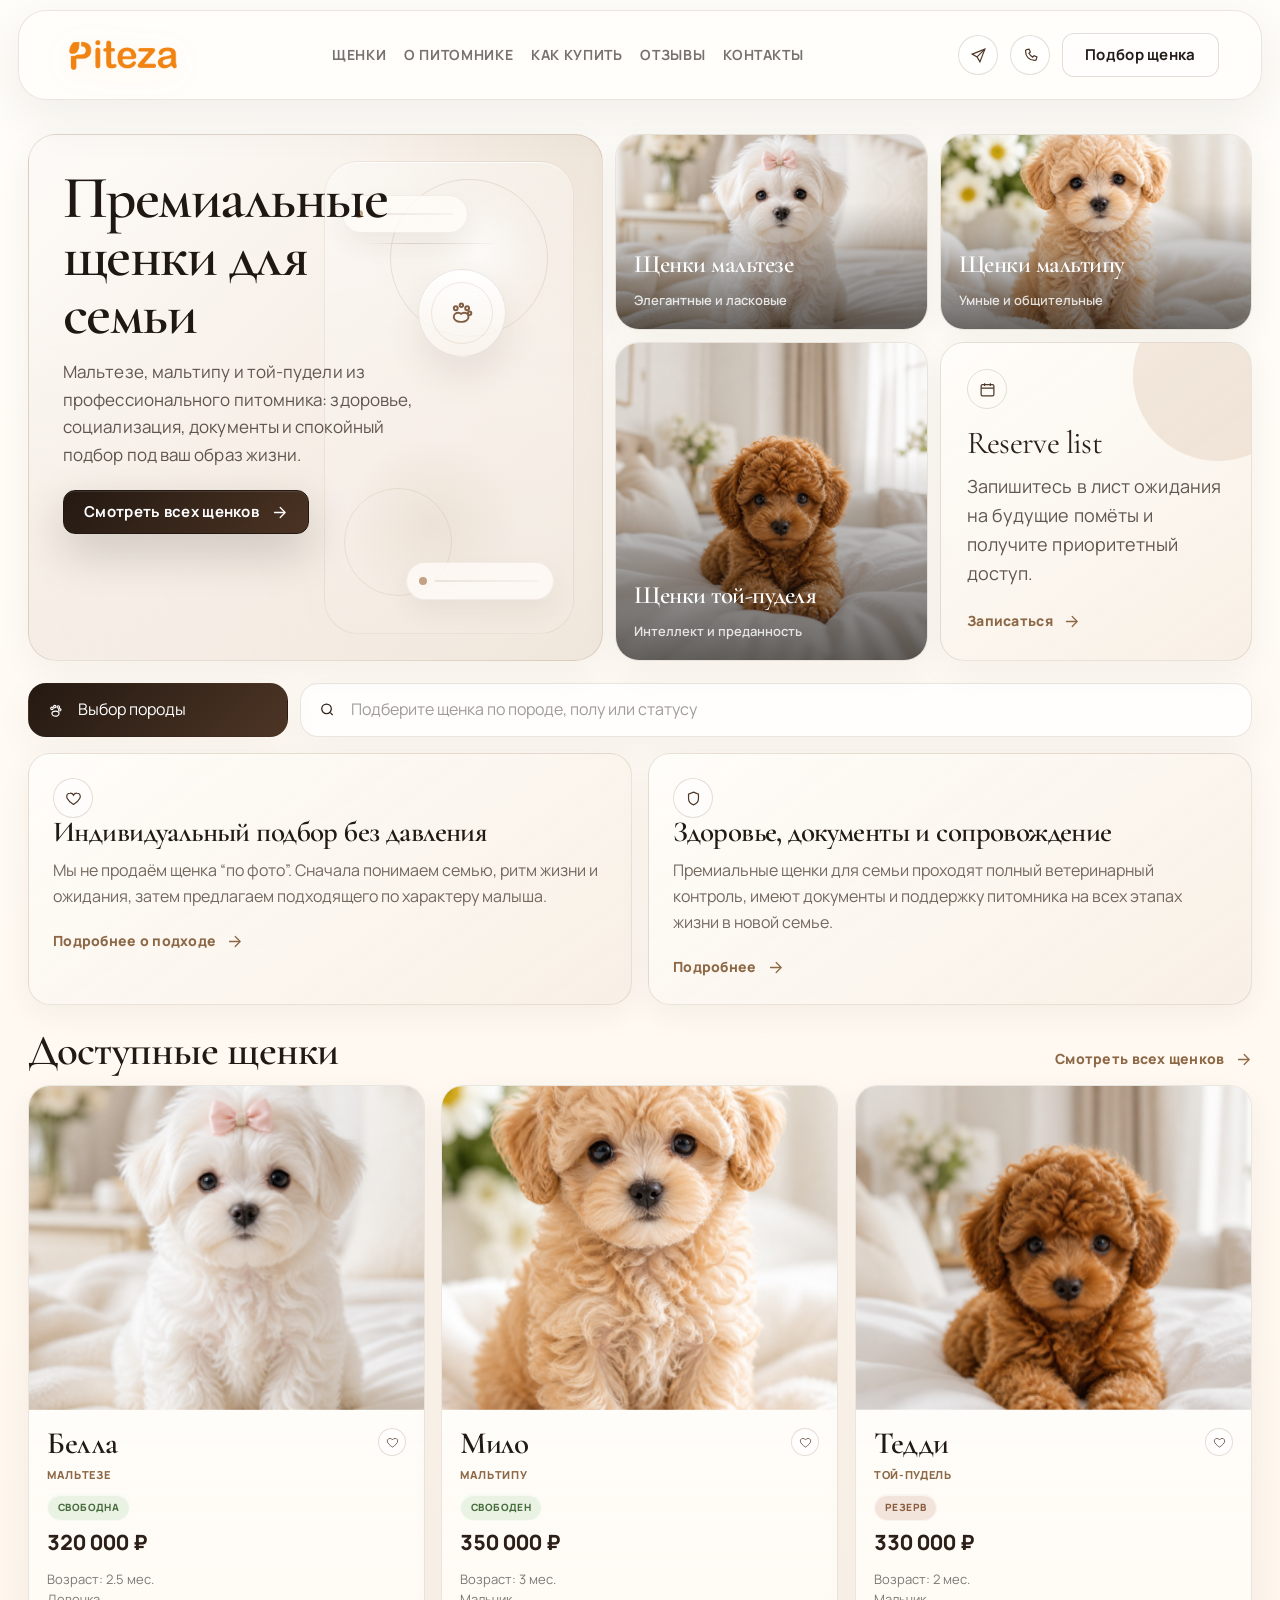
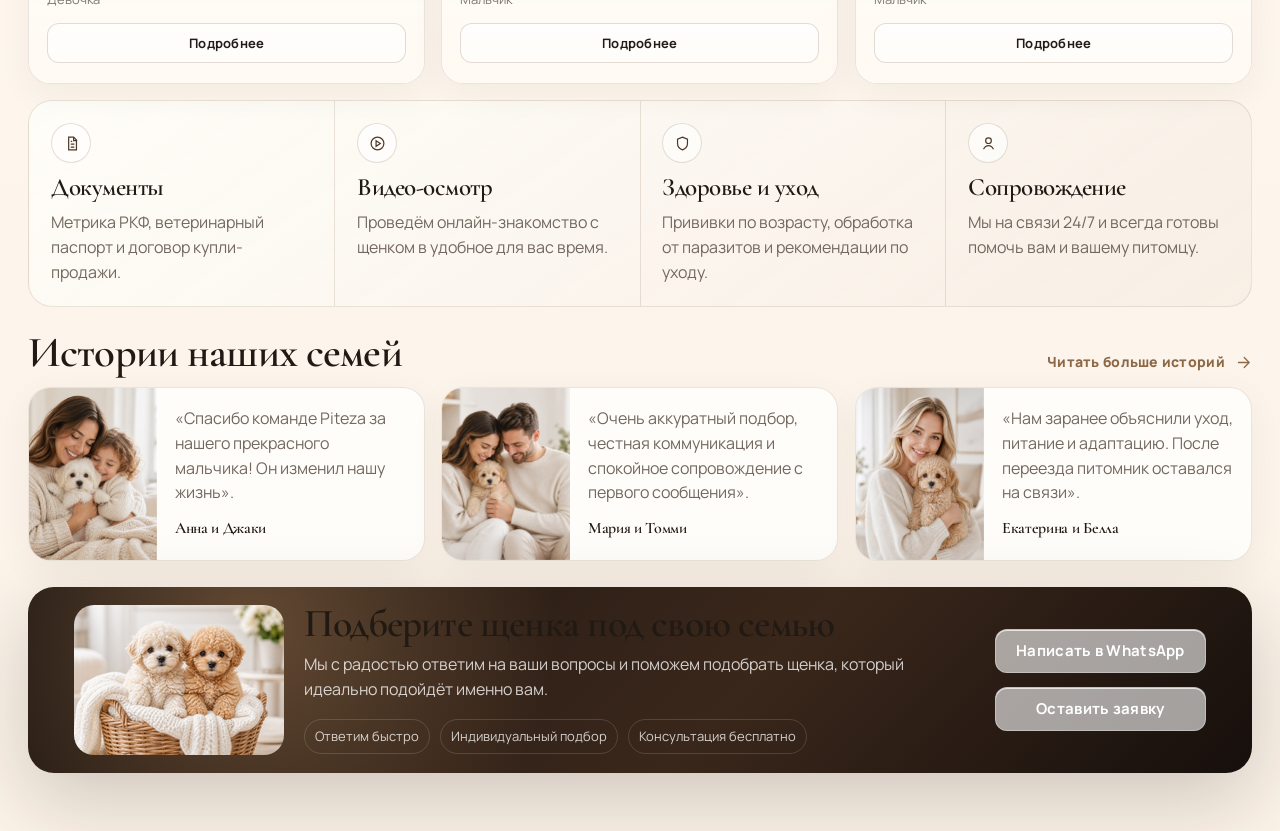
==== commit 87a49f8d: "Refine catalog listing layout" ====
--- a/index.html
+++ b/index.html
@@ -21,7 +21,7 @@
 <header class="header">
 <div class="container header-inner">
 <a class="logo brand-logo" href="index.html"><img src="assets/images/brand/piteza-logo-orange.png" alt="Piteza" decoding="async"/></a>
-<nav class="nav"><a class="" href="puppies.html">Щенки</a><a class="" href="breed-maltipoo.html">Породы</a><a class="" href="about.html#parents">Родители</a><a class="" href="about.html">О питомнике</a><a class="" href="how-to-buy.html">Как купить</a><a class="" href="stories.html">Отзывы</a><a class="" href="contact.html">Контакты</a></nav>
+<nav class="nav"><a class="" href="puppies.html">Щенки</a><a class="" href="about.html">О питомнике</a><a class="" href="how-to-buy.html">Как купить</a><a class="" href="stories.html">Отзывы</a><a class="" href="contact.html">Контакты</a></nav>
 <div class="header-actions">
 <span aria-hidden="true" class="circle-btn"><svg class="icon" fill="none" stroke="currentColor" stroke-width="1.7" viewbox="0 0 24 24"><path d="M21 3 10 14"></path><path d="m21 3-7 18-4-7-7-4 18-7Z"></path></svg></span>
 <span aria-hidden="true" class="circle-btn"><svg class="icon" fill="none" stroke="currentColor" stroke-width="1.7" viewbox="0 0 24 24"><path d="M6.5 3.8 10 3l1.8 4.1-2.1 1.8a15.7 15.7 0 0 0 5.4 5.4l1.8-2.1L21 14l-.8 3.5c-.2.9-1 1.5-1.9 1.5C10.2 19 5 13.8 5 5.7c0-.9.6-1.7 1.5-1.9Z"></path></svg></span>
--- a/assets/css/styles.css
+++ b/assets/css/styles.css
@@ -4706,29 +4706,158 @@
 }
 
 .shop-card {
+  position: relative;
   display: flex;
   flex-direction: column;
+  transition:
+    border-color .28s ease,
+    box-shadow .28s ease,
+    background .28s ease,
+    transform .28s ease;
+}
+
+.shop-products {
+  gap: 20px;
+}
+
+.shop-card-link {
+  position: relative;
+  z-index: 1;
+  display: flex;
+  flex: 1;
+  flex-direction: column;
+  color: inherit;
+  text-decoration: none;
+  cursor: pointer;
+}
+
+.shop-card-link:focus-visible {
+  outline: 2px solid rgba(35, 24, 18, .45);
+  outline-offset: 4px;
 }
 
 .shop-card::after {
-  display: none;
+  content: "";
+  position: absolute;
+  inset: 0;
+  border-radius: inherit;
+  opacity: 0;
+  pointer-events: none;
+  background:
+    linear-gradient(135deg, rgba(255,255,255,.38), rgba(198,161,119,.1) 38%, rgba(255,255,255,0) 72%),
+    radial-gradient(circle at 16% 12%, rgba(255,255,255,.62), rgba(255,255,255,0) 36%);
+  transition: opacity .28s ease;
+}
+
+.shop-card::before {
+  content: "";
+  position: absolute;
+  inset: -1px;
+  border-radius: inherit;
+  opacity: 0;
+  pointer-events: none;
+  background: linear-gradient(135deg, rgba(153, 116, 78, .28), rgba(255,255,255,0) 45%, rgba(153, 116, 78, .18));
+  transition: opacity .28s ease;
+}
+
+.shop-card:hover {
+  border-color: rgba(139, 104, 70, .26);
+  background: rgba(255,255,255,.97);
+  box-shadow: 0 18px 42px rgba(63, 43, 28, .09);
+  transform: translateY(-2px);
+}
+
+.shop-card:hover::before,
+.shop-card:hover::after {
+  opacity: 1;
+}
+
+.shop-card-media {
+  overflow: hidden;
+}
+
+.shop-card-media img {
+  transition: filter .32s ease;
+}
+
+.shop-card:hover .shop-card-media img {
+  filter: saturate(1.04) brightness(1.03);
+}
+
+.shop-card:hover h4 {
+  color: #3b3028;
+}
+
+.shop-card:hover .shop-price {
+  color: #1f1712;
 }
 
 .shop-card .body {
   display: grid;
-  gap: 12px;
-  padding: 24px 22px 26px;
+  gap: 8px;
+  padding: 16px 18px 18px;
 }
 
 .shop-card h4 {
+  display: flex;
+  flex-wrap: wrap;
+  align-items: center;
+  gap: 7px;
   margin: 0;
-  color: #201711;
+  font-family: var(--font-body) !important;
+  font-size: 21px;
+  font-weight: 300 !important;
+  line-height: 1.15;
+  letter-spacing: 0;
+  color: #6e6861;
 }
 
 .shop-card .shop-price {
   margin-top: 0;
-  font-size: 28px;
-  letter-spacing: .01em;
+  color: #090807;
+  font-size: 22px;
+  font-weight: 400;
+  letter-spacing: 0;
+}
+
+.shop-card-description {
+  display: -webkit-box;
+  margin: 2px 0 0;
+  overflow: hidden;
+  color: #7a736c;
+  font-size: 13px;
+  font-weight: 300;
+  line-height: 1.5;
+  -webkit-box-orient: vertical;
+  -webkit-line-clamp: 2;
+}
+
+.shop-card-availability {
+  display: inline-flex;
+  align-items: center;
+  min-height: 20px;
+  padding: 0 7px;
+  border-radius: 6px;
+  font-family: var(--font-sans);
+  font-size: 9px;
+  font-weight: 700;
+  line-height: 1;
+  text-transform: uppercase;
+}
+
+.shop-card-availability-free {
+  background: #e7f3dc;
+  color: #4f7a42;
+}
+
+.shop-card-availability-reserve {
+  background: #efe3d8;
+  color: #9a7155;
+}
+
+.shop-card-availability-soon {
+  background: #f2e2c9;
+  color: #8a6536;
 }
 
 .shop-empty {
@@ -4747,26 +4876,76 @@
 
 .shop-products.is-list {
   grid-template-columns: 1fr !important;
+  gap: 22px;
 }
 
 .shop-products.is-list .shop-card {
+  display: block;
+  border: 0;
+  border-radius: 0;
+  background: transparent;
+  box-shadow: none;
+  overflow: visible;
+}
+
+.shop-products.is-list .shop-card:hover {
+  background: transparent;
+  box-shadow: none;
+  transform: none;
+}
+
+.shop-products.is-list .shop-card::before {
+  inset: -14px;
+  border: 1px solid rgba(139, 104, 70, .14);
+  background: rgba(255,255,255,.62);
+  box-shadow: 0 18px 36px rgba(63, 43, 28, .06);
+}
+
+.shop-products.is-list .shop-card::after {
+  inset: -14px;
+  background: linear-gradient(90deg, rgba(255,255,255,.52), rgba(221, 200, 177, .16), rgba(255,255,255,0));
+}
+
+.shop-products.is-list .shop-card-link {
   display: grid;
-  grid-template-columns: 230px minmax(0, 1fr);
+  grid-template-columns: 250px minmax(0, 1fr);
   align-items: stretch;
+  gap: 28px;
 }
 
 .shop-products.is-list .shop-card-media {
-  padding: 16px 0 16px 16px;
+  padding: 0;
 }
 
 .shop-products.is-list .shop-card-media img {
   height: 100%;
-  min-height: 180px;
-  aspect-ratio: auto;
+  min-height: 250px;
+  aspect-ratio: 1 / 1.02;
+  border-radius: 8px;
 }
 
 .shop-products.is-list .shop-card .body {
-  align-content: center;
+  align-content: start;
+  gap: 11px;
+  padding: 4px 0 0;
+}
+
+.shop-products.is-list .shop-card h4 {
+  font-size: 23px;
+}
+
+.shop-products.is-list .shop-card .shop-price {
+  font-size: 24px;
+}
+
+.shop-products.is-list .shop-card-description {
+  display: block;
+  max-width: 780px;
+  overflow: visible;
+  color: #756f69;
+  font-size: 15px;
+  line-height: 1.8;
+  -webkit-line-clamp: unset;
 }
 
 @media (max-width: 920px) {
@@ -4804,15 +4983,24 @@
   }
 
   .shop-card .body {
-    padding: 20px 18px 22px;
+    padding: 16px 16px 18px;
+  }
+
+  .shop-card h4 {
+    font-size: 21px !important;
   }
 
   .shop-card .shop-price {
-    font-size: 24px;
+    font-size: 22px;
   }
 
   .shop-products.is-list .shop-card {
+    display: block;
+  }
+
+  .shop-products.is-list .shop-card-link {
     grid-template-columns: 1fr;
+    gap: 12px;
   }
 
   .shop-products.is-list .shop-card-media {
@@ -4823,4 +5011,13 @@
     min-height: auto;
     aspect-ratio: 1 / .96;
   }
-}
+
+  .shop-products.is-list .shop-card .body {
+    padding: 0 4px 6px;
+  }
+
+  .shop-products.is-list .shop-card-description {
+    font-size: 13px;
+    line-height: 1.55;
+  }
+}
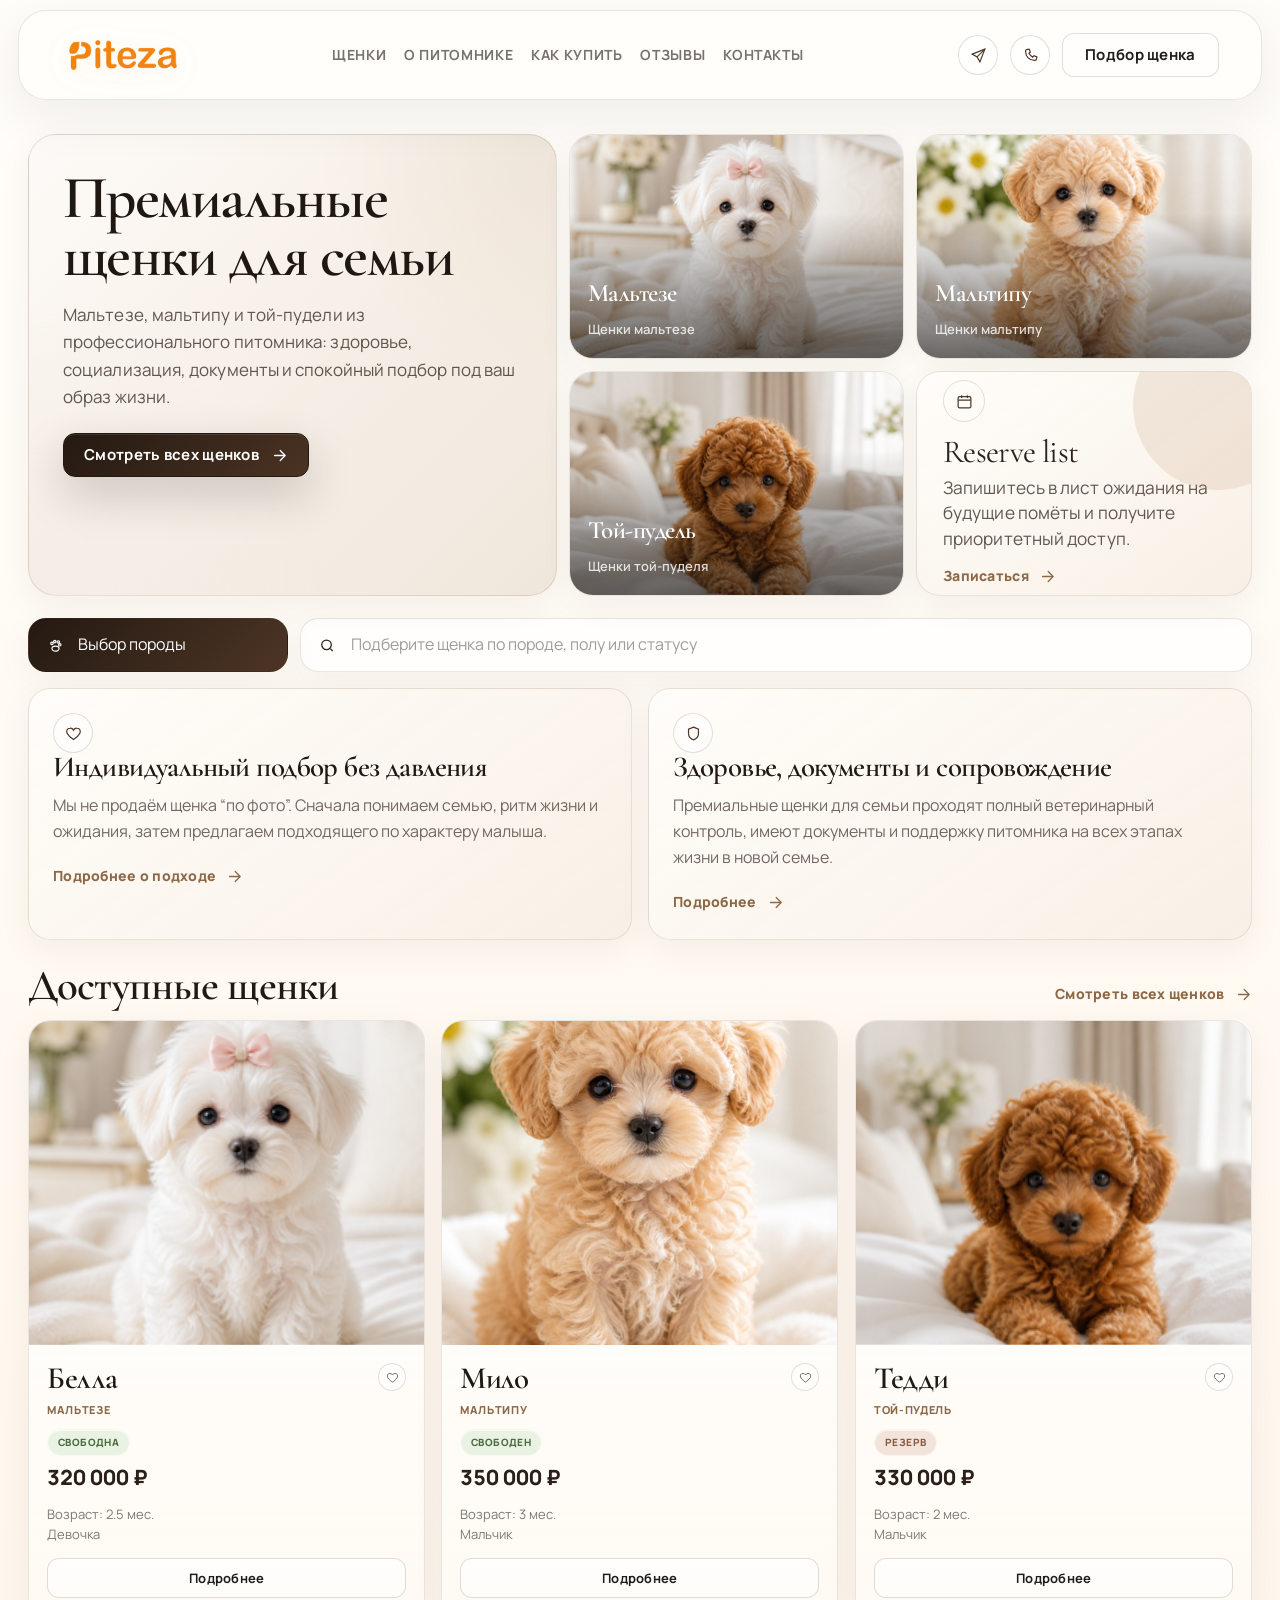
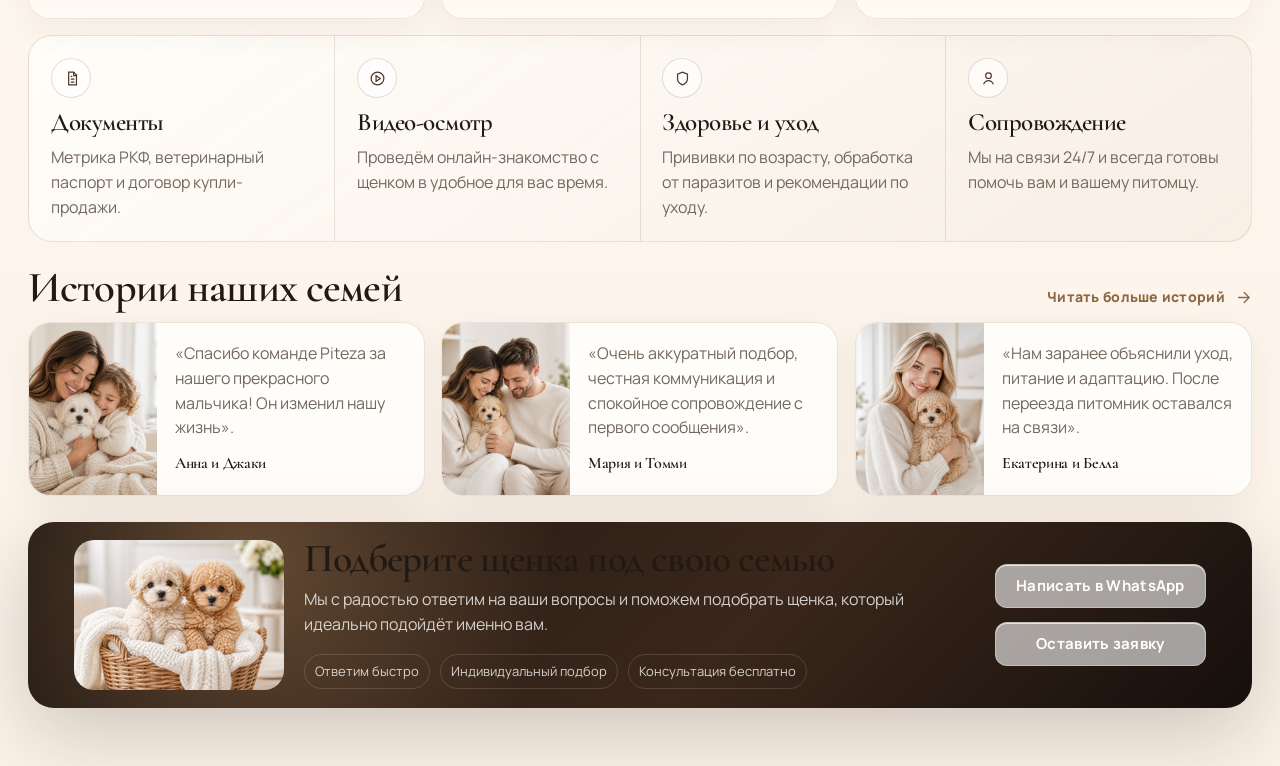
==== commit cd361173: "Polish homepage and stories layout" ====
--- a/index.html
+++ b/index.html
@@ -37,24 +37,15 @@
 <p>Мальтезе, мальтипу и той‑пудели из профессионального питомника: здоровье, социализация, документы и спокойный подбор под ваш образ жизни.</p>
 <a class="cta-dark" href="puppies.html">Смотреть всех щенков <svg class="icon" fill="none" stroke="currentColor" stroke-linecap="round" stroke-linejoin="round" stroke-width="1.8" viewbox="0 0 24 24"><path d="M5 12h14"></path><path d="m13 5 7 7-7 7"></path></svg></a>
 </div>
-<div aria-hidden="true" class="hero-main-clean-decor">
-<span class="hero-clean-frame"></span>
-<span class="hero-clean-orbit orbit-a"></span>
-<span class="hero-clean-orbit orbit-b"></span>
-<span class="hero-clean-line"></span>
-<span class="hero-clean-chip chip-a"></span>
-<span class="hero-clean-chip chip-b"></span>
-<span class="hero-clean-emblem"><svg class="hero-clean-paw" fill="none" stroke="currentColor" stroke-linecap="round" stroke-linejoin="round" stroke-width="1.55" viewBox="0 0 24 24"><circle cx="7" cy="8.2" r="1.55"></circle><circle cx="11.5" cy="5.8" r="1.35"></circle><circle cx="16.1" cy="8.2" r="1.55"></circle><circle cx="18.1" cy="12.2" r="1.35"></circle><path d="M12 19.1c2.7 0 5.2-1.55 5.2-3.9 0-2.1-1.7-3.45-3.55-3.45-.93 0-1.78.37-2.35 1.03-.57-.66-1.42-1.03-2.35-1.03-1.85 0-3.55 1.35-3.55 3.45 0 2.35 2.5 3.9 5.2 3.9Z"></path></svg></span>
-</div>
 </article>
 <a class="hero-panel hero-small top1" href="puppies.html?breed=maltese">
-<img alt="Щенки мальтезе" class="cover-img" decoding="async" loading="lazy" src="assets/images/breed-top-white.png"/><div class="hero-copy-small"><h3>Щенки мальтезе</h3><p>Элегантные и ласковые</p></div>
+<img alt="Щенки мальтезе" class="cover-img" decoding="async" loading="lazy" src="assets/images/breed-top-white.png"/><div class="hero-copy-small"><h3>Мальтезе</h3><p>Щенки мальтезе</p></div>
 </a>
 <a class="hero-panel hero-small top2" href="puppies.html?breed=maltipoo">
-<img alt="Щенки мальтипу" class="cover-img" decoding="async" loading="lazy" src="assets/images/breed-top-cream.png"/><div class="hero-copy-small"><h3>Щенки мальтипу</h3><p>Умные и общительные</p></div>
+<img alt="Щенки мальтипу" class="cover-img" decoding="async" loading="lazy" src="assets/images/breed-top-cream.png"/><div class="hero-copy-small"><h3>Мальтипу</h3><p>Щенки мальтипу</p></div>
 </a>
 <a class="hero-panel hero-small bottom1" href="puppies.html?breed=toy-poodle">
-<img alt="Щенки той-пуделя" class="cover-img" decoding="async" loading="lazy" src="assets/images/breed-top-brown.png"/><div class="hero-copy-small"><h3>Щенки той-пуделя</h3><p>Интеллект и преданность</p></div>
+<img alt="Щенки той-пуделя" class="cover-img" decoding="async" loading="lazy" src="assets/images/breed-top-brown.png"/><div class="hero-copy-small"><h3>Той-пудель</h3><p>Щенки той-пуделя</p></div>
 </a>
 <article class="reserve-card hero-panel">
 <span class="circle-btn" style="background:transparent"><svg class="icon" fill="none" stroke="currentColor" stroke-width="1.7" viewbox="0 0 24 24"><rect height="16" rx="2" width="18" x="3" y="5"></rect><path d="M16 3v4M8 3v4M3 10h18"></path></svg></span>
--- a/assets/css/styles.css
+++ b/assets/css/styles.css
@@ -567,6 +567,9 @@
 .hero-main.hero-main-clean::before {
   background: linear-gradient(135deg, rgba(255,255,255,.22) 0%, rgba(255,255,255,.06) 100%);
 }
+.hero-main.hero-main-clean .panel-content {
+  max-width: 720px;
+}
 .hero-main-clean-decor {
   position: absolute;
   inset: 26px 28px 26px auto;
@@ -4805,7 +4808,7 @@
   gap: 7px;
   margin: 0;
   font-family: var(--font-body) !important;
-  font-size: 21px;
+  font-size: 18px;
   font-weight: 300 !important;
   line-height: 1.15;
   letter-spacing: 0;
@@ -4815,13 +4818,13 @@
 .shop-card .shop-price {
   margin-top: 0;
   color: #090807;
-  font-size: 22px;
+  font-size: 19px;
   font-weight: 400;
   letter-spacing: 0;
 }
 
 .shop-card-description {
-  display: -webkit-box;
+  display: none;
   margin: 2px 0 0;
   overflow: hidden;
   color: #7a736c;
@@ -4931,11 +4934,11 @@
 }
 
 .shop-products.is-list .shop-card h4 {
-  font-size: 23px;
+  font-size: 19px;
 }
 
 .shop-products.is-list .shop-card .shop-price {
-  font-size: 24px;
+  font-size: 20px;
 }
 
 .shop-products.is-list .shop-card-description {
@@ -4987,11 +4990,11 @@
   }
 
   .shop-card h4 {
-    font-size: 21px !important;
+    font-size: 18px !important;
   }
 
   .shop-card .shop-price {
-    font-size: 22px;
+    font-size: 19px;
   }
 
   .shop-products.is-list .shop-card {
@@ -5021,3 +5024,189 @@
     line-height: 1.55;
   }
 }
+
+/* Homepage breed grid: keep the four right-side blocks equal and compact. */
+@media (min-width: 921px) {
+  .home-hero {
+    --home-breed-tile-height: clamp(225px, 15vw, 268px);
+    grid-template-columns: minmax(420px, 1.45fr) minmax(230px, .92fr) minmax(230px, .92fr) !important;
+    grid-template-rows: repeat(2, var(--home-breed-tile-height)) !important;
+    grid-template-areas:
+      "main top1 top2"
+      "main bottom1 reserve" !important;
+    align-items: stretch;
+  }
+
+  .home-hero .hero-main {
+    min-height: calc((var(--home-breed-tile-height) * 2) + 12px) !important;
+  }
+
+  .home-hero .hero-small,
+  .home-hero .reserve-card {
+    height: var(--home-breed-tile-height) !important;
+    min-height: 0 !important;
+  }
+
+  .home-hero .reserve-card {
+    display: flex;
+    flex-direction: column;
+    justify-content: center;
+    padding: clamp(20px, 2vw, 28px) !important;
+  }
+
+  .home-hero .reserve-card .circle-btn {
+    width: 42px;
+    height: 42px;
+    flex: 0 0 auto;
+  }
+
+  .home-hero .reserve-card h3 {
+    margin: 14px 0 8px !important;
+    font-size: clamp(28px, 2.5vw, 40px) !important;
+    line-height: .98 !important;
+  }
+
+  .home-hero .reserve-card .lead {
+    margin-bottom: 14px !important;
+    font-size: clamp(15px, 1.35vw, 18px) !important;
+    line-height: 1.45 !important;
+  }
+}
+
+@media (min-width: 921px) and (max-width: 1180px) {
+  .home-hero {
+    --home-breed-tile-height: clamp(210px, 19vw, 236px);
+    grid-template-columns: minmax(360px, 1.2fr) minmax(190px, .9fr) minmax(190px, .9fr) !important;
+  }
+}
+
+/* Stories hero: compact, aligned version without oversized decorative text. */
+.stories-page .story-hero {
+  grid-template-columns: minmax(300px, .72fr) minmax(520px, 1fr);
+  gap: 16px;
+  align-items: stretch;
+}
+
+.stories-page .story-hero-panel,
+.stories-page .story-feature {
+  min-height: 360px;
+  border-radius: 26px;
+}
+
+.stories-page .story-hero-intro {
+  display: flex;
+  flex-direction: column;
+  justify-content: center;
+  padding: clamp(24px, 2.8vw, 38px) !important;
+}
+
+.stories-page .stories-hero-copy h1 {
+  max-width: 540px;
+  margin-bottom: 18px;
+  font-size: clamp(40px, 3.8vw, 56px) !important;
+  line-height: .92 !important;
+}
+
+.stories-page .stories-hero-copy p {
+  max-width: 500px;
+  margin-bottom: 0;
+  font-size: 15px;
+  line-height: 1.54;
+}
+
+.stories-page .story-hero-intro .card-actions {
+  margin-top: 28px;
+  padding-top: 0;
+}
+
+.stories-page .story-hero-intro .cta-dark {
+  min-height: 48px;
+  padding: 0 22px;
+  font-size: 14px;
+}
+
+.stories-page .story-feature {
+  grid-template-columns: minmax(260px, 1fr) minmax(270px, .72fr);
+}
+
+.stories-page .story-feature > * {
+  min-width: 0;
+  min-height: 0;
+}
+
+.stories-page .story-feature img {
+  display: block;
+  height: 100%;
+  min-height: 0;
+}
+
+.stories-page .story-feature .copy {
+  display: flex;
+  flex-direction: column;
+  justify-content: center;
+  padding: clamp(26px, 3vw, 44px);
+}
+
+.stories-page .story-feature h3 {
+  margin-bottom: 12px;
+  font-size: clamp(28px, 2.45vw, 36px) !important;
+  line-height: .98 !important;
+}
+
+.stories-page .story-feature .lead {
+  margin-bottom: 14px;
+  font-size: 15px;
+  line-height: 1.5;
+}
+
+.stories-page .story-feature strong {
+  font-size: 15px;
+}
+
+.stories-page .story-feature .story-location {
+  margin: 8px 0 0;
+  font-size: 14px;
+}
+
+@media (max-width: 920px) {
+  .stories-page .story-hero {
+    grid-template-columns: 1fr;
+  }
+
+  .stories-page .story-hero-panel,
+  .stories-page .story-feature {
+    min-height: auto;
+  }
+
+  .stories-page .story-feature {
+    grid-template-columns: 1fr;
+  }
+
+  .stories-page .story-feature img {
+    max-height: 260px;
+    min-height: 0 !important;
+  }
+}
+
+@media (max-width: 560px) {
+  .stories-page .story-hero-intro {
+    padding: 26px 20px !important;
+  }
+
+  .stories-page .stories-hero-copy h1 {
+    font-size: clamp(34px, 11vw, 44px) !important;
+  }
+
+  .stories-page .stories-hero-copy p,
+  .stories-page .story-feature .lead {
+    font-size: 14px;
+  }
+
+  .stories-page .story-feature .copy {
+    padding: 22px 20px;
+  }
+
+  .stories-page .story-feature h3 {
+    font-size: clamp(25px, 8vw, 32px) !important;
+  }
+}
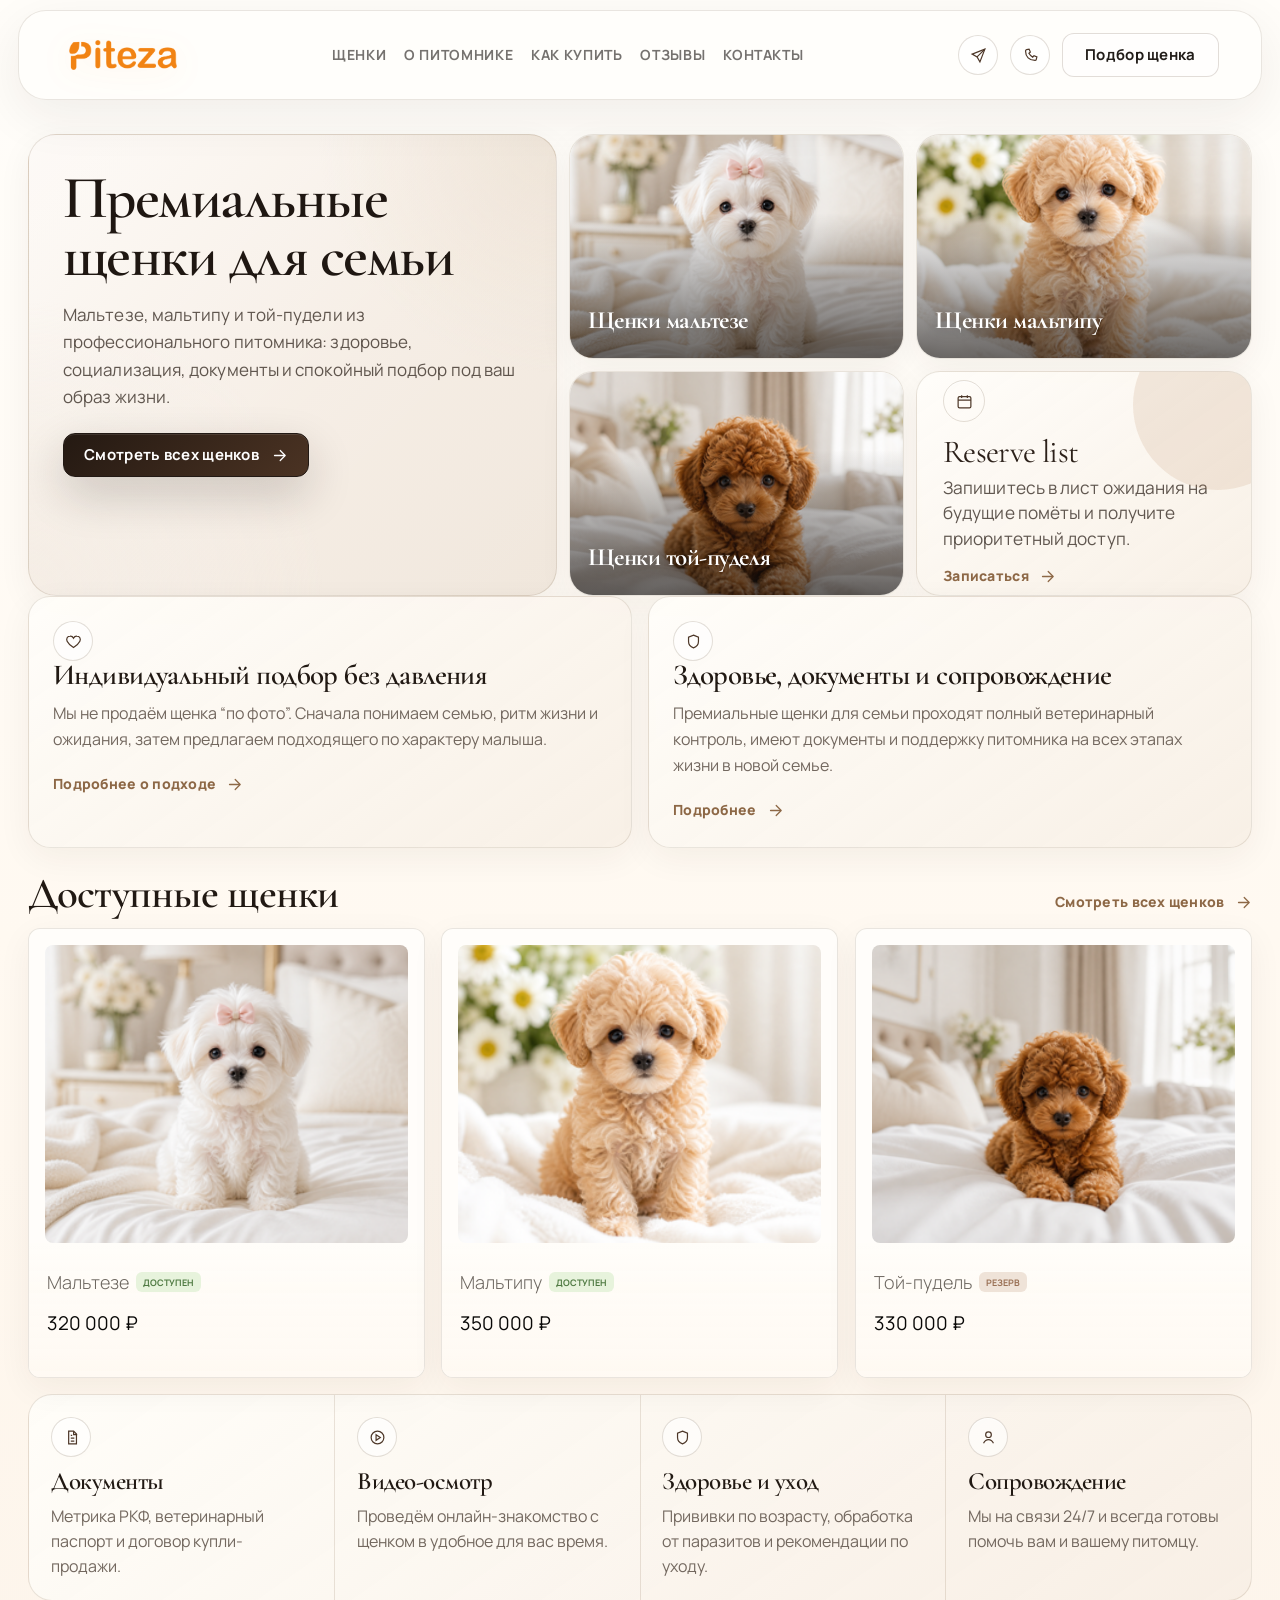
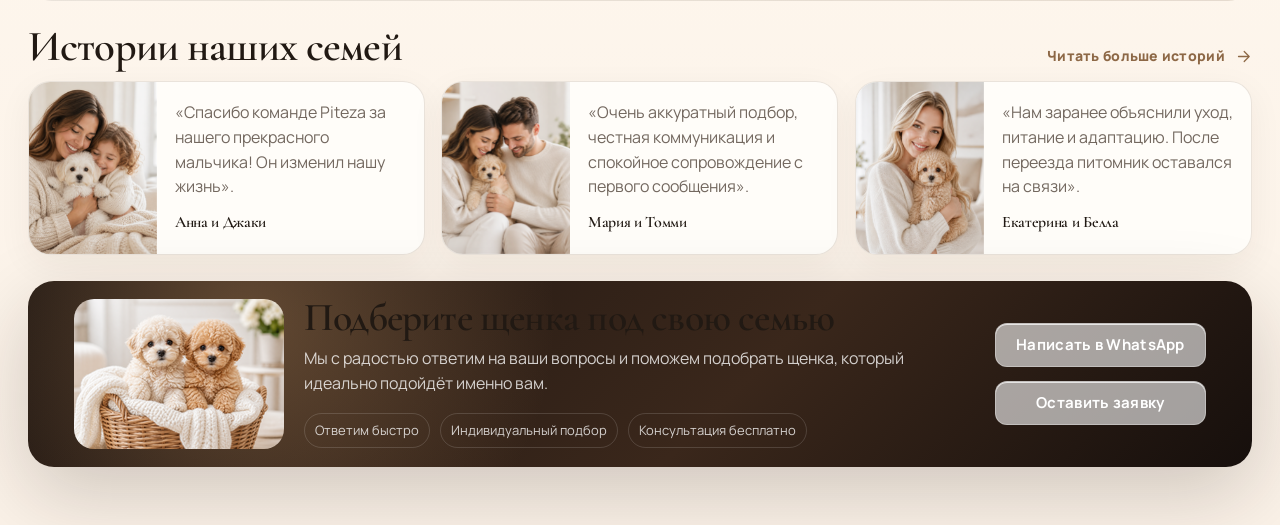
==== commit e69ff7fd: "Refine home catalog and contact map" ====
--- a/index.html
+++ b/index.html
@@ -39,13 +39,13 @@
 </div>
 </article>
 <a class="hero-panel hero-small top1" href="puppies.html?breed=maltese">
-<img alt="Щенки мальтезе" class="cover-img" decoding="async" loading="lazy" src="assets/images/breed-top-white.png"/><div class="hero-copy-small"><h3>Мальтезе</h3><p>Щенки мальтезе</p></div>
+<img alt="Щенки мальтезе" class="cover-img" decoding="async" loading="lazy" src="assets/images/breed-top-white.png"/><div class="hero-copy-small"><h3>Щенки мальтезе</h3></div>
 </a>
 <a class="hero-panel hero-small top2" href="puppies.html?breed=maltipoo">
-<img alt="Щенки мальтипу" class="cover-img" decoding="async" loading="lazy" src="assets/images/breed-top-cream.png"/><div class="hero-copy-small"><h3>Мальтипу</h3><p>Щенки мальтипу</p></div>
+<img alt="Щенки мальтипу" class="cover-img" decoding="async" loading="lazy" src="assets/images/breed-top-cream.png"/><div class="hero-copy-small"><h3>Щенки мальтипу</h3></div>
 </a>
 <a class="hero-panel hero-small bottom1" href="puppies.html?breed=toy-poodle">
-<img alt="Щенки той-пуделя" class="cover-img" decoding="async" loading="lazy" src="assets/images/breed-top-brown.png"/><div class="hero-copy-small"><h3>Той-пудель</h3><p>Щенки той-пуделя</p></div>
+<img alt="Щенки той-пуделя" class="cover-img" decoding="async" loading="lazy" src="assets/images/breed-top-brown.png"/><div class="hero-copy-small"><h3>Щенки той-пуделя</h3></div>
 </a>
 <article class="reserve-card hero-panel">
 <span class="circle-btn" style="background:transparent"><svg class="icon" fill="none" stroke="currentColor" stroke-width="1.7" viewbox="0 0 24 24"><rect height="16" rx="2" width="18" x="3" y="5"></rect><path d="M16 3v4M8 3v4M3 10h18"></path></svg></span>
@@ -55,10 +55,6 @@
 </article>
 </section>
 <section class="container">
-<div class="filters-bar">
-<div class="filter-button"><svg class="icon" fill="none" stroke="currentColor" stroke-width="1.7" viewbox="0 0 24 24"><path d="M12 13c2.5 0 5 1.2 5 3.3S14.4 20 12 20s-5-1.5-5-3.7S9.5 13 12 13Z"></path><circle cx="7" cy="9" r="1.7"></circle><circle cx="11" cy="6.5" r="1.7"></circle><circle cx="16" cy="7" r="1.7"></circle><circle cx="18" cy="11" r="1.7"></circle></svg> Выбор породы</div>
-<div class="search-field"><svg class="icon" fill="none" stroke="currentColor" stroke-width="1.8" viewbox="0 0 24 24"><circle cx="11" cy="11" r="7"></circle><path d="m20 20-3.5-3.5"></path></svg><input placeholder="Подберите щенка по породе, полу или статусу"/></div>
-</div>
 <div class="feature-duo">
 <article class="info-card">
 <span class="circle-btn"><svg class="icon" fill="none" stroke="currentColor" stroke-width="1.7" viewbox="0 0 24 24"><path d="M12 20.5s-7-4.35-9-8.72C1.43 8.28 3.2 4.5 7.2 4.5A5.1 5.1 0 0 1 12 7.2a5.1 5.1 0 0 1 4.8-2.7c4 0 5.77 3.78 4.2 7.28-2 4.37-9 8.72-9 8.72Z"></path></svg></span>
@@ -77,59 +73,23 @@
 <section class="container">
 <div class="section-head"><h2>Доступные щенки</h2><a class="subtle-link" href="puppies.html">Смотреть всех щенков <svg class="icon" fill="none" stroke="currentColor" stroke-linecap="round" stroke-linejoin="round" stroke-width="1.8" viewbox="0 0 24 24"><path d="M5 12h14"></path><path d="m13 5 7 7-7 7"></path></svg></a></div>
 <div class="puppy-grid-home">
-<article class="product-card">
-<div class="product-row">
-<img alt="Белла" decoding="async" loading="lazy" src="assets/images/puppy-white-a.png"/>
-<div class="product-info">
-<div class="card-topline">
-<div>
-<h3 class="card-title">Белла</h3>
-<div class="card-breed">Мальтезе</div>
-</div>
-<span class="circle-btn card-favorite"><svg class="icon" fill="none" stroke="currentColor" stroke-width="1.7" viewbox="0 0 24 24"><path d="M12 20.5s-7-4.35-9-8.72C1.43 8.28 3.2 4.5 7.2 4.5A5.1 5.1 0 0 1 12 7.2a5.1 5.1 0 0 1 4.8-2.7c4 0 5.77 3.78 4.2 7.28-2 4.37-9 8.72-9 8.72Z"></path></svg></span>
-</div>
-<div style="margin-top:10px"><span class="tag free">Свободна</span></div>
-<div class="card-price">320 000 ₽</div>
-<div class="meta">Возраст: 2.5 мес.<br/>Девочка</div>
-<div class="card-actions"><a class="cta-outline" href="puppy-single.html">Подробнее</a></div>
-</div>
-</div>
+<article class="catalog-card shop-card home-shop-card">
+<a class="shop-card-link" href="puppy-single.html" aria-label="Открыть объявление: мальтезе, доступен">
+<div class="shop-card-media"><img alt="Щенок мальтезе" decoding="async" loading="lazy" src="assets/images/catalog-white.png"/></div>
+<div class="body"><h4>Мальтезе <span class="shop-card-availability shop-card-availability-free">Доступен</span></h4><div class="shop-price">320 000 ₽</div></div>
+</a>
 </article>
-<article class="product-card">
-<div class="product-row">
-<img alt="Мило" decoding="async" loading="lazy" src="assets/images/puppy-cream-a.png"/>
-<div class="product-info">
-<div class="card-topline">
-<div>
-<h3 class="card-title">Мило</h3>
-<div class="card-breed">Мальтипу</div>
-</div>
-<span class="circle-btn card-favorite"><svg class="icon" fill="none" stroke="currentColor" stroke-width="1.7" viewbox="0 0 24 24"><path d="M12 20.5s-7-4.35-9-8.72C1.43 8.28 3.2 4.5 7.2 4.5A5.1 5.1 0 0 1 12 7.2a5.1 5.1 0 0 1 4.8-2.7c4 0 5.77 3.78 4.2 7.28-2 4.37-9 8.72-9 8.72Z"></path></svg></span>
-</div>
-<div style="margin-top:10px"><span class="tag free">Свободен</span></div>
-<div class="card-price">350 000 ₽</div>
-<div class="meta">Возраст: 3 мес.<br/>Мальчик</div>
-<div class="card-actions"><a class="cta-outline" href="puppy-single.html">Подробнее</a></div>
-</div>
-</div>
+<article class="catalog-card shop-card home-shop-card">
+<a class="shop-card-link" href="puppy-single.html" aria-label="Открыть объявление: мальтипу, доступен">
+<div class="shop-card-media"><img alt="Щенок мальтипу" decoding="async" loading="lazy" src="assets/images/catalog-cream.png"/></div>
+<div class="body"><h4>Мальтипу <span class="shop-card-availability shop-card-availability-free">Доступен</span></h4><div class="shop-price">350 000 ₽</div></div>
+</a>
 </article>
-<article class="product-card">
-<div class="product-row">
-<img alt="Тедди" decoding="async" loading="lazy" src="assets/images/puppy-brown-a.png"/>
-<div class="product-info">
-<div class="card-topline">
-<div>
-<h3 class="card-title">Тедди</h3>
-<div class="card-breed">Той-пудель</div>
-</div>
-<span class="circle-btn card-favorite"><svg class="icon" fill="none" stroke="currentColor" stroke-width="1.7" viewbox="0 0 24 24"><path d="M12 20.5s-7-4.35-9-8.72C1.43 8.28 3.2 4.5 7.2 4.5A5.1 5.1 0 0 1 12 7.2a5.1 5.1 0 0 1 4.8-2.7c4 0 5.77 3.78 4.2 7.28-2 4.37-9 8.72-9 8.72Z"></path></svg></span>
-</div>
-<div style="margin-top:10px"><span class="tag reserve">Резерв</span></div>
-<div class="card-price">330 000 ₽</div>
-<div class="meta">Возраст: 2 мес.<br/>Мальчик</div>
-<div class="card-actions"><a class="cta-outline" href="puppy-single.html">Подробнее</a></div>
-</div>
-</div>
+<article class="catalog-card shop-card home-shop-card">
+<a class="shop-card-link" href="puppy-single.html" aria-label="Открыть объявление: той-пудель, резерв">
+<div class="shop-card-media"><img alt="Щенок той-пуделя" decoding="async" loading="lazy" src="assets/images/catalog-brown.png"/></div>
+<div class="body"><h4>Той-пудель <span class="shop-card-availability shop-card-availability-reserve">Резерв</span></h4><div class="shop-price">330 000 ₽</div></div>
+</a>
 </article>
 </div>
 <div class="benefit-strip">
--- a/assets/css/styles.css
+++ b/assets/css/styles.css
@@ -5210,3 +5210,82 @@
     font-size: clamp(25px, 8vw, 32px) !important;
   }
 }
+
+/* Final content fixes: cleaner home cards, square breed picker, live map. */
+.home-hero .hero-copy-small h3 {
+  margin: 0;
+  font-weight: 800;
+  text-shadow: 0 2px 14px rgba(20, 14, 10, .28);
+}
+
+.home-hero .hero-copy-small p {
+  display: none;
+}
+
+.puppy-grid-home .home-shop-card {
+  min-height: 100%;
+}
+
+.puppy-grid-home .home-shop-card .shop-card-link {
+  height: 100%;
+}
+
+.puppy-grid-home .home-shop-card .shop-card-media img {
+  aspect-ratio: 1 / .82;
+}
+
+.puppy-grid-home .home-shop-card .body {
+  min-height: 134px;
+}
+
+.shop-breed-menu {
+  grid-template-columns: repeat(4, minmax(0, 1fr)) !important;
+  align-items: stretch;
+}
+
+.shop-breed-tile,
+.shop-breed-tile-wide {
+  grid-row: auto !important;
+  min-height: 0 !important;
+  aspect-ratio: 1 / 1;
+}
+
+.shop-breed-tile img {
+  object-fit: cover;
+  transform: none;
+}
+
+.map-embed {
+  display: block;
+  width: 100%;
+  min-height: 380px;
+  border: 0;
+  border-radius: 0 28px 28px 0;
+  background: #f2ebe1;
+}
+
+@media (max-width: 920px) {
+  .shop-breed-menu {
+    grid-template-columns: repeat(2, minmax(0, 1fr)) !important;
+  }
+
+  .map-embed {
+    min-height: 320px;
+    border-radius: 0 0 28px 28px;
+  }
+}
+
+@media (max-width: 560px) {
+  .shop-breed-menu {
+    grid-template-columns: 1fr !important;
+  }
+
+  .shop-breed-tile,
+  .shop-breed-tile-wide {
+    aspect-ratio: 1 / 1;
+  }
+
+  .map-embed {
+    min-height: 280px;
+  }
+}
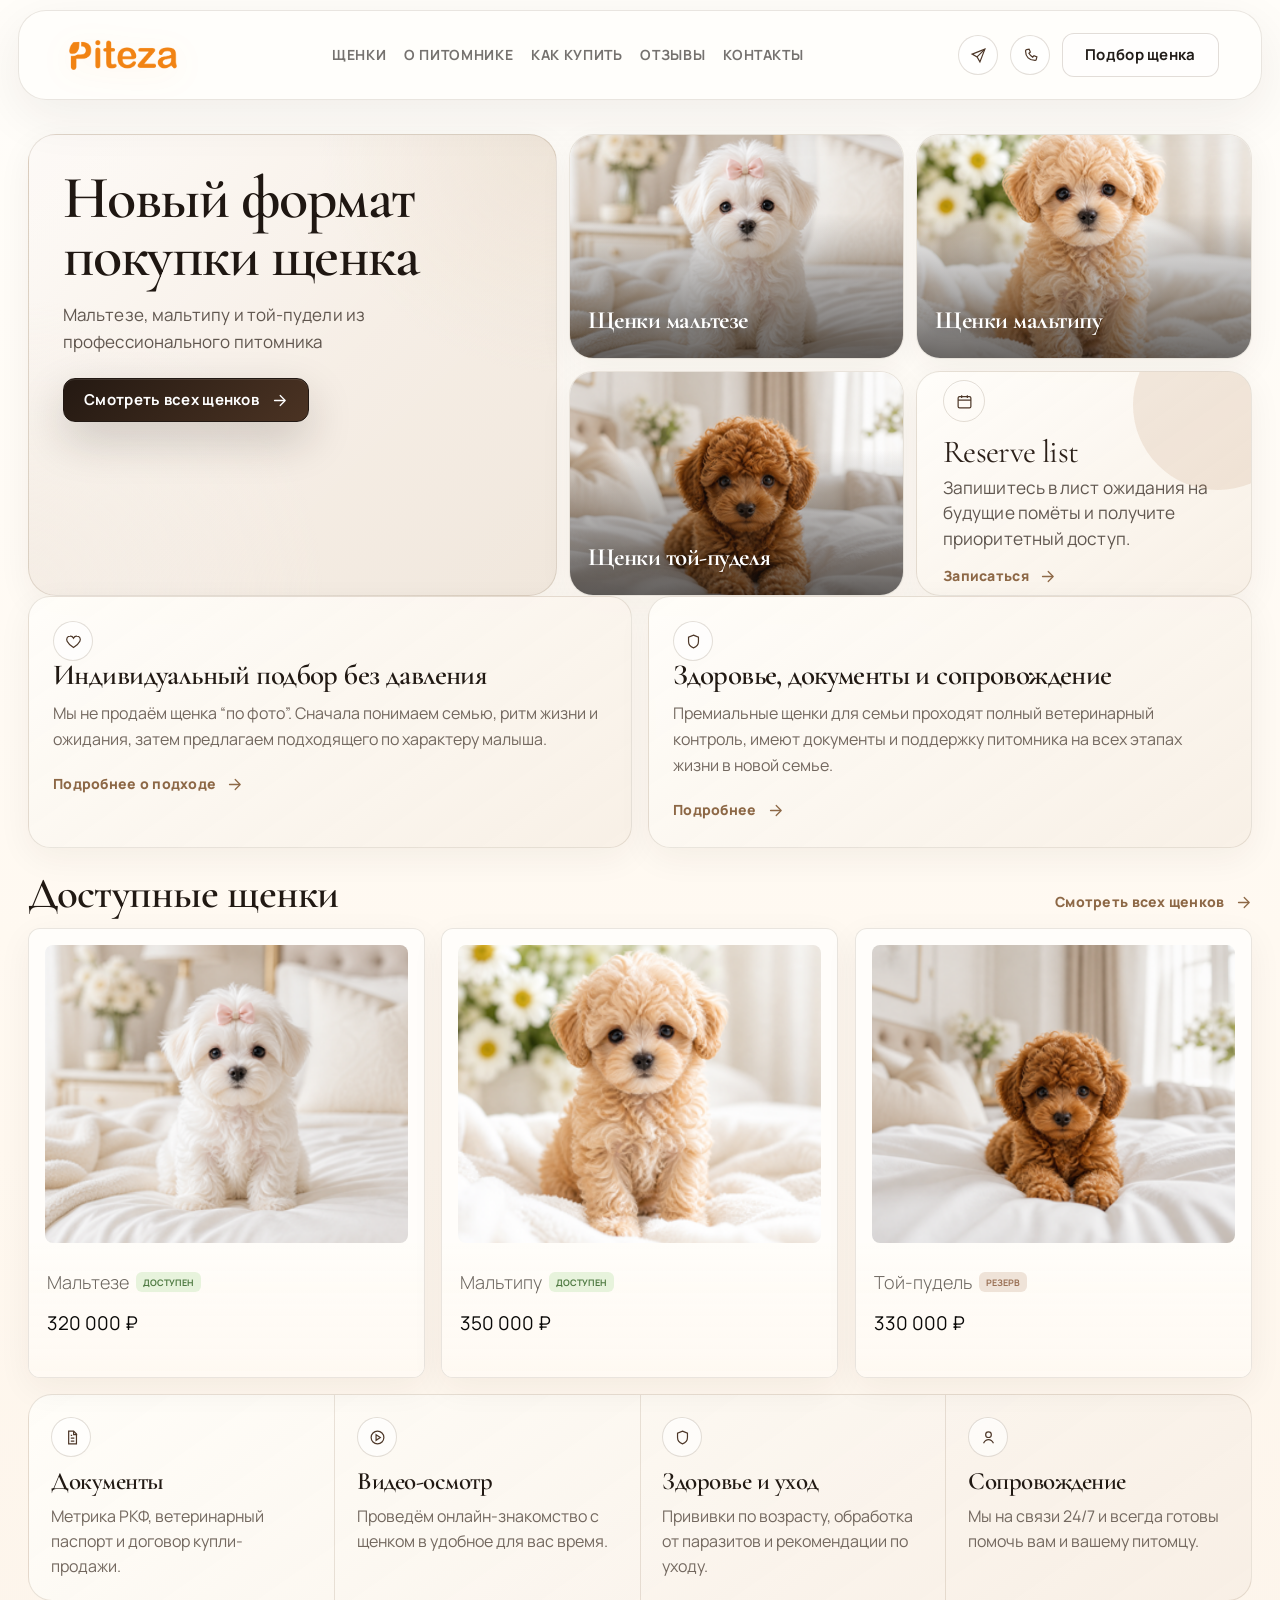
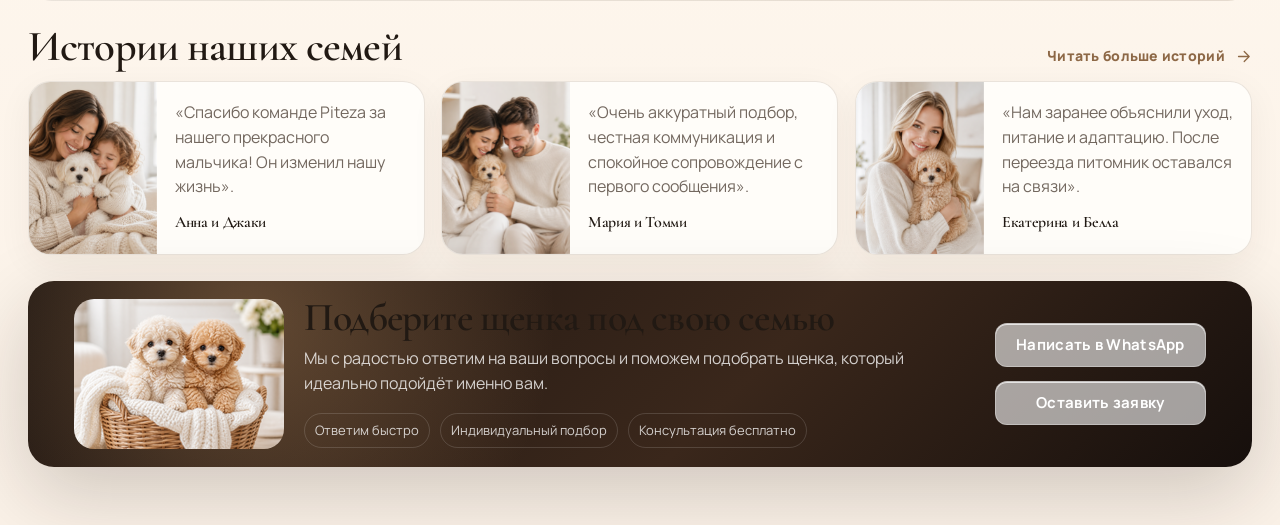
==== commit ad350a4c: "Update index.html" ====
--- a/index.html
+++ b/index.html
@@ -33,8 +33,8 @@
 <section class="section container hero-grid home-hero">
 <article class="hero-panel hero-main hero-main-clean">
 <div class="panel-content">
-<h1>Премиальные щенки для семьи</h1>
-<p>Мальтезе, мальтипу и той‑пудели из профессионального питомника: здоровье, социализация, документы и спокойный подбор под ваш образ жизни.</p>
+<h1>Новый формат покупки щенка</h1>
+<p>Мальтезе, мальтипу и той‑пудели из профессионального питомника </p>
 <a class="cta-dark" href="puppies.html">Смотреть всех щенков <svg class="icon" fill="none" stroke="currentColor" stroke-linecap="round" stroke-linejoin="round" stroke-width="1.8" viewbox="0 0 24 24"><path d="M5 12h14"></path><path d="m13 5 7 7-7 7"></path></svg></a>
 </div>
 </article>
--- a/assets/css/styles.css
+++ b/assets/css/styles.css
@@ -5289,3 +5289,433 @@
     min-height: 280px;
   }
 }
+
+/* Avito reviews page: real screenshots, cropped and framed for trust. */
+.avito-reviews-page .page {
+  overflow: hidden;
+}
+
+.avito-hero {
+  display: grid;
+  grid-template-columns: minmax(0, 1.08fr) minmax(340px, .72fr);
+  gap: 18px;
+  align-items: stretch;
+}
+
+.avito-hero > *,
+.avito-section,
+.avito-photos-section,
+.avito-review-wall,
+.avito-photo-strip {
+  min-width: 0;
+}
+
+.avito-hero-copy,
+.avito-proof-panel {
+  position: relative;
+  overflow: hidden;
+  min-height: 560px;
+  border: 1px solid rgba(104, 78, 56, .16);
+  border-radius: 34px;
+  box-shadow: 0 28px 70px rgba(62, 43, 31, .08);
+}
+
+.avito-hero-copy {
+  display: flex;
+  flex-direction: column;
+  justify-content: center;
+  padding: clamp(30px, 5vw, 74px);
+  background:
+    radial-gradient(circle at 78% 16%, rgba(221, 203, 177, .42), transparent 28%),
+    linear-gradient(135deg, #fffdf9 0%, #f5eee5 100%);
+}
+
+.avito-hero-copy::after {
+  content: "";
+  position: absolute;
+  right: clamp(22px, 5vw, 88px);
+  bottom: clamp(26px, 4vw, 62px);
+  width: clamp(120px, 18vw, 245px);
+  aspect-ratio: 1;
+  border: 1px solid rgba(103, 74, 49, .16);
+  border-radius: 50%;
+  background: radial-gradient(circle, rgba(255, 255, 255, .78) 0 34%, transparent 35%);
+  pointer-events: none;
+}
+
+.avito-hero-copy > * {
+  position: relative;
+  z-index: 1;
+}
+
+.avito-reviews-page .eyebrow {
+  display: inline-flex;
+  align-items: center;
+  width: fit-content;
+  margin-bottom: 18px;
+  padding: 9px 14px;
+  border: 1px solid rgba(104, 78, 56, .16);
+  border-radius: 999px;
+  background: rgba(255, 255, 255, .72);
+  color: #8e6c4c;
+  font-size: 12px;
+  font-weight: 800;
+  letter-spacing: .08em;
+  text-transform: uppercase;
+}
+
+.avito-hero h1 {
+  max-width: 760px;
+  margin: 0 0 22px;
+  color: #221a15;
+  font-size: clamp(52px, 7.8vw, 112px);
+  line-height: .88;
+  overflow-wrap: anywhere;
+}
+
+.avito-hero-copy p {
+  max-width: 660px;
+  margin: 0;
+  color: #6d645c;
+  font-size: clamp(16px, 1.6vw, 20px);
+  line-height: 1.7;
+  overflow-wrap: break-word;
+}
+
+.avito-metrics {
+  display: grid;
+  grid-template-columns: minmax(0, 220px);
+  gap: 12px;
+  max-width: 680px;
+  margin: 34px 0 0;
+}
+
+.avito-metrics div {
+  padding: 18px;
+  border: 1px solid rgba(104, 78, 56, .13);
+  border-radius: 22px;
+  background: rgba(255, 255, 255, .68);
+  backdrop-filter: blur(10px);
+}
+
+.avito-metrics strong {
+  display: block;
+  color: #3a251b;
+  font-size: clamp(26px, 3vw, 38px);
+  line-height: 1;
+}
+
+.avito-metrics span {
+  display: block;
+  margin-top: 7px;
+  color: #8a7d70;
+  font-size: 13px;
+  font-weight: 700;
+}
+
+.avito-hero .card-actions {
+  margin-top: 32px;
+  padding-top: 0;
+}
+
+.avito-hero .cta-dark {
+  width: fit-content;
+  min-width: 230px;
+}
+
+.avito-proof-panel {
+  display: grid;
+  grid-template-rows: minmax(0, 1fr) auto;
+  padding: clamp(14px, 1.6vw, 20px);
+  background:
+    radial-gradient(circle at 18% 14%, rgba(245, 171, 91, .32), transparent 24%),
+    linear-gradient(155deg, #2b1d16 0%, #4b3325 52%, #f5eadb 52%, #fffdf8 100%);
+}
+
+.avito-proof-main {
+  min-height: 0;
+  border-radius: 26px;
+  overflow: hidden;
+  background: #fff;
+  box-shadow: 0 18px 45px rgba(31, 20, 14, .18);
+}
+
+.avito-proof-main img {
+  display: block;
+  width: 100%;
+  height: 100%;
+  min-height: 440px;
+  object-fit: cover;
+  object-position: top center;
+}
+
+.avito-proof-note {
+  margin-top: 14px;
+  padding: 18px;
+  border: 1px solid rgba(255, 255, 255, .52);
+  border-radius: 24px;
+  background: rgba(255, 255, 255, .78);
+  backdrop-filter: blur(12px);
+}
+
+.avito-proof-note span {
+  display: block;
+  margin-bottom: 5px;
+  color: #e28a26;
+  font-size: 13px;
+  font-weight: 900;
+  letter-spacing: .08em;
+  text-transform: uppercase;
+}
+
+.avito-proof-note strong {
+  display: block;
+  color: #2f2119;
+  font-size: 20px;
+}
+
+.avito-proof-note p {
+  margin: 8px 0 0;
+  color: #7b7168;
+  font-size: 14px;
+  line-height: 1.55;
+}
+
+.avito-section {
+  padding-top: 18px;
+}
+
+.avito-section-head {
+  align-items: end;
+  gap: 24px;
+}
+
+.avito-section-head h2 {
+  margin: 0;
+  font-size: clamp(42px, 5vw, 76px);
+  line-height: .92;
+}
+
+.avito-section-head p {
+  max-width: 560px;
+  margin: 0 0 8px;
+  color: #786e65;
+  font-size: 15px;
+  line-height: 1.65;
+}
+
+.avito-review-wall {
+  column-count: 3;
+  column-gap: 22px;
+  margin-top: 28px;
+}
+
+.avito-review-shot {
+  position: relative;
+  display: block;
+  break-inside: avoid;
+  margin: 0 0 22px;
+  padding: 10px;
+  border: 1px solid rgba(104, 78, 56, .14);
+  border-radius: 28px;
+  background: rgba(255, 255, 255, .82);
+  box-shadow: 0 18px 46px rgba(58, 39, 25, .08);
+  transform: translateY(0) rotate(0);
+  transition: transform .32s ease, border-color .32s ease, box-shadow .32s ease, background .32s ease;
+}
+
+.avito-review-shot::after {
+  content: "Открыть";
+  position: absolute;
+  right: 22px;
+  top: 22px;
+  padding: 7px 11px;
+  border-radius: 999px;
+  background: rgba(47, 33, 25, .82);
+  color: #fff;
+  font-size: 11px;
+  font-weight: 800;
+  opacity: 0;
+  transform: translateY(-6px);
+  transition: opacity .32s ease, transform .32s ease;
+}
+
+.avito-review-shot:hover {
+  transform: translateY(-8px) rotate(-.35deg);
+  border-color: rgba(226, 138, 38, .34);
+  background: #fffaf2;
+  box-shadow: 0 26px 70px rgba(58, 39, 25, .14);
+}
+
+.avito-review-shot:nth-child(3n + 2):hover {
+  transform: translateY(-8px) rotate(.35deg);
+}
+
+.avito-review-shot:hover::after {
+  opacity: 1;
+  transform: translateY(0);
+}
+
+.avito-review-shot img {
+  display: block;
+  width: 100%;
+  border-radius: 21px;
+  background: #fff;
+}
+
+.avito-review-featured {
+  background: linear-gradient(145deg, #fffaf2, #fff);
+}
+
+.avito-photo-strip {
+  display: grid;
+  grid-template-columns: repeat(6, minmax(0, 1fr));
+  gap: 14px;
+  margin-top: 26px;
+}
+
+.avito-photo-strip a {
+  display: block;
+  height: clamp(260px, 22vw, 360px);
+  overflow: hidden;
+  border: 1px solid rgba(104, 78, 56, .14);
+  border-radius: 28px;
+  background: #1c1510;
+  box-shadow: 0 18px 45px rgba(58, 39, 25, .08);
+  transition: transform .32s ease, box-shadow .32s ease, border-color .32s ease;
+}
+
+.avito-photo-strip a:hover {
+  transform: translateY(-7px);
+  border-color: rgba(226, 138, 38, .35);
+  box-shadow: 0 28px 70px rgba(58, 39, 25, .14);
+}
+
+.avito-photo-strip img {
+  display: block;
+  width: 100%;
+  height: 100%;
+  object-fit: cover;
+  object-position: center 42%;
+}
+
+.avito-footer-cta .footer-cta-inner {
+  background:
+    radial-gradient(circle at 17% 12%, rgba(226, 138, 38, .16), transparent 24%),
+    linear-gradient(135deg, #fffaf3, #fff);
+}
+
+@media (max-width: 1180px) {
+  .avito-hero {
+    grid-template-columns: 1fr;
+  }
+
+  .avito-hero-copy,
+  .avito-proof-panel {
+    min-height: auto;
+  }
+
+  .avito-proof-main img {
+    max-height: 620px;
+  }
+
+  .avito-review-wall {
+    column-count: 2;
+  }
+
+  .avito-photo-strip {
+    grid-template-columns: repeat(3, minmax(0, 1fr));
+  }
+}
+
+@media (max-width: 720px) {
+  .avito-hero {
+    gap: 12px;
+  }
+
+  .avito-hero-copy {
+    padding: 28px 20px;
+    border-radius: 28px;
+  }
+
+  .avito-hero h1 {
+    max-width: 320px;
+    font-size: clamp(40px, 12.5vw, 52px);
+  }
+
+  .avito-hero-copy p {
+    max-width: 300px;
+    font-size: 14px;
+    line-height: 1.62;
+  }
+
+  .avito-metrics {
+    grid-template-columns: 1fr;
+    gap: 9px;
+    margin-top: 24px;
+  }
+
+  .avito-metrics div {
+    padding: 14px 16px;
+  }
+
+  .avito-proof-panel {
+    border-radius: 28px;
+  }
+
+  .avito-proof-main img {
+    height: auto;
+    min-height: 0;
+    max-height: none;
+    object-fit: contain;
+  }
+
+  .avito-section-head {
+    display: block;
+  }
+
+  .avito-section-head p {
+    margin-top: 14px;
+    font-size: 14px;
+  }
+
+  .avito-review-wall {
+    column-count: 1;
+    column-gap: 0;
+    margin-top: 20px;
+  }
+
+  .avito-review-shot {
+    margin-bottom: 14px;
+    border-radius: 22px;
+    padding: 8px;
+  }
+
+  .avito-review-shot img {
+    border-radius: 16px;
+  }
+
+  .avito-review-shot::after {
+    display: none;
+  }
+
+  .avito-photo-strip {
+    grid-template-columns: repeat(2, minmax(0, 1fr));
+    gap: 10px;
+  }
+
+  .avito-photo-strip a {
+    height: 250px;
+    border-radius: 22px;
+  }
+}
+
+@media (max-width: 440px) {
+  .avito-photo-strip {
+    grid-template-columns: 1fr;
+  }
+
+  .avito-photo-strip a {
+    height: 320px;
+  }
+}
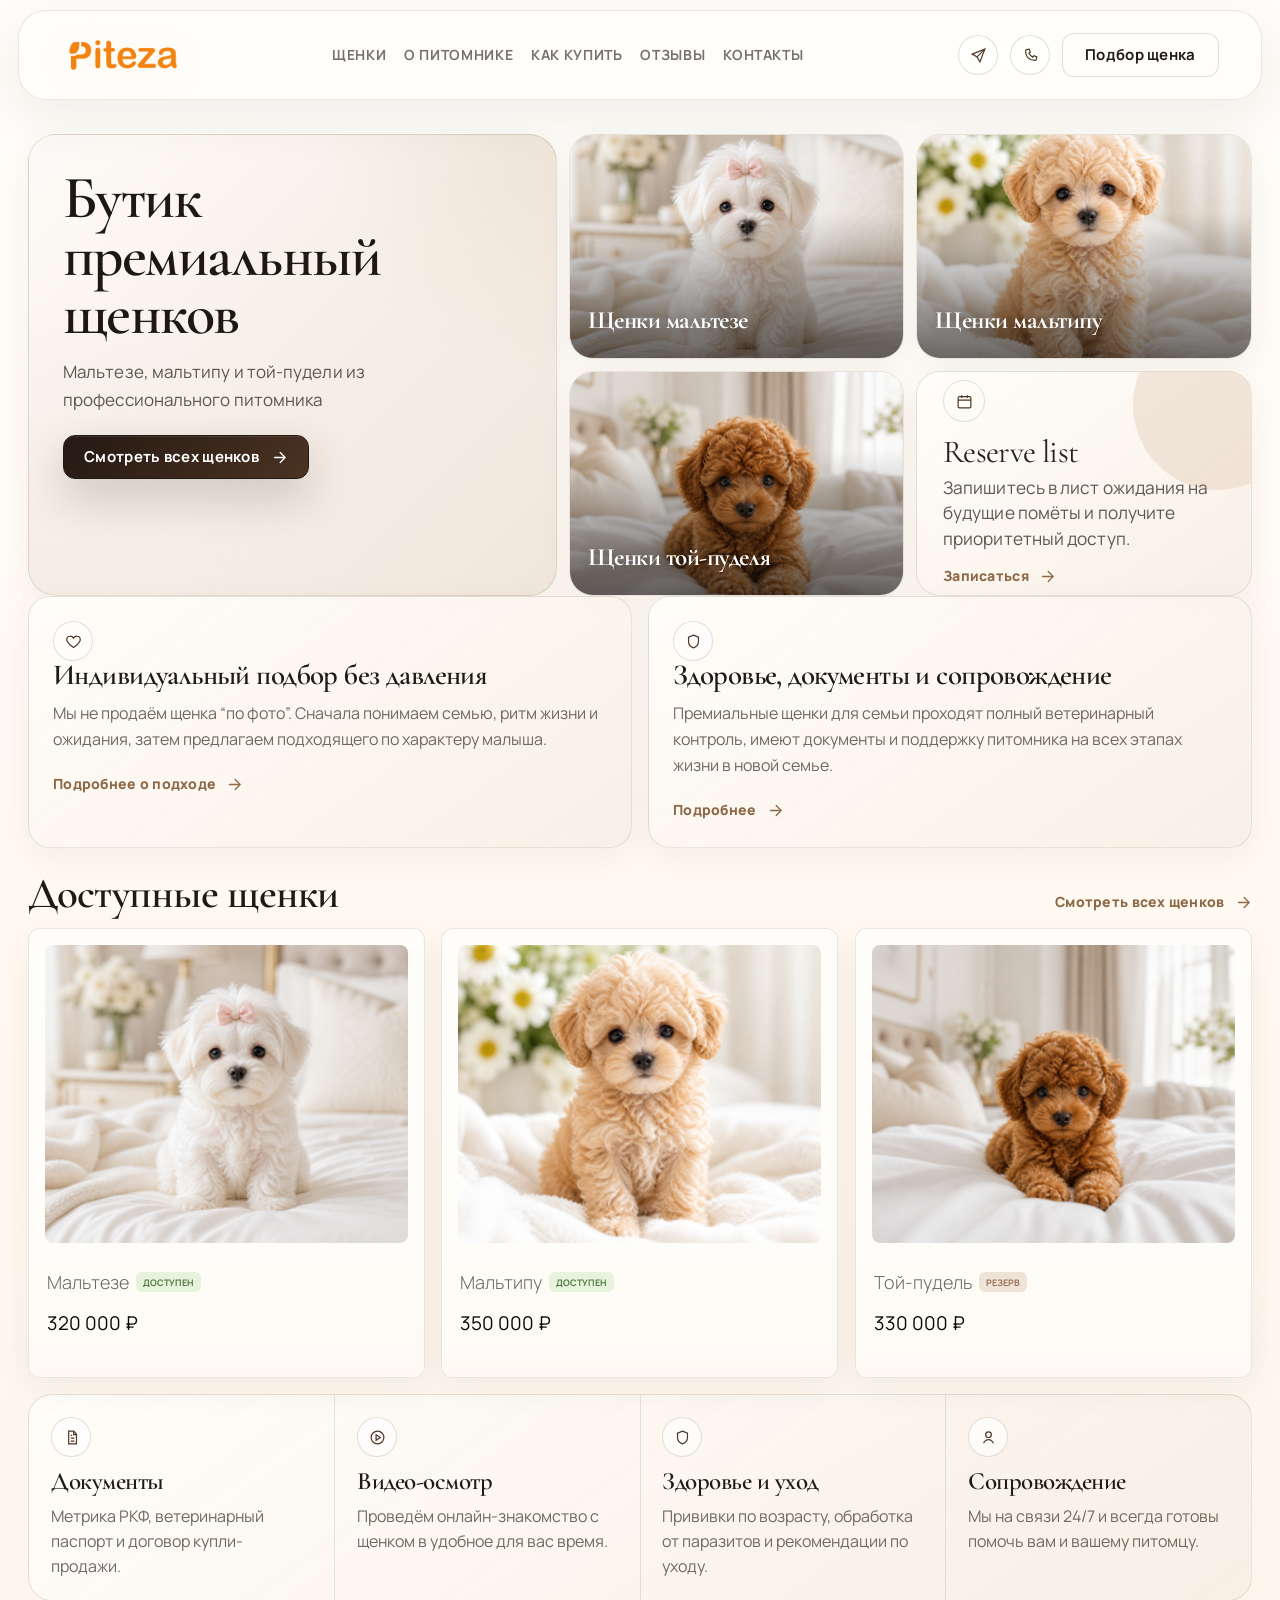
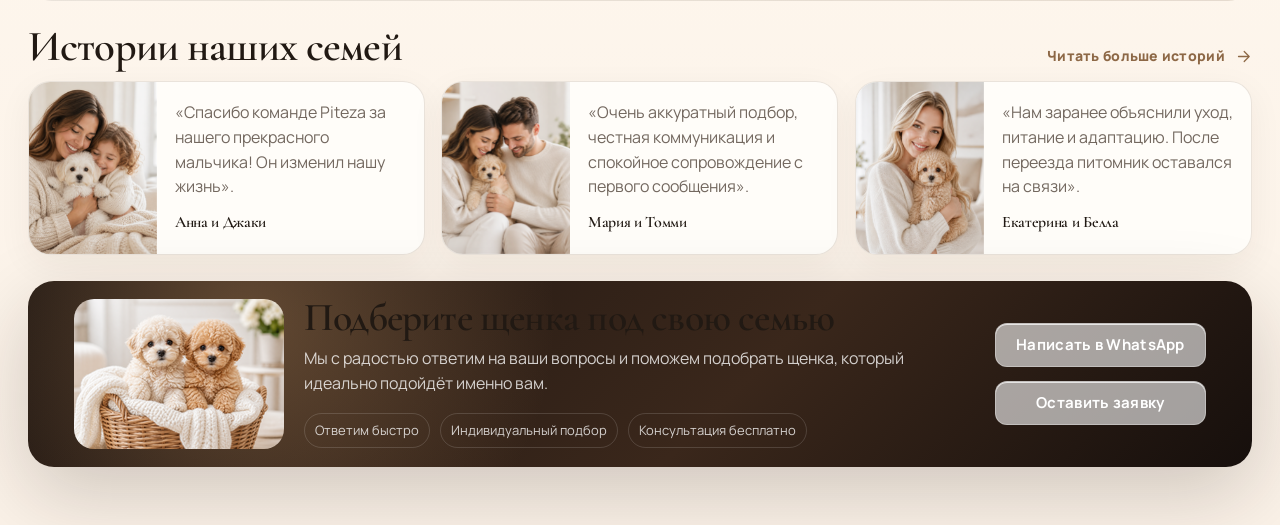
==== commit 2663a036: "Update hero section heading in index.html" ====
--- a/index.html
+++ b/index.html
@@ -33,7 +33,7 @@
 <section class="section container hero-grid home-hero">
 <article class="hero-panel hero-main hero-main-clean">
 <div class="panel-content">
-<h1>Новый формат покупки щенка</h1>
+<h1>Бутик премиальный щенков </h1>
 <p>Мальтезе, мальтипу и той‑пудели из профессионального питомника </p>
 <a class="cta-dark" href="puppies.html">Смотреть всех щенков <svg class="icon" fill="none" stroke="currentColor" stroke-linecap="round" stroke-linejoin="round" stroke-width="1.8" viewbox="0 0 24 24"><path d="M5 12h14"></path><path d="m13 5 7 7-7 7"></path></svg></a>
 </div>
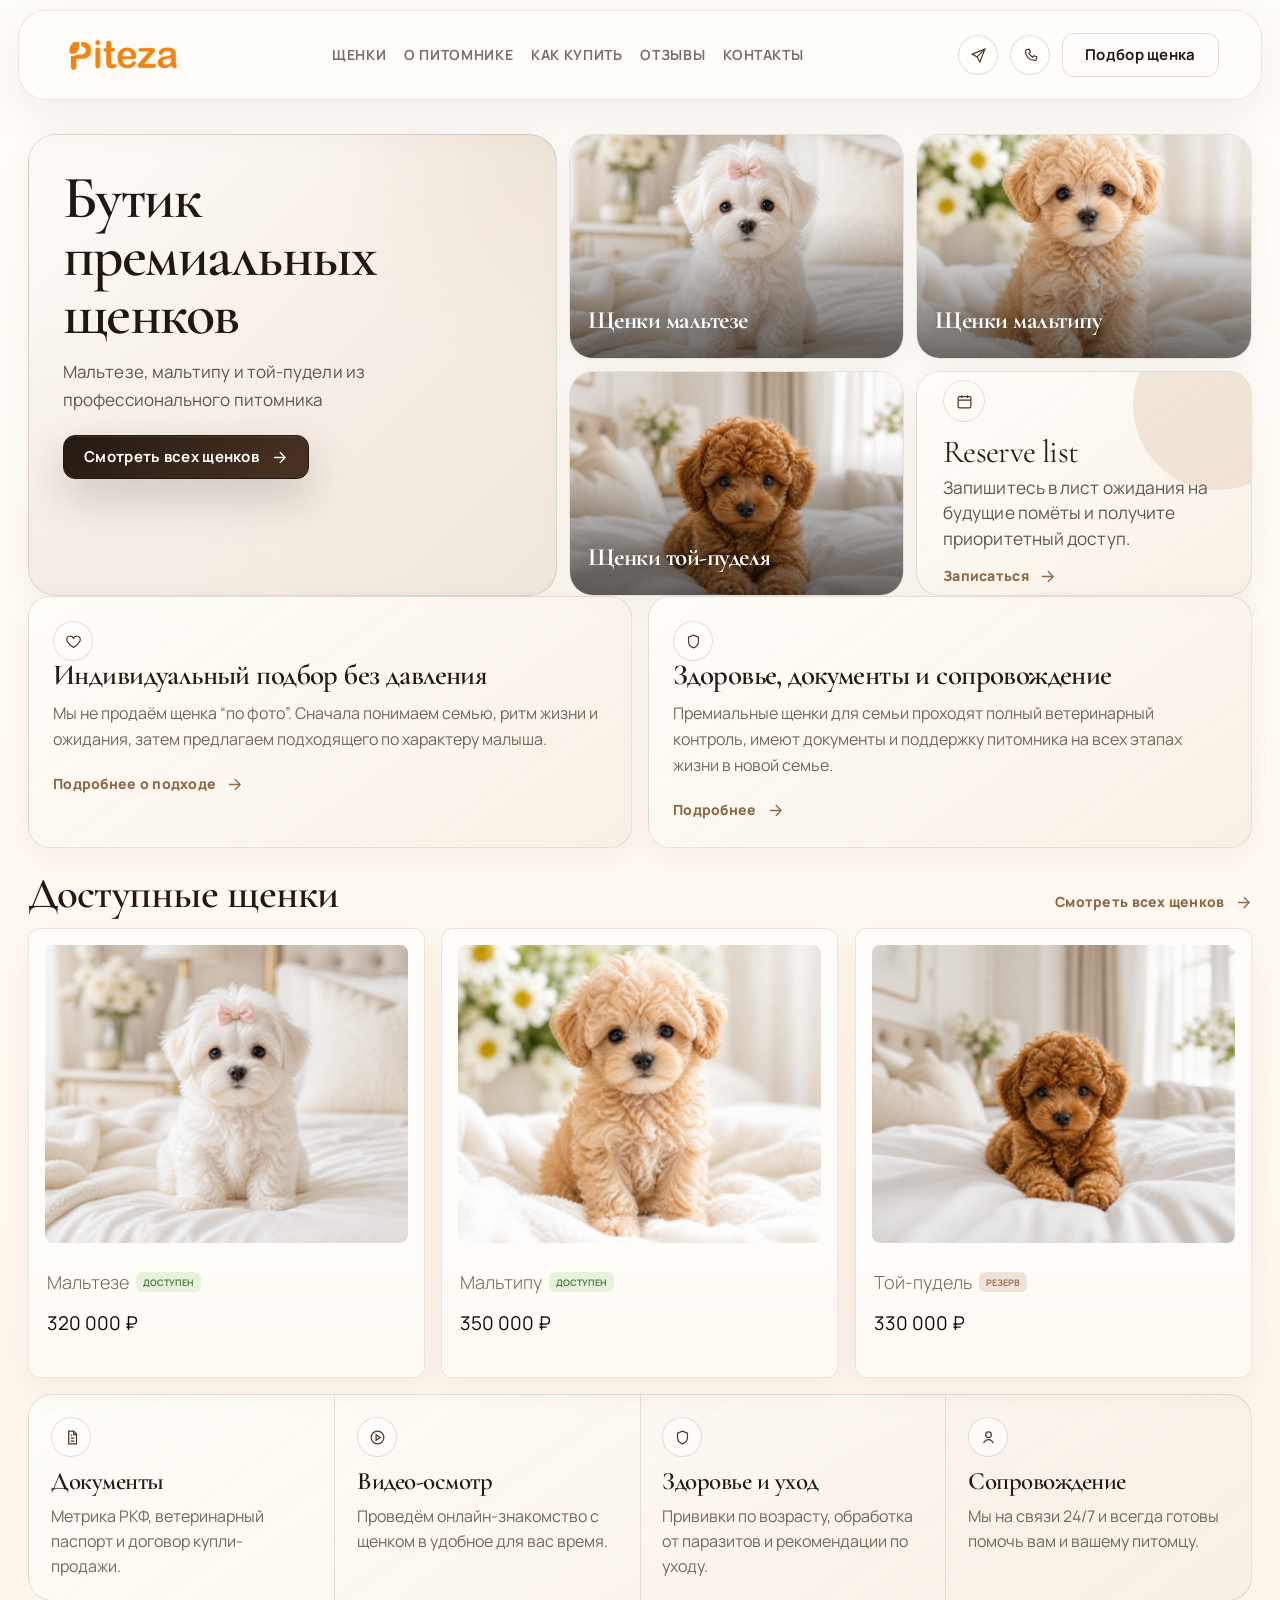
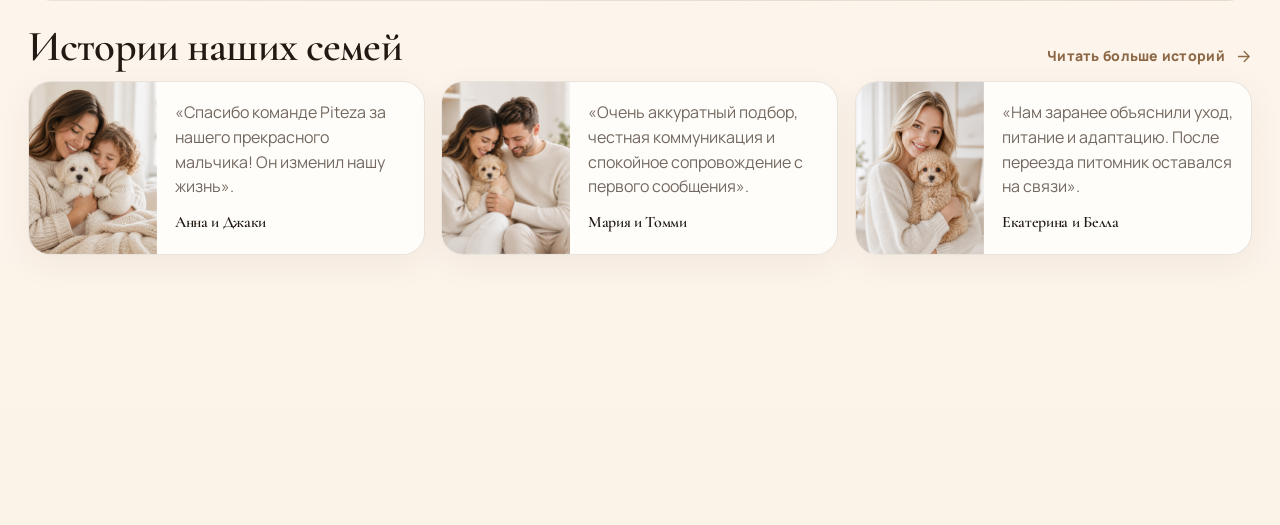
==== commit 9d221421: "Update index.html" ====
--- a/index.html
+++ b/index.html
@@ -33,7 +33,7 @@
 <section class="section container hero-grid home-hero">
 <article class="hero-panel hero-main hero-main-clean">
 <div class="panel-content">
-<h1>Бутик премиальный щенков </h1>
+<h1>Бутик премиальных щенков </h1>
 <p>Мальтезе, мальтипу и той‑пудели из профессионального питомника </p>
 <a class="cta-dark" href="puppies.html">Смотреть всех щенков <svg class="icon" fill="none" stroke="currentColor" stroke-linecap="round" stroke-linejoin="round" stroke-width="1.8" viewbox="0 0 24 24"><path d="M5 12h14"></path><path d="m13 5 7 7-7 7"></path></svg></a>
 </div>
